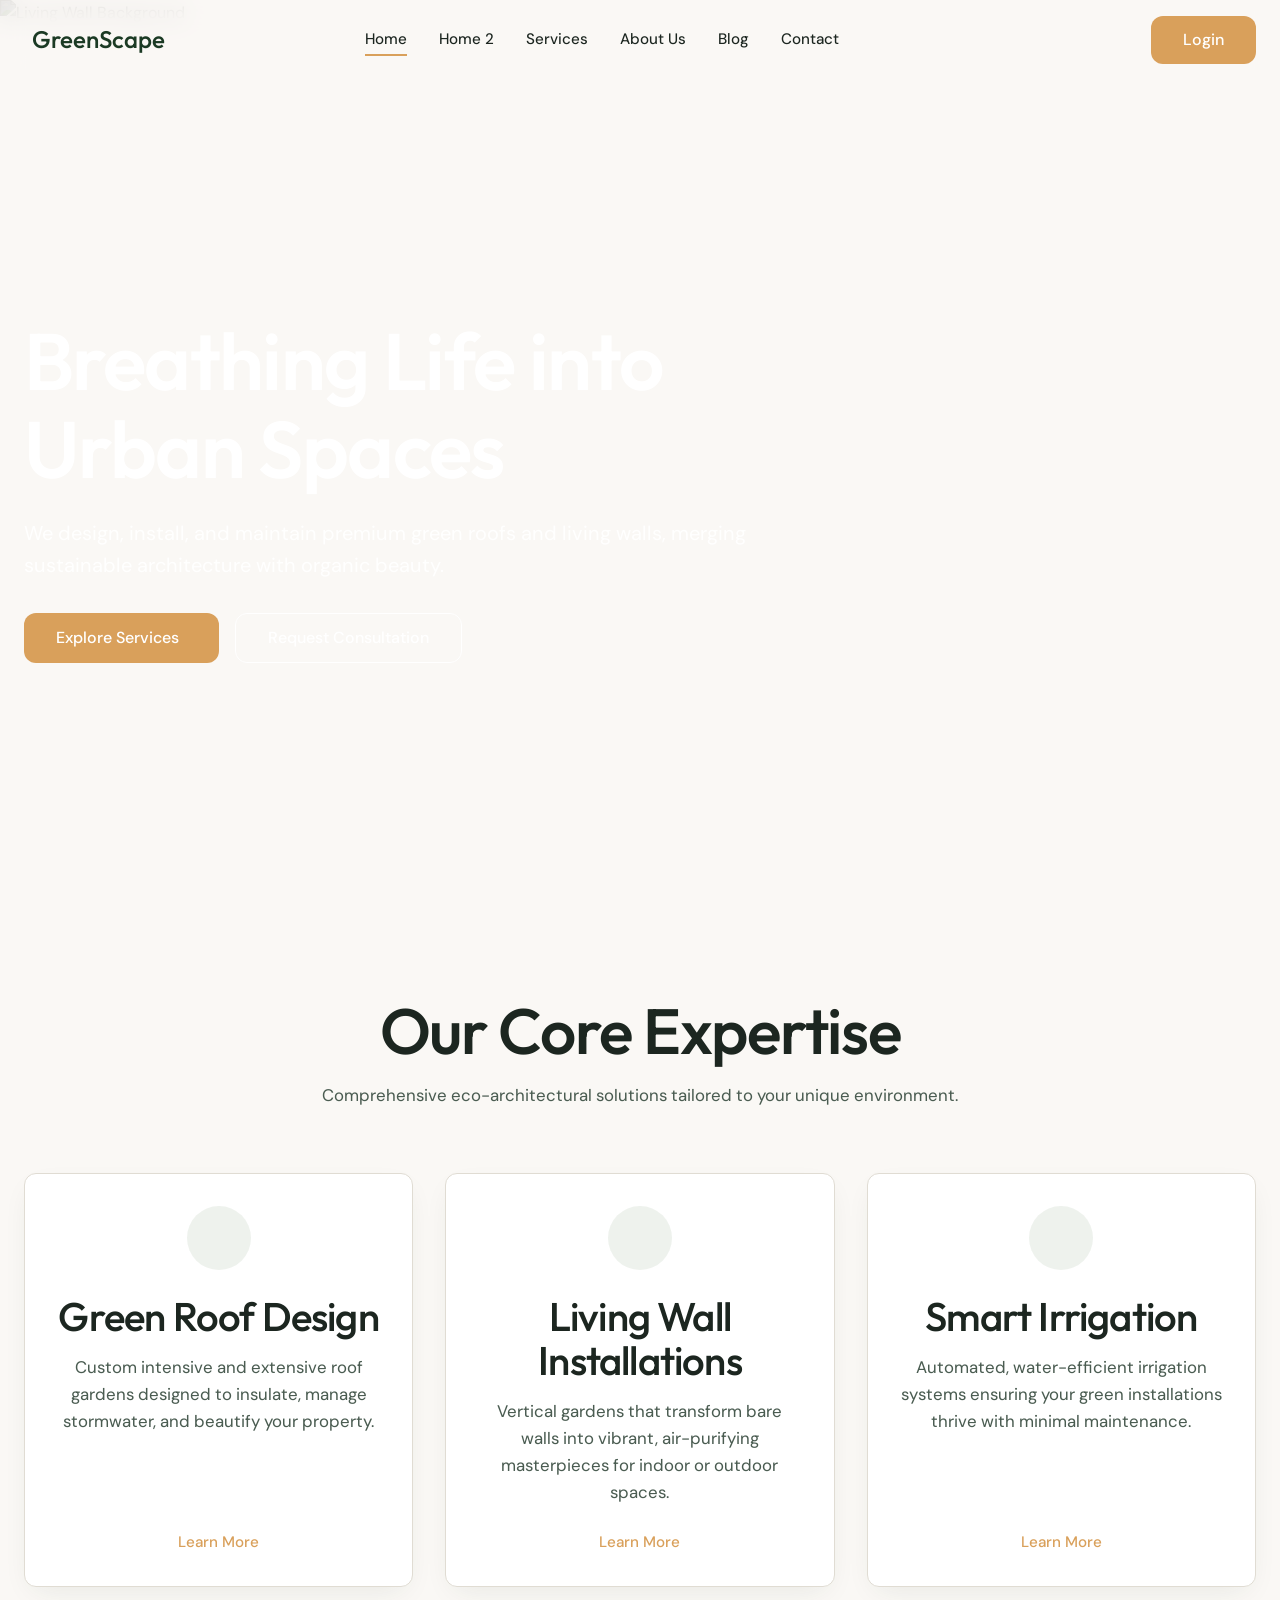
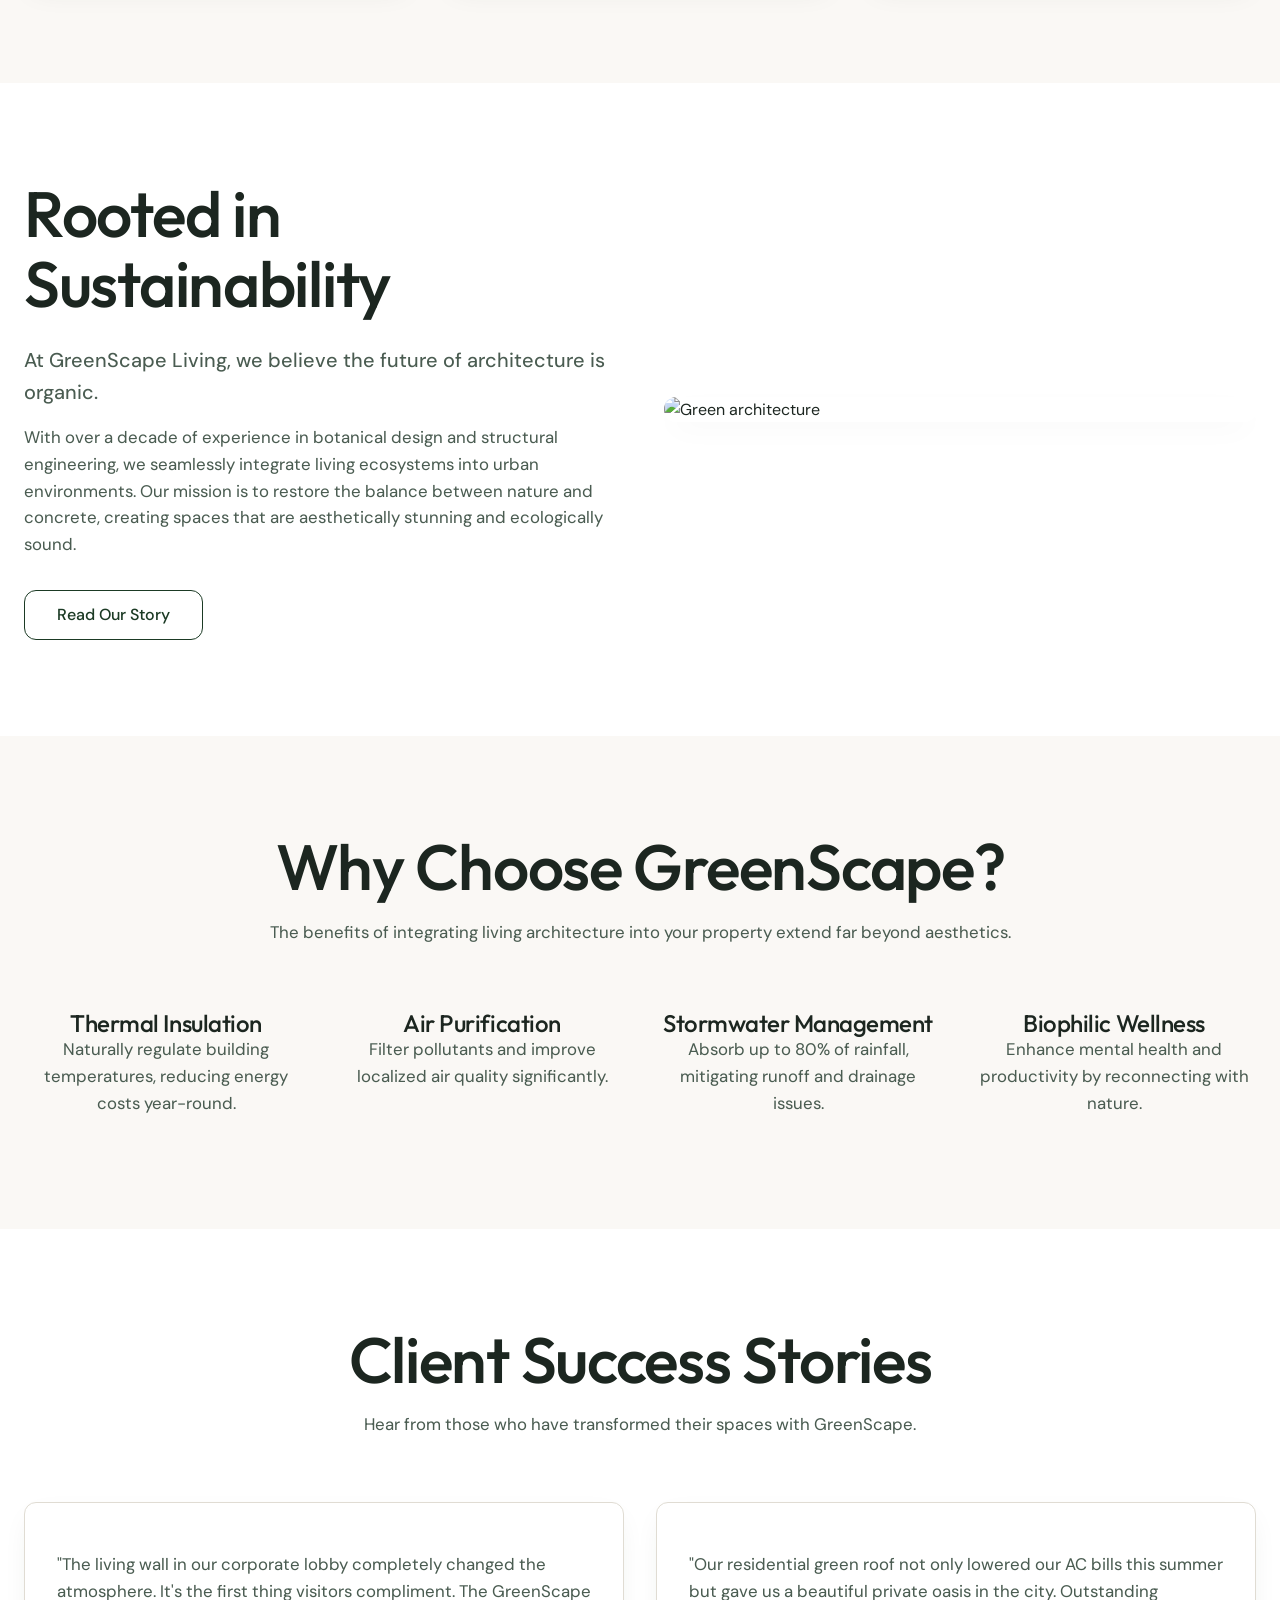
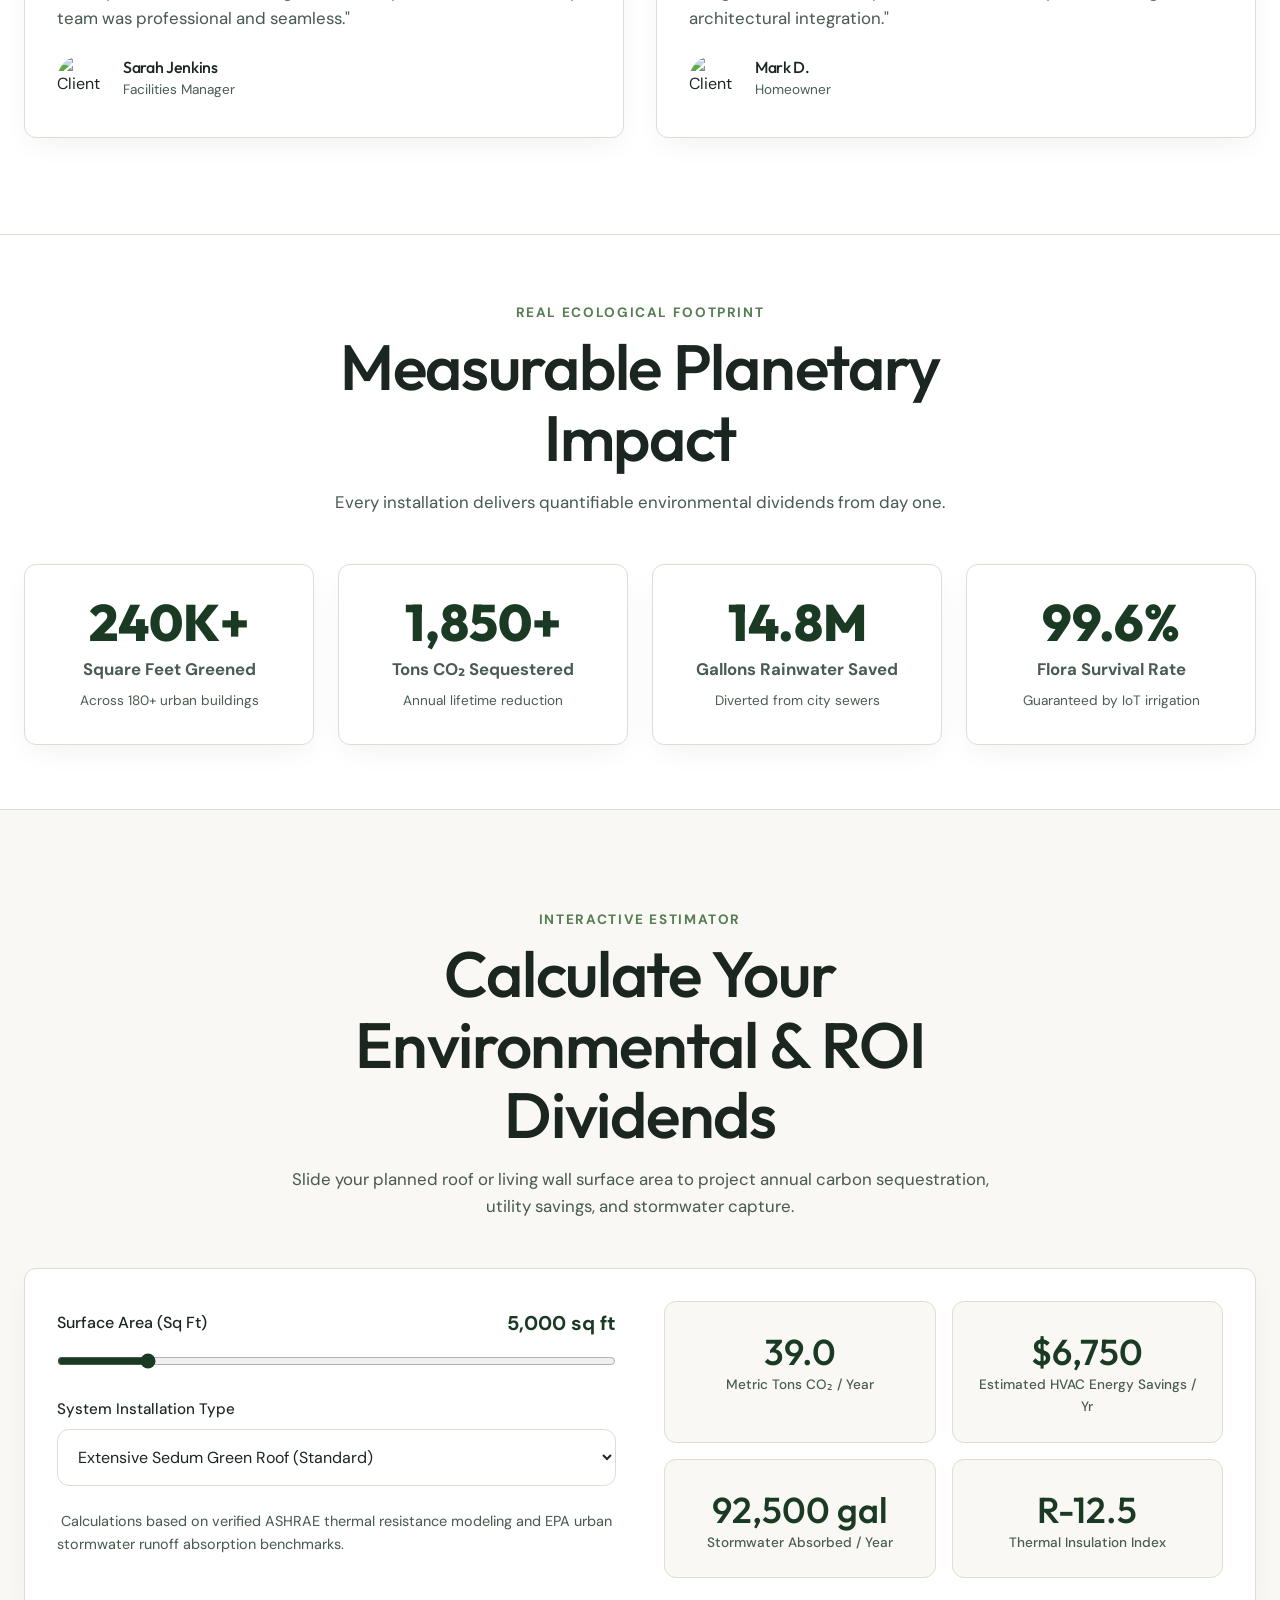
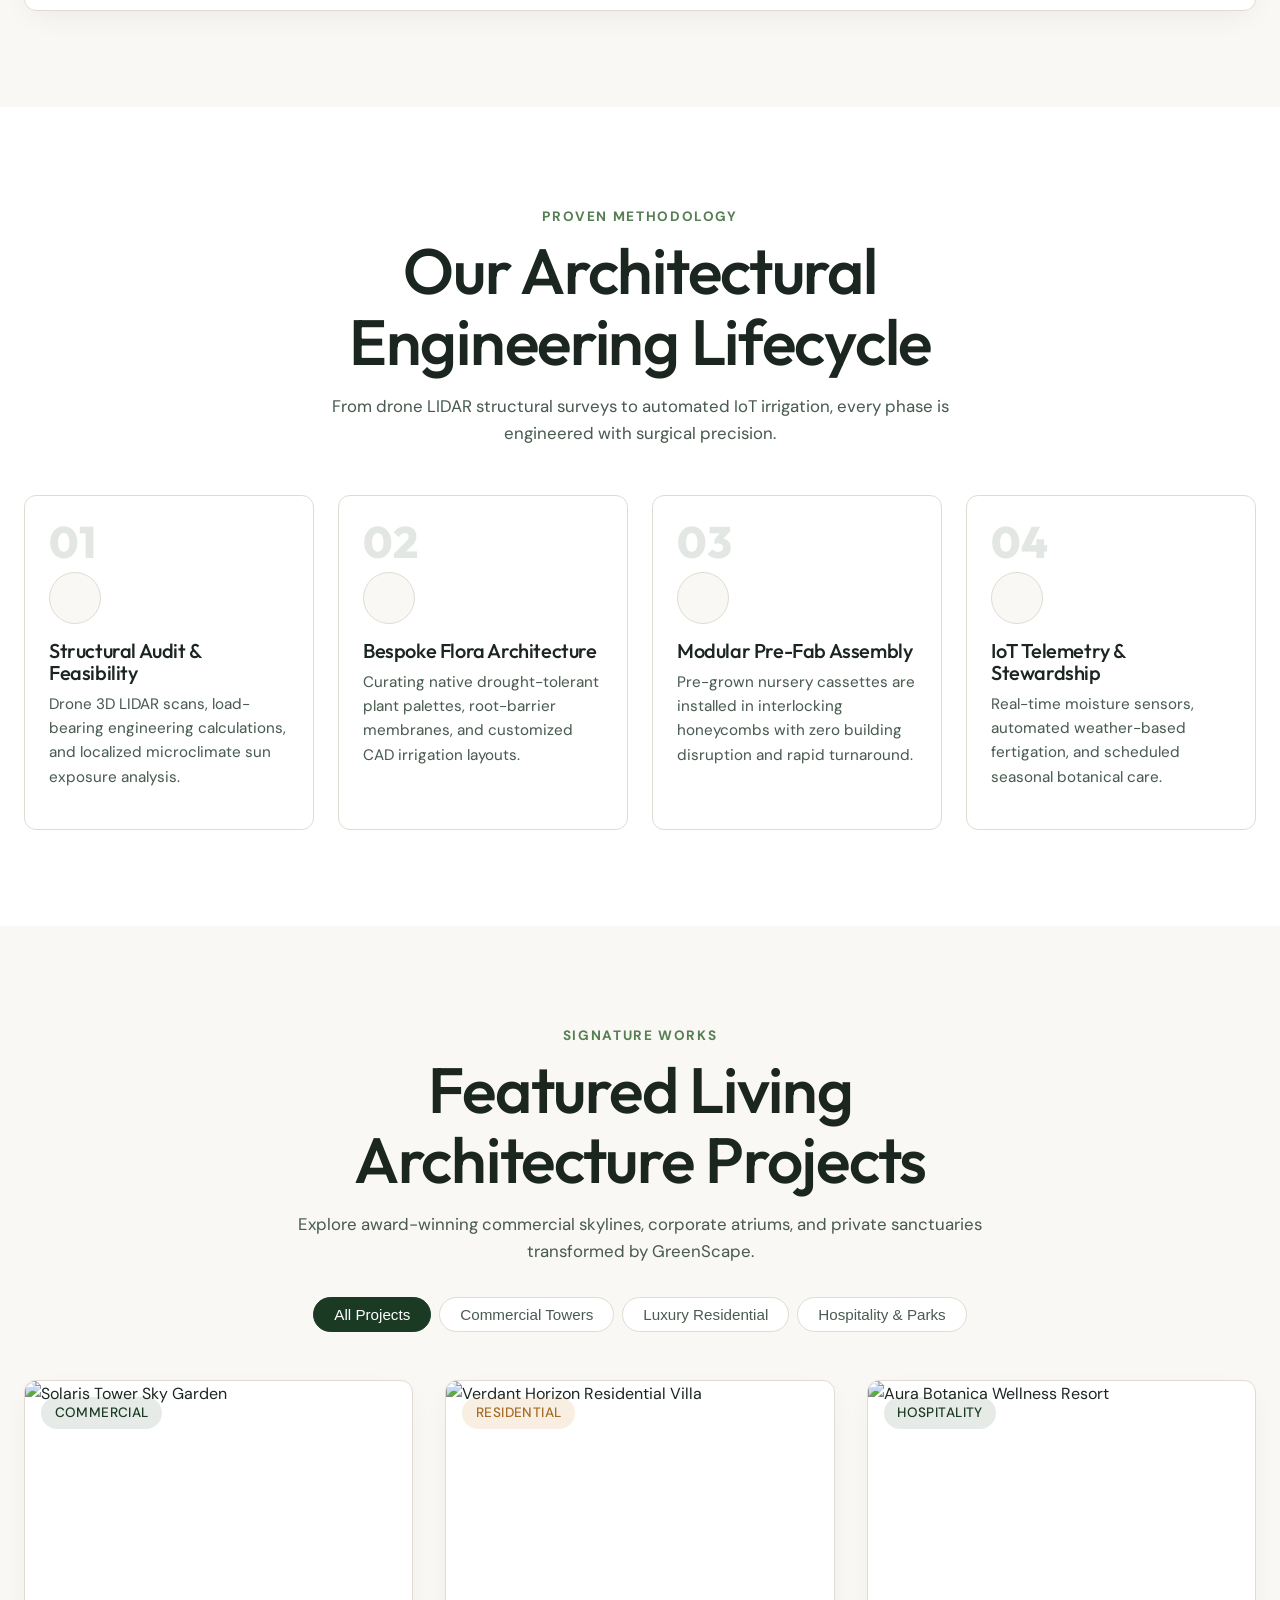
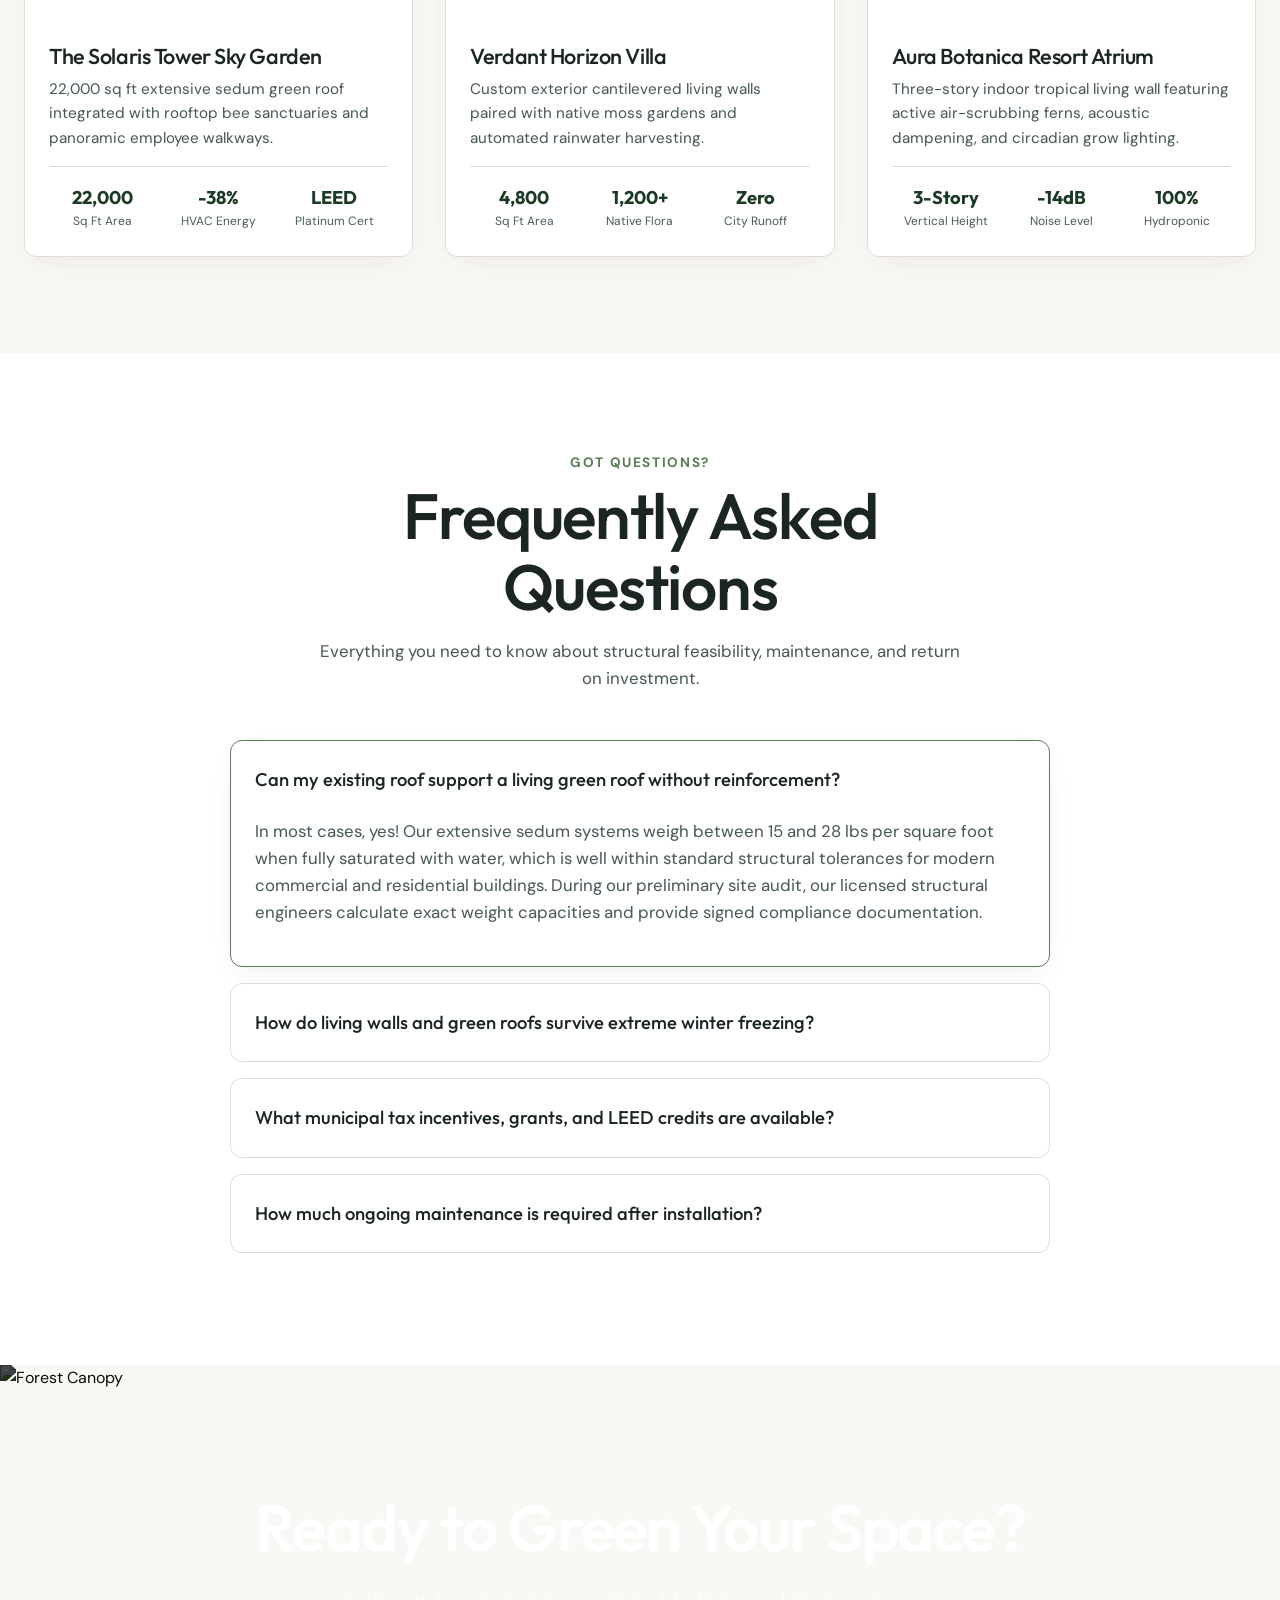
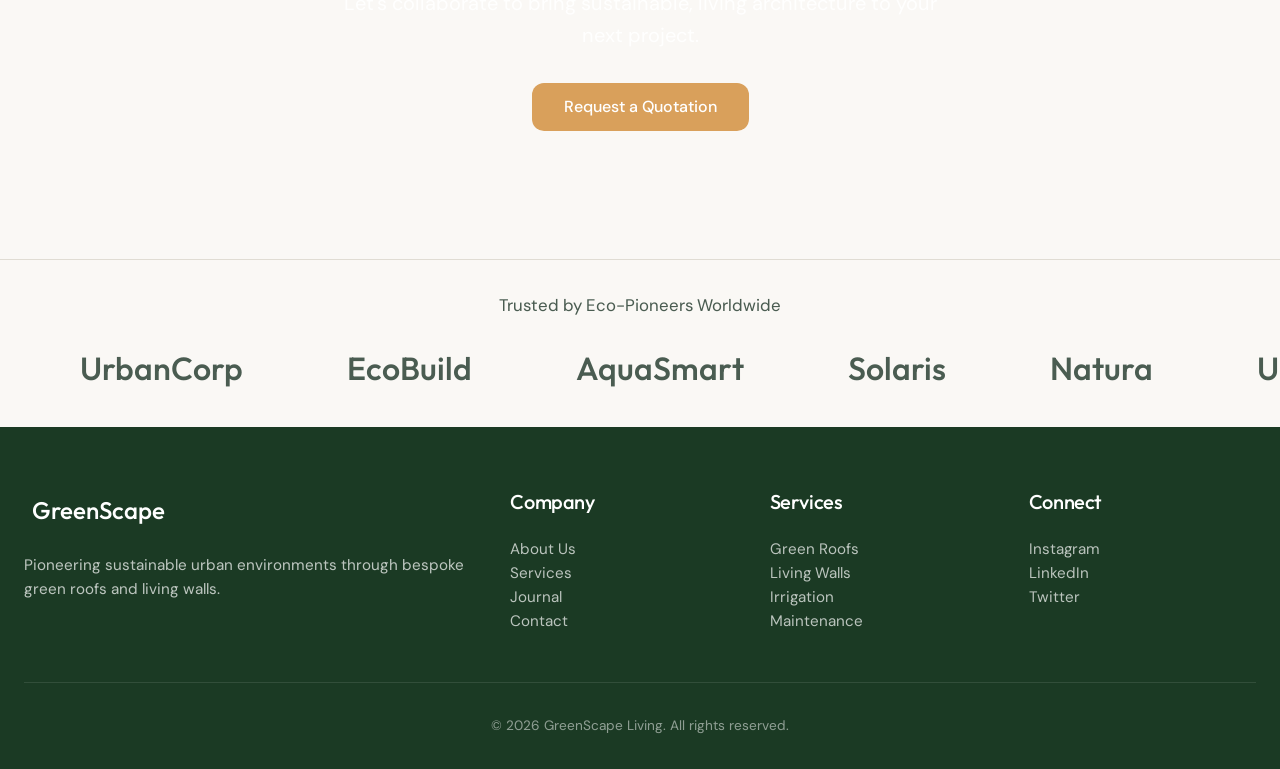
==== index.html @ 3d53b5b3 "feat: complete GreenScape Living website with responsive design, RTL support, dark/light modes, bran" ====
<!DOCTYPE html>
<html lang="en">
<head>
  <meta charset="UTF-8">
  <meta name="viewport" content="width=device-width, initial-scale=1.0">
  <title>GreenScape Living | Green Roof & Living Wall Solutions</title>
  <meta name="description" content="Premium green roof and living wall installations for modern eco-architectural living. Bring nature back to the concrete jungle.">
  
  <link rel="icon" type="image/svg+xml" href="assets/images/favicon.svg">
  <link rel="alternate icon" href="favicon.svg">
  <link rel="stylesheet" href="assets/css/style.css">
  <link rel="stylesheet" href="assets/css/rtl.css">
  
  <!-- Phosphor Icons -->
  <script src="https://unpkg.com/@phosphor-icons/web"></script>
</head>
<body>

  <!-- Drawer Overlay -->
  <div class="drawer-overlay" id="drawerOverlay"></div>

  <!-- Mobile Hamburger Drawer -->
  <nav class="nav-drawer" id="navDrawer">
    <div class="drawer-header">
      <a href="index.html" class="nav-logo">
        <i class="ph-fill ph-leaf"></i> GreenScape
      </a>
      <button class="btn-icon btn-toggle-drawer" aria-label="Close menu">
        <i class="ph ph-x"></i>
      </button>
    </div>
    <div class="drawer-links">
      <a href="index.html" class="drawer-link nav-link active">Home</a>
      <a href="home2.html" class="drawer-link nav-link">Home 2</a>
      <a href="services.html" class="drawer-link nav-link">Services</a>
      <a href="about.html" class="drawer-link nav-link">About Us</a>
      <a href="blog.html" class="drawer-link nav-link">Blog</a>
      <a href="contact.html" class="drawer-link nav-link">Contact</a>
    </div>
    <div class="drawer-actions">
      <button class="btn-icon btn-theme-toggle" aria-label="Toggle Dark Mode">
        <i class="ph ph-moon"></i> Theme Toggle
      </button>
      <button class="btn-icon btn-rtl-toggle" aria-label="Toggle RTL">
        <i class="ph ph-arrows-left-right"></i> RTL Support
      </button>
      <a href="login.html" class="btn btn-primary" style="margin-top: 1rem;">Login</a>
    </div>
  </nav>

  <!-- Desktop Navbar -->
  <header class="navbar">
    <div class="container nav-container">
      <a href="index.html" class="nav-logo">
        <i class="ph-fill ph-leaf"></i> GreenScape
      </a>
      
      <div class="nav-links">
        <a href="index.html" class="nav-link active">Home</a>
        <a href="home2.html" class="nav-link">Home 2</a>
        <a href="services.html" class="nav-link">Services</a>
        <a href="about.html" class="nav-link">About Us</a>
        <a href="blog.html" class="nav-link">Blog</a>
        <a href="contact.html" class="nav-link">Contact</a>
      </div>

      <div class="nav-actions">
        <button class="btn-icon btn-theme-toggle" aria-label="Toggle Dark Mode">
          <i class="ph ph-moon"></i>
        </button>
        <button class="btn-icon btn-rtl-toggle" aria-label="Toggle RTL">
          <i class="ph ph-arrows-left-right"></i>
        </button>
        <a href="login.html" class="btn btn-primary">Login</a>
      </div>

      <!-- Mobile Hamburger Button -->
      <button class="btn-icon hamburger btn-toggle-drawer" aria-label="Open menu">
        <i class="ph ph-list"></i>
      </button>
    </div>
  </header>

  <main>
    <!-- Hero Section -->
    <section class="hero">
      <div class="hero-bg">
        <img src="https://images.unsplash.com/photo-1616423640778-28d1b53229bd?q=80&w=1920&auto=format&fit=crop" alt="Living Wall Background" loading="lazy">
      </div>
      <div class="container">
        <div class="hero-content">
          <h1>Breathing Life into Urban Spaces</h1>
          <p>We design, install, and maintain premium green roofs and living walls, merging sustainable architecture with organic beauty.</p>
          <div class="hero-actions">
            <a href="services.html" class="btn btn-primary">Explore Services <i class="ph ph-arrow-right"></i></a>
            <a href="contact.html" class="btn btn-secondary" style="color:#fff; border-color:#fff;">Request Consultation</a>
          </div>
        </div>
      </div>
    </section>

    <!-- Services Section -->
    <section class="section">
      <div class="container">
        <div class="section-header fade-up">
          <h2>Our Core Expertise</h2>
          <p>Comprehensive eco-architectural solutions tailored to your unique environment.</p>
        </div>
        
        <div class="card-grid">
          <div class="card">
            <div class="card-icon">
              <i class="ph ph-house-line"></i>
            </div>
            <h3>Green Roof Design</h3>
            <p>Custom intensive and extensive roof gardens designed to insulate, manage stormwater, and beautify your property.</p>
            <a href="services.html" class="nav-link" style="margin-top: 1.5rem; display: inline-block;">Learn More</a>
          </div>
          <div class="card">
            <div class="card-icon">
              <i class="ph ph-plant"></i>
            </div>
            <h3>Living Wall Installations</h3>
            <p>Vertical gardens that transform bare walls into vibrant, air-purifying masterpieces for indoor or outdoor spaces.</p>
            <a href="services.html" class="nav-link" style="margin-top: 1.5rem; display: inline-block;">Learn More</a>
          </div>
          <div class="card">
            <div class="card-icon">
              <i class="ph ph-drop"></i>
            </div>
            <h3>Smart Irrigation</h3>
            <p>Automated, water-efficient irrigation systems ensuring your green installations thrive with minimal maintenance.</p>
            <a href="services.html" class="nav-link" style="margin-top: 1.5rem; display: inline-block;">Learn More</a>
          </div>
        </div>
      </div>
    </section>

    <!-- About / Story Section -->
    <section class="section" style="background-color: var(--clr-surface);">
      <div class="container">
        <div style="display: grid; grid-template-columns: repeat(auto-fit, minmax(300px, 1fr)); gap: var(--space-12); align-items: center;">
          <div class="fade-up">
            <h2 style="margin-bottom: var(--space-6);">Rooted in Sustainability</h2>
            <p class="lead-text">At GreenScape Living, we believe the future of architecture is organic.</p>
            <p>With over a decade of experience in botanical design and structural engineering, we seamlessly integrate living ecosystems into urban environments. Our mission is to restore the balance between nature and concrete, creating spaces that are aesthetically stunning and ecologically sound.</p>
            <a href="about.html" class="btn btn-secondary" style="margin-top: var(--space-4);">Read Our Story</a>
          </div>
          <div class="fade-up">
            <img src="https://images.unsplash.com/photo-1518531933037-91b2f5f229cc?q=80&w=800&auto=format&fit=crop" alt="Green architecture" style="border-radius: var(--radius-main); box-shadow: var(--shadow-main);">
          </div>
        </div>
      </div>
    </section>

    <!-- Features / Highlights Section -->
    <section class="section">
      <div class="container">
        <div class="section-header fade-up">
          <h2>Why Choose GreenScape?</h2>
          <p>The benefits of integrating living architecture into your property extend far beyond aesthetics.</p>
        </div>

        <div style="display: grid; grid-template-columns: repeat(auto-fit, minmax(250px, 1fr)); gap: var(--space-8); text-align: center;">
          <div class="fade-up">
            <i class="ph ph-thermometer" style="font-size: 3rem; color: var(--clr-secondary); margin-bottom: 1rem;"></i>
            <h4>Thermal Insulation</h4>
            <p>Naturally regulate building temperatures, reducing energy costs year-round.</p>
          </div>
          <div class="fade-up">
            <i class="ph ph-wind" style="font-size: 3rem; color: var(--clr-secondary); margin-bottom: 1rem;"></i>
            <h4>Air Purification</h4>
            <p>Filter pollutants and improve localized air quality significantly.</p>
          </div>
          <div class="fade-up">
            <i class="ph ph-cloud-rain" style="font-size: 3rem; color: var(--clr-secondary); margin-bottom: 1rem;"></i>
            <h4>Stormwater Management</h4>
            <p>Absorb up to 80% of rainfall, mitigating runoff and drainage issues.</p>
          </div>
          <div class="fade-up">
            <i class="ph ph-heartbeat" style="font-size: 3rem; color: var(--clr-secondary); margin-bottom: 1rem;"></i>
            <h4>Biophilic Wellness</h4>
            <p>Enhance mental health and productivity by reconnecting with nature.</p>
          </div>
        </div>
      </div>
    </section>

    <!-- Testimonials Section -->
    <section class="section" style="background-color: var(--clr-surface);">
      <div class="container">
        <div class="section-header fade-up">
          <h2>Client Success Stories</h2>
          <p>Hear from those who have transformed their spaces with GreenScape.</p>
        </div>

        <div class="card-grid">
          <div class="card" style="align-items: flex-start; text-align: left;">
            <div style="color: var(--clr-accent); font-size: 1.5rem; margin-bottom: 1rem;">
              <i class="ph-fill ph-star"></i><i class="ph-fill ph-star"></i><i class="ph-fill ph-star"></i><i class="ph-fill ph-star"></i><i class="ph-fill ph-star"></i>
            </div>
            <p>"The living wall in our corporate lobby completely changed the atmosphere. It's the first thing visitors compliment. The GreenScape team was professional and seamless."</p>
            <div style="display: flex; align-items: center; gap: 1rem; margin-top: 1.5rem;">
              <img src="https://images.unsplash.com/photo-1494790108377-be9c29b29330?q=80&w=150&auto=format&fit=crop" alt="Client" style="width: 50px; height: 50px; border-radius: 50%;">
              <div>
                <h4 style="font-size: 1rem; margin-bottom: 0;">Sarah Jenkins</h4>
                <span style="font-size: var(--size-caption); color: var(--clr-text-muted);">Facilities Manager</span>
              </div>
            </div>
          </div>

          <div class="card" style="align-items: flex-start; text-align: left;">
            <div style="color: var(--clr-accent); font-size: 1.5rem; margin-bottom: 1rem;">
              <i class="ph-fill ph-star"></i><i class="ph-fill ph-star"></i><i class="ph-fill ph-star"></i><i class="ph-fill ph-star"></i><i class="ph-fill ph-star"></i>
            </div>
            <p>"Our residential green roof not only lowered our AC bills this summer but gave us a beautiful private oasis in the city. Outstanding architectural integration."</p>
            <div style="display: flex; align-items: center; gap: 1rem; margin-top: 1.5rem;">
              <img src="https://images.unsplash.com/photo-1599566150163-29194dcaad36?q=80&w=150&auto=format&fit=crop" alt="Client" style="width: 50px; height: 50px; border-radius: 50%;">
              <div>
                <h4 style="font-size: 1rem; margin-bottom: 0;">Mark D.</h4>
                <span style="font-size: var(--size-caption); color: var(--clr-text-muted);">Homeowner</span>
              </div>
            </div>
          </div>
        </div>
      </div>
    </section>

    <!-- Live Environmental Impact Counter Section -->
    <section class="section" style="padding-block: var(--space-16); background-color: var(--clr-surface); border-top: 1px solid var(--clr-border); border-bottom: 1px solid var(--clr-border);">
      <div class="container">
        <div class="section-header fade-up" style="text-align: center; max-width: 650px; margin: 0 auto var(--space-12);">
          <span class="eyebrow">Real Ecological Footprint</span>
          <h2>Measurable Planetary Impact</h2>
          <p>Every installation delivers quantifiable environmental dividends from day one.</p>
        </div>
        
        <div class="impact-counters-wrap">
          <div class="impact-counter-card fade-up">
            <div class="impact-num">240K+</div>
            <p class="label-text" style="font-weight: 700; margin-bottom: 0.25rem;">Square Feet Greened</p>
            <span style="font-size: var(--size-caption); color: var(--clr-text-muted);">Across 180+ urban buildings</span>
          </div>
          <div class="impact-counter-card fade-up">
            <div class="impact-num">1,850+</div>
            <p class="label-text" style="font-weight: 700; margin-bottom: 0.25rem;">Tons CO₂ Sequestered</p>
            <span style="font-size: var(--size-caption); color: var(--clr-text-muted);">Annual lifetime reduction</span>
          </div>
          <div class="impact-counter-card fade-up">
            <div class="impact-num">14.8M</div>
            <p class="label-text" style="font-weight: 700; margin-bottom: 0.25rem;">Gallons Rainwater Saved</p>
            <span style="font-size: var(--size-caption); color: var(--clr-text-muted);">Diverted from city sewers</span>
          </div>
          <div class="impact-counter-card fade-up">
            <div class="impact-num">99.6%</div>
            <p class="label-text" style="font-weight: 700; margin-bottom: 0.25rem;">Flora Survival Rate</p>
            <span style="font-size: var(--size-caption); color: var(--clr-text-muted);">Guaranteed by IoT irrigation</span>
          </div>
        </div>
      </div>
    </section>

    <!-- Interactive Carbon & Energy Calculator Section -->
    <section class="section" id="calculator">
      <div class="container">
        <div class="section-header fade-up" style="text-align: center; max-width: 700px; margin: 0 auto var(--space-12);">
          <span class="eyebrow">Interactive Estimator</span>
          <h2>Calculate Your Environmental & ROI Dividends</h2>
          <p>Slide your planned roof or living wall surface area to project annual carbon sequestration, utility savings, and stormwater capture.</p>
        </div>

        <div class="calc-wrapper fade-up">
          <div class="calc-controls">
            <div class="calc-slider-box">
              <div class="calc-slider-header">
                <span>Surface Area (Sq Ft)</span>
                <span class="calc-slider-val" id="calcAreaVal">5,000 sq ft</span>
              </div>
              <input type="range" class="calc-range-input" id="calcAreaSlider" min="500" max="30000" step="250" value="5000">
            </div>

            <div class="form-group" style="margin-bottom: var(--space-6);">
              <label class="form-label" for="calcTypeSelect">System Installation Type</label>
              <select class="form-control" id="calcTypeSelect">
                <option value="1.0">Extensive Sedum Green Roof (Standard)</option>
                <option value="1.35">Intensive Rooftop Garden & Amenity Deck</option>
                <option value="1.2">Exterior Biophilic Living Wall Facade</option>
                <option value="0.9">Indoor Air-Filtering Living Wall</option>
              </select>
            </div>

            <p style="font-size: 0.9rem; color: var(--clr-text-muted);">
              <i class="ph-fill ph-info" style="color: var(--clr-secondary); margin-right: 0.25rem;"></i>
              Calculations based on verified ASHRAE thermal resistance modeling and EPA urban stormwater runoff absorption benchmarks.
            </p>
          </div>

          <div class="calc-results-grid">
            <div class="calc-metric-card">
              <div class="calc-metric-icon"><i class="ph ph-tree-evergreen"></i></div>
              <div class="calc-metric-num" id="calcCo2Val">39.0</div>
              <div class="calc-metric-unit">Metric Tons CO₂ / Year</div>
            </div>

            <div class="calc-metric-card">
              <div class="calc-metric-icon"><i class="ph ph-currency-circle-dollar"></i></div>
              <div class="calc-metric-num" id="calcEnergyVal">$6,750</div>
              <div class="calc-metric-unit">Estimated HVAC Energy Savings / Yr</div>
            </div>

            <div class="calc-metric-card">
              <div class="calc-metric-icon"><i class="ph ph-drop"></i></div>
              <div class="calc-metric-num" id="calcWaterVal">92,500 gal</div>
              <div class="calc-metric-unit">Stormwater Absorbed / Year</div>
            </div>

            <div class="calc-metric-card">
              <div class="calc-metric-icon"><i class="ph ph-shield-check"></i></div>
              <div class="calc-metric-num" id="calcRVal">R-12.5</div>
              <div class="calc-metric-unit">Thermal Insulation Index</div>
            </div>
          </div>
        </div>
      </div>
    </section>

    <!-- Turnkey Architectural Process Section -->
    <section class="section" style="background-color: var(--clr-surface);">
      <div class="container">
        <div class="section-header fade-up" style="text-align: center; max-width: 650px; margin: 0 auto var(--space-12);">
          <span class="eyebrow">Proven Methodology</span>
          <h2>Our Architectural Engineering Lifecycle</h2>
          <p>From drone LIDAR structural surveys to automated IoT irrigation, every phase is engineered with surgical precision.</p>
        </div>

        <div class="process-grid">
          <div class="process-card fade-up">
            <div class="process-step-num">01</div>
            <div class="process-card-icon"><i class="ph ph-compass-tool"></i></div>
            <h3 style="font-size: 1.25rem; margin-bottom: var(--space-2);">Structural Audit & Feasibility</h3>
            <p style="font-size: 0.95rem;">Drone 3D LIDAR scans, load-bearing engineering calculations, and localized microclimate sun exposure analysis.</p>
          </div>

          <div class="process-card fade-up">
            <div class="process-step-num">02</div>
            <div class="process-card-icon"><i class="ph ph-pencil-line"></i></div>
            <h3 style="font-size: 1.25rem; margin-bottom: var(--space-2);">Bespoke Flora Architecture</h3>
            <p style="font-size: 0.95rem;">Curating native drought-tolerant plant palettes, root-barrier membranes, and customized CAD irrigation layouts.</p>
          </div>

          <div class="process-card fade-up">
            <div class="process-step-num">03</div>
            <div class="process-card-icon"><i class="ph ph-hammer"></i></div>
            <h3 style="font-size: 1.25rem; margin-bottom: var(--space-2);">Modular Pre-Fab Assembly</h3>
            <p style="font-size: 0.95rem;">Pre-grown nursery cassettes are installed in interlocking honeycombs with zero building disruption and rapid turnaround.</p>
          </div>

          <div class="process-card fade-up">
            <div class="process-step-num">04</div>
            <div class="process-card-icon"><i class="ph ph-wifi-high"></i></div>
            <h3 style="font-size: 1.25rem; margin-bottom: var(--space-2);">IoT Telemetry & Stewardship</h3>
            <p style="font-size: 0.95rem;">Real-time moisture sensors, automated weather-based fertigation, and scheduled seasonal botanical care.</p>
          </div>
        </div>
      </div>
    </section>

    <!-- Case Studies / Featured Projects Grid with Interactive Category Filter -->
    <section class="section" id="portfolio">
      <div class="container">
        <div class="section-header fade-up" style="text-align: center; max-width: 700px; margin: 0 auto var(--space-8);">
          <span class="eyebrow">Signature Works</span>
          <h2>Featured Living Architecture Projects</h2>
          <p>Explore award-winning commercial skylines, corporate atriums, and private sanctuaries transformed by GreenScape.</p>
        </div>

        <div class="filter-btn-group fade-up">
          <button class="filter-btn active" data-filter="all">All Projects</button>
          <button class="filter-btn" data-filter="commercial">Commercial Towers</button>
          <button class="filter-btn" data-filter="residential">Luxury Residential</button>
          <button class="filter-btn" data-filter="hospitality">Hospitality & Parks</button>
        </div>

        <div class="project-grid">
          <div class="project-card fade-up" data-category="commercial">
            <div class="project-card-thumb">
              <img src="https://images.unsplash.com/photo-1541893322194-e81fa2db7ca9?q=80&w=800&auto=format&fit=crop" alt="Solaris Tower Sky Garden" loading="lazy">
              <span class="badge badge-primary" style="position: absolute; top: 1rem; left: 1rem; z-index: 2;">Commercial</span>
            </div>
            <div class="project-card-body">
              <h3 style="font-size: 1.35rem; margin-bottom: 0.5rem;">The Solaris Tower Sky Garden</h3>
              <p style="font-size: 0.95rem; margin-bottom: 1rem;">22,000 sq ft extensive sedum green roof integrated with rooftop bee sanctuaries and panoramic employee walkways.</p>
              <div class="project-stats-strip">
                <div>
                  <div class="project-stat-val">22,000</div>
                  <div class="project-stat-label">Sq Ft Area</div>
                </div>
                <div>
                  <div class="project-stat-val">-38%</div>
                  <div class="project-stat-label">HVAC Energy</div>
                </div>
                <div>
                  <div class="project-stat-val">LEED</div>
                  <div class="project-stat-label">Platinum Cert</div>
                </div>
              </div>
            </div>
          </div>

          <div class="project-card fade-up" data-category="residential">
            <div class="project-card-thumb">
              <img src="https://images.unsplash.com/photo-1518531933037-91b2f5f229cc?q=80&w=800&auto=format&fit=crop" alt="Verdant Horizon Residential Villa" loading="lazy">
              <span class="badge badge-accent" style="position: absolute; top: 1rem; left: 1rem; z-index: 2;">Residential</span>
            </div>
            <div class="project-card-body">
              <h3 style="font-size: 1.35rem; margin-bottom: 0.5rem;">Verdant Horizon Villa</h3>
              <p style="font-size: 0.95rem; margin-bottom: 1rem;">Custom exterior cantilevered living walls paired with native moss gardens and automated rainwater harvesting.</p>
              <div class="project-stats-strip">
                <div>
                  <div class="project-stat-val">4,800</div>
                  <div class="project-stat-label">Sq Ft Area</div>
                </div>
                <div>
                  <div class="project-stat-val">1,200+</div>
                  <div class="project-stat-label">Native Flora</div>
                </div>
                <div>
                  <div class="project-stat-val">Zero</div>
                  <div class="project-stat-label">City Runoff</div>
                </div>
              </div>
            </div>
          </div>

          <div class="project-card fade-up" data-category="hospitality">
            <div class="project-card-thumb">
              <img src="https://images.unsplash.com/photo-1616423640778-28d1b53229bd?q=80&w=800&auto=format&fit=crop" alt="Aura Botanica Wellness Resort" loading="lazy">
              <span class="badge badge-primary" style="position: absolute; top: 1rem; left: 1rem; z-index: 2;">Hospitality</span>
            </div>
            <div class="project-card-body">
              <h3 style="font-size: 1.35rem; margin-bottom: 0.5rem;">Aura Botanica Resort Atrium</h3>
              <p style="font-size: 0.95rem; margin-bottom: 1rem;">Three-story indoor tropical living wall featuring active air-scrubbing ferns, acoustic dampening, and circadian grow lighting.</p>
              <div class="project-stats-strip">
                <div>
                  <div class="project-stat-val">3-Story</div>
                  <div class="project-stat-label">Vertical Height</div>
                </div>
                <div>
                  <div class="project-stat-val">-14dB</div>
                  <div class="project-stat-label">Noise Level</div>
                </div>
                <div>
                  <div class="project-stat-val">100%</div>
                  <div class="project-stat-label">Hydroponic</div>
                </div>
              </div>
            </div>
          </div>
        </div>
      </div>
    </section>

    <!-- Comprehensive Green Architecture FAQ Section -->
    <section class="section" style="background-color: var(--clr-surface);" id="faq">
      <div class="container">
        <div class="section-header fade-up" style="text-align: center; max-width: 650px; margin: 0 auto var(--space-12);">
          <span class="eyebrow">Got Questions?</span>
          <h2>Frequently Asked Questions</h2>
          <p>Everything you need to know about structural feasibility, maintenance, and return on investment.</p>
        </div>

        <div class="faq-container fade-up">
          <div class="faq-item active">
            <div class="faq-question">
              <span>Can my existing roof support a living green roof without reinforcement?</span>
              <i class="ph ph-caret-down faq-icon"></i>
            </div>
            <div class="faq-answer">
              <p>In most cases, yes! Our extensive sedum systems weigh between 15 and 28 lbs per square foot when fully saturated with water, which is well within standard structural tolerances for modern commercial and residential buildings. During our preliminary site audit, our licensed structural engineers calculate exact weight capacities and provide signed compliance documentation.</p>
            </div>
          </div>

          <div class="faq-item">
            <div class="faq-question">
              <span>How do living walls and green roofs survive extreme winter freezing?</span>
              <i class="ph ph-caret-down faq-icon"></i>
            </div>
            <div class="faq-answer">
              <p>We select hardy, regional alpine and sub-arctic species (including Sedum kamtschaticum, Sempervivum, and native evergreen ferns) that go dormant during winter and re-emerge vibrant in spring. Our patented root-cell media also provides thermal buffer protection down to -25°F (-31°C).</p>
            </div>
          </div>

          <div class="faq-item">
            <div class="faq-question">
              <span>What municipal tax incentives, grants, and LEED credits are available?</span>
              <i class="ph ph-caret-down faq-icon"></i>
            </div>
            <div class="faq-answer">
              <p>Most metropolitan regions offer direct stormwater fee abatements, clean air grants, and property tax credits covering up to $15-$25 per square foot. Furthermore, green roofs earn significant points toward LEED v4.1 Platinum certification in categories including Sustainable Sites, Water Efficiency, and Energy & Atmosphere.</p>
            </div>
          </div>

          <div class="faq-item">
            <div class="faq-question">
              <span>How much ongoing maintenance is required after installation?</span>
              <i class="ph ph-caret-down faq-icon"></i>
            </div>
            <div class="faq-answer">
              <p>With our automated IoT sensor-driven irrigation systems, extensive green roofs require only 2 seasonal visits per year for weeding and nutrient top-off. Living walls utilize automated closed-loop fertigation systems. We also offer fully managed ongoing maintenance packages so property owners never have to worry.</p>
            </div>
          </div>
        </div>
      </div>
    </section>

    <!-- Full Width CTA -->
    <section class="section" style="position: relative; overflow: hidden; padding-block: var(--space-32);">
      <div style="position: absolute; inset: 0; z-index: -1;">
        <img src="https://images.unsplash.com/photo-1473448912268-2022ce9509d8?q=80&w=1920&auto=format&fit=crop" alt="Forest Canopy" style="width: 100%; height: 100%; object-fit: cover; filter: brightness(0.3);">
      </div>
      <div class="container fade-up" style="text-align: center; color: #fff;">
        <h2 style="color: #fff; margin-bottom: var(--space-6);">Ready to Green Your Space?</h2>
        <p style="color: rgba(255,255,255,0.9); font-size: var(--size-lead); max-width: 600px; margin-inline: auto; margin-bottom: var(--space-8);">Let's collaborate to bring sustainable, living architecture to your next project.</p>
        <a href="contact.html" class="btn btn-primary">Request a Quotation</a>
      </div>
    </section>
    <!-- Global Section 1: Partner Marquee -->
    <section class="section" style="padding-block: var(--space-8); border-top: 1px solid var(--clr-border);">
      <div class="container fade-up" style="text-align: center; margin-bottom: var(--space-6);">
        <p class="label-text" style="color: var(--clr-text-muted);">Trusted by Eco-Pioneers Worldwide</p>
      </div>
      <div class="marquee-wrapper">
        <div class="marquee">
          <i class="ph ph-buildings"></i><span>UrbanCorp</span>
          <i class="ph ph-tree-evergreen"></i><span>EcoBuild</span>
          <i class="ph ph-drop"></i><span>AquaSmart</span>
          <i class="ph ph-sun"></i><span>Solaris</span>
          <i class="ph ph-leaf"></i><span>Natura</span>
          <!-- Duplicate for infinite scroll -->
          <i class="ph ph-buildings"></i><span>UrbanCorp</span>
          <i class="ph ph-tree-evergreen"></i><span>EcoBuild</span>
          <i class="ph ph-drop"></i><span>AquaSmart</span>
          <i class="ph ph-sun"></i><span>Solaris</span>
          <i class="ph ph-leaf"></i><span>Natura</span>
        </div>
      </div>
    </section>
  </main>

  <footer class="footer">
    <div class="container">
      <div class="footer-grid">
        <div class="footer-col">
          <a href="index.html" class="nav-logo" style="color: #fff; margin-bottom: 1.5rem; display: inline-flex;">
            <i class="ph-fill ph-leaf"></i> GreenScape
          </a>
          <p>Pioneering sustainable urban environments through bespoke green roofs and living walls.</p>
        </div>
        <div class="footer-col">
          <h4>Company</h4>
          <a href="about.html" class="footer-link">About Us</a>
          <a href="services.html" class="footer-link">Services</a>
          <a href="blog.html" class="footer-link">Journal</a>
          <a href="contact.html" class="footer-link">Contact</a>
        </div>
        <div class="footer-col">
          <h4>Services</h4>
          <a href="services.html" class="footer-link">Green Roofs</a>
          <a href="services.html" class="footer-link">Living Walls</a>
          <a href="services.html" class="footer-link">Irrigation</a>
          <a href="services.html" class="footer-link">Maintenance</a>
        </div>
        <div class="footer-col">
          <h4>Connect</h4>
          <a href="#" class="footer-link"><i class="ph ph-instagram-logo"></i> Instagram</a>
          <a href="#" class="footer-link"><i class="ph ph-linkedin-logo"></i> LinkedIn</a>
          <a href="#" class="footer-link"><i class="ph ph-twitter-logo"></i> Twitter</a>
        </div>
      </div>
      <div class="footer-bottom">
        <p>&copy; 2026 GreenScape Living. All rights reserved.</p>
      </div>
    </div>
  </footer>

  <!-- GSAP Libraries -->
  <script src="https://cdnjs.cloudflare.com/ajax/libs/gsap/3.12.2/gsap.min.js"></script>
  <script src="https://cdnjs.cloudflare.com/ajax/libs/gsap/3.12.2/ScrollTrigger.min.js"></script>
  
  <script src="assets/js/main.js"></script>
</body>
</html>
---- assets/css/style.css ----
/* 
  GreenScape Living - style.css 
  Design System & Global Styles
*/

@import url('https://fonts.googleapis.com/css2?family=DM+Sans:ital,opsz,wght@0,9..40,100..1000;1,9..40,100..1000&family=Outfit:wght@100..900&display=swap');

:root {
  /* Colors */
  --clr-primary: #1b3a24;
  --clr-primary-light: #2d5a3a;
  --clr-secondary: #567e53;
  --clr-accent: #d9a05b;
  --clr-accent-hover: #c48c48;
  --clr-bg: #faf8f5;
  --clr-surface: #ffffff;
  --clr-text-main: #1c2620;
  --clr-text-muted: #4a5c51;
  --clr-border: #e0dcd3;
  
  --clr-error: #d9534f;
  --clr-success: #5cb85c;

  /* Typography */
  --font-heading: 'Outfit', sans-serif;
  --font-body: 'DM Sans', sans-serif;

  /* Weights */
  --weight-h1: 580;
  --weight-h2: 540;
  --weight-h3: 520;
  --weight-h4: 500;
  --weight-body: 420;
  --weight-lead: 460;
  --weight-btn: 510;
  --weight-label: 470;
  --weight-caption: 400;
  --weight-bold-inline: 500;

  /* Sizes */
  --size-h1: clamp(3.5rem, 5vw + 1rem, 5.5rem);
  --size-h2: clamp(2.5rem, 4vw + 1rem, 4rem);
  --size-h3: clamp(1.75rem, 3vw + 0.5rem, 2.5rem);
  --size-h4: 1.5rem;
  --size-body: 1.05rem;
  --size-lead: 1.25rem;
  --size-btn: 1rem;
  --size-label: 0.95rem;
  --size-caption: 0.85rem;

  /* Spacing */
  --space-2: 0.5rem;   /* 8px */
  --space-4: 1rem;     /* 16px */
  --space-6: 1.5rem;   /* 24px */
  --space-8: 2rem;     /* 32px */
  --space-12: 3rem;    /* 48px */
  --space-16: 4rem;    /* 64px */
  --space-24: 6rem;    /* 96px */
  --space-32: 8rem;    /* 128px */

  /* Radii & Shadows */
  --radius-main: 12px;
  --radius-full: 9999px;
  --shadow-main: 0 10px 30px -10px rgba(27, 58, 36, 0.1);
  --shadow-hover: 0 20px 40px -15px rgba(27, 58, 36, 0.15);

  /* Transitions */
  --transition-smooth: all 0.3s cubic-bezier(0.4, 0, 0.2, 1);
}

[data-theme="dark"] {
  --clr-bg: #0a120e;
  --clr-surface: #142219;
  --clr-text-main: #f0f4f1;
  --clr-text-muted: #a4b4a9;
  --clr-border: #24382a;
  --shadow-main: 0 10px 30px -10px rgba(0, 0, 0, 0.5);
  --shadow-hover: 0 20px 40px -15px rgba(0, 0, 0, 0.7);
}

/* Base Styles */
*, *::before, *::after {
  box-sizing: border-box;
  margin: 0;
  padding: 0;
}

html {
  font-family: var(--font-body);
  font-size: 16px;
  scroll-behavior: smooth;
  color: var(--clr-text-main);
  background-color: var(--clr-bg);
  transition: background-color 0.3s, color 0.3s;
}

body {
  line-height: 1.6;
  -webkit-font-smoothing: antialiased;
  overflow-x: hidden;
}

/* Typography */
h1, h2, h3, h4, h5, h6 {
  font-family: var(--font-heading);
  line-height: 1.1;
  color: var(--clr-text-main);
  letter-spacing: -0.02em;
}

h1 { font-size: var(--size-h1); font-weight: var(--weight-h1); }
h2 { font-size: var(--size-h2); font-weight: var(--weight-h2); }
h3 { font-size: var(--size-h3); font-weight: var(--weight-h3); }
h4 { font-size: var(--size-h4); font-weight: var(--weight-h4); }

p {
  font-size: var(--size-body);
  font-weight: var(--weight-body);
  color: var(--clr-text-muted);
  margin-bottom: var(--space-4);
}

.lead-text {
  font-size: var(--size-lead);
  font-weight: var(--weight-lead);
}

a {
  color: inherit;
  text-decoration: none;
  transition: var(--transition-smooth);
}

img {
  display: block;
  max-width: 100%;
  height: auto;
  object-fit: cover;
}

ul {
  list-style: none;
}

/* Layout Utilities */
.container {
  width: 100%;
  max-width: 1280px;
  margin: 0 auto;
  padding-inline: var(--space-6);
}

.section {
  padding-block: var(--space-24);
}

.section-header {
  text-align: center;
  margin-bottom: var(--space-16);
  max-width: 800px;
  margin-inline: auto;
}

.section-header h2 {
  margin-bottom: var(--space-4);
}

.section-header p {
  text-align: center;
  margin-bottom: 0;
}

/* Buttons */
.btn {
  display: inline-flex;
  align-items: center;
  justify-content: center;
  gap: var(--space-2);
  padding: 1rem 2rem;
  font-size: var(--size-btn);
  font-weight: var(--weight-btn);
  font-family: var(--font-body);
  border-radius: var(--radius-main);
  border: none;
  cursor: pointer;
  transition: var(--transition-smooth);
  text-align: center;
  line-height: 1;
}

.btn-primary {
  background-color: var(--clr-accent);
  color: #fff;
}

.btn-primary:hover {
  background-color: var(--clr-accent-hover);
  transform: translateY(-2px);
  box-shadow: var(--shadow-main);
}

.btn-secondary {
  background-color: transparent;
  color: var(--clr-primary);
  border: 1px solid var(--clr-primary);
}

[data-theme="dark"] .btn-secondary {
  color: var(--clr-text-main);
  border-color: var(--clr-border);
}

.btn-secondary:hover {
  background-color: var(--clr-primary);
  color: #fff;
}

/* Navbar */
.navbar {
  position: fixed;
  top: 0;
  left: 0;
  width: 100%;
  height: 80px;
  display: flex;
  align-items: center;
  z-index: 1000;
  background-color: rgba(250, 248, 245, 0.8);
  backdrop-filter: blur(12px);
  border-bottom: 1px solid transparent;
  transition: var(--transition-smooth);
}

[data-theme="dark"] .navbar {
  background-color: rgba(10, 18, 14, 0.8);
}

.navbar.scrolled {
  border-bottom: 1px solid var(--clr-border);
  height: 70px;
}

.nav-container {
  display: flex;
  justify-content: space-between;
  align-items: center;
  width: 100%;
}

.nav-logo {
  font-family: var(--font-heading);
  font-size: 1.5rem;
  font-weight: var(--weight-h3);
  color: var(--clr-primary);
  display: flex;
  align-items: center;
  gap: 0.5rem;
}
[data-theme="dark"] .nav-logo { color: var(--clr-text-main); }

.nav-links {
  display: flex;
  align-items: center;
  gap: var(--space-8);
}

.nav-link {
  font-size: var(--size-label);
  font-weight: var(--weight-label);
  color: var(--clr-text-main);
  position: relative;
}

.nav-link::after {
  content: '';
  position: absolute;
  bottom: -4px;
  left: 0;
  width: 0;
  height: 2px;
  background-color: var(--clr-accent);
  transition: var(--transition-smooth);
}

.nav-link:hover::after,
.nav-link.active::after {
  width: 100%;
}

.nav-actions {
  display: flex;
  align-items: center;
  gap: var(--space-4);
}

.btn-icon {
  background: transparent;
  border: none;
  color: var(--clr-text-main);
  font-size: 1.25rem;
  cursor: pointer;
  display: flex;
  align-items: center;
  justify-content: center;
  width: 40px;
  height: 40px;
  border-radius: var(--radius-full);
  transition: var(--transition-smooth);
}

.btn-icon:hover {
  background-color: var(--clr-border);
}

.hamburger {
  display: none;
}

/* Hamburger Drawer */
.nav-drawer {
  position: fixed;
  top: 0;
  right: -100%;
  width: 300px;
  height: 100vh;
  background-color: var(--clr-surface);
  box-shadow: -10px 0 30px rgba(0,0,0,0.1);
  z-index: 1001;
  padding: var(--space-6);
  display: flex;
  flex-direction: column;
  transition: right 0.4s cubic-bezier(0.4, 0, 0.2, 1);
}

.nav-drawer.open {
  right: 0;
}

.drawer-header {
  display: flex;
  justify-content: space-between;
  align-items: center;
  margin-bottom: var(--space-8);
}

.drawer-links {
  display: flex;
  flex-direction: column;
  gap: var(--space-4);
  margin-bottom: auto;
}

.drawer-link {
  font-size: 1.125rem;
  font-weight: var(--weight-label);
  padding-block: var(--space-2);
  display: block;
}

.drawer-actions {
  display: flex;
  flex-direction: column;
  gap: var(--space-4);
  margin-top: var(--space-8);
  border-top: 1px solid var(--clr-border);
  padding-top: var(--space-4);
}

.drawer-actions .btn-icon {
  width: 100%;
  justify-content: flex-start;
  gap: var(--space-4);
  border-radius: var(--radius-main);
  padding-inline: var(--space-4);
}

.drawer-overlay {
  position: fixed;
  inset: 0;
  background: rgba(0,0,0,0.5);
  backdrop-filter: blur(4px);
  z-index: 1000;
  opacity: 0;
  visibility: hidden;
  transition: var(--transition-smooth);
}

.drawer-overlay.open {
  opacity: 1;
  visibility: visible;
}

/* Hero Section */
.hero {
  min-height: 100vh;
  display: flex;
  align-items: center;
  padding-top: 80px; /* Offset for navbar */
  position: relative;
  overflow: hidden;
}

.hero-bg {
  position: absolute;
  inset: 0;
  z-index: -1;
}

.hero-bg img {
  width: 100%;
  height: 100%;
  object-fit: cover;
  opacity: 0.8;
  filter: brightness(0.6);
}
[data-theme="dark"] .hero-bg img {
  filter: brightness(0.4);
}

.hero-content {
  max-width: 800px;
  color: #fff;
  z-index: 1;
}

.hero h1 {
  color: #fff;
  margin-bottom: var(--space-6);
}

.hero p {
  color: rgba(255, 255, 255, 0.9);
  font-size: var(--size-lead);
  margin-bottom: var(--space-8);
}

.hero-actions {
  display: flex;
  gap: var(--space-4);
}

/* Cards (Services / Blog) */
.card-grid {
  display: grid;
  grid-template-columns: repeat(auto-fit, minmax(320px, 1fr));
  gap: var(--space-8);
}

.card {
  background-color: var(--clr-surface);
  border-radius: var(--radius-main);
  padding: var(--space-8);
  display: flex;
  flex-direction: column;
  align-items: center;
  text-align: center;
  box-shadow: var(--shadow-main);
  transition: var(--transition-smooth);
  height: 100%;
  border: 1px solid var(--clr-border);
}

.card:hover {
  transform: translateY(-5px);
  box-shadow: var(--shadow-hover);
}

[data-theme="dark"] .card:hover {
  border-color: rgba(217, 160, 91, 0.4);
}

.card-icon {
  width: 64px;
  height: 64px;
  background-color: rgba(86, 126, 83, 0.1);
  color: var(--clr-primary);
  border-radius: var(--radius-full);
  display: flex;
  align-items: center;
  justify-content: center;
  font-size: 2rem;
  margin-bottom: var(--space-6);
}

[data-theme="dark"] .card-icon {
  background-color: rgba(217, 160, 91, 0.15);
  color: var(--clr-accent);
}

.card h3 {
  margin-bottom: var(--space-4);
  color: var(--clr-text-main);
}

.card p {
  margin-bottom: 0;
  flex-grow: 1;
  color: var(--clr-text-muted);
}

.card .nav-link {
  color: var(--clr-accent);
  font-weight: var(--weight-bold-inline);
  display: inline-flex;
  align-items: center;
  gap: 0.25rem;
  margin-top: 1.5rem;
}

.card .nav-link:hover {
  color: var(--clr-accent-hover);
}

/* Forms */
.form-group {
  margin-bottom: var(--space-6);
  text-align: left;
}

.form-label {
  display: block;
  font-size: var(--size-label);
  font-weight: var(--weight-label);
  margin-bottom: var(--space-2);
  color: var(--clr-text-main);
}

.form-control {
  width: 100%;
  padding: 1rem;
  font-family: var(--font-body);
  font-size: 1rem;
  color: var(--clr-text-main);
  background-color: var(--clr-surface);
  border: 1px solid var(--clr-border);
  border-radius: var(--radius-main);
  transition: var(--transition-smooth);
}

.form-control:focus {
  outline: none;
  border-color: var(--clr-primary);
  box-shadow: 0 0 0 4px rgba(27, 58, 36, 0.1);
}

[data-theme="dark"] .form-control:focus {
  border-color: var(--clr-accent);
  box-shadow: 0 0 0 4px rgba(217, 160, 91, 0.1);
}

.form-error {
  color: var(--clr-error);
  font-size: var(--size-caption);
  margin-top: 0.5rem;
  display: none;
}

.form-control.is-invalid {
  border-color: var(--clr-error);
}
.form-control.is-invalid + .form-error {
  display: block;
}

/* Footer */
.footer {
  background-color: var(--clr-primary);
  color: #fff;
  padding-top: var(--space-16);
  padding-bottom: var(--space-8);
}

[data-theme="dark"] .footer {
  background-color: #050a07;
  border-top: 1px solid var(--clr-border);
}

.footer-grid {
  display: grid;
  grid-template-columns: 2fr 1fr 1fr 1fr;
  gap: var(--space-8);
  margin-bottom: var(--space-12);
}

.footer-col h4 {
  color: #fff;
  margin-bottom: var(--space-6);
  font-size: 1.25rem;
}

.footer-col p, .footer-link {
  color: rgba(255, 255, 255, 0.7);
  font-size: var(--size-label);
  transition: var(--transition-smooth);
}

.footer-link {
  display: block;
  margin-bottom: var(--space-3);
}

.footer-link:hover {
  color: var(--clr-accent);
  transform: translateX(4px);
}

.footer-bottom {
  text-align: center;
  padding-top: var(--space-8);
  border-top: 1px solid rgba(255, 255, 255, 0.1);
}

.footer-bottom p {
  margin-bottom: 0;
  font-size: var(--size-caption);
  color: rgba(255, 255, 255, 0.5);
}

/* Auth Pages Specific */
.auth-page {
  min-height: 100vh;
  display: flex;
  align-items: center;
  justify-content: center;
  background-color: var(--clr-bg);
  padding: var(--space-4);
}

.auth-card {
  width: 100%;
  max-width: 480px;
  background-color: var(--clr-surface);
  padding: var(--space-12) var(--space-8);
  border-radius: var(--radius-main);
  box-shadow: var(--shadow-main);
  border: 1px solid var(--clr-border);
  text-align: center;
}

.auth-card h2 {
  margin-bottom: var(--space-2);
}

.auth-card p {
  margin-bottom: var(--space-8);
}

.auth-btn-social {
  width: 100%;
  display: flex;
  align-items: center;
  justify-content: center;
  gap: var(--space-4);
  padding: 1rem;
  background-color: transparent;
  border: 1px solid var(--clr-border);
  border-radius: var(--radius-main);
  color: var(--clr-text-main);
  font-family: var(--font-body);
  font-weight: var(--weight-btn);
  cursor: pointer;
  margin-bottom: var(--space-4);
  transition: var(--transition-smooth);
}

.auth-btn-social:hover {
  background-color: var(--clr-bg);
}

.auth-divider {
  display: flex;
  align-items: center;
  text-align: center;
  margin-block: var(--space-6);
  color: var(--clr-text-muted);
}
.auth-divider::before, .auth-divider::after {
  content: '';
  flex: 1;
  border-bottom: 1px solid var(--clr-border);
}
.auth-divider::before { margin-right: .5em; }
.auth-divider::after { margin-left: .5em; }


/* Responsive Breakpoints */
@media (max-width: 1439px) {
  /* Adjustments for desktop <= 1439 */
}

@media (max-width: 1024px) {
  /* Tablet / Small Desktop */
  .nav-links {
    display: none;
  }
  .nav-actions {
    display: none; /* Hide toggle from header as per spec */
  }
  .hamburger {
    display: block;
  }
  
  .footer-grid {
    grid-template-columns: repeat(2, 1fr);
  }
}

@media (max-width: 768px) {
  /* Mobile */
  .section { padding-block: var(--space-16); }
  
  .footer-grid {
    grid-template-columns: 1fr;
    text-align: center;
  }
  
  .footer-col h4, .footer-col p { text-align: center; }
  
  .footer-link:hover { transform: translateY(-2px); }
}

@media (max-width: 360px) {
  /* Small Mobile */
  .container {
    padding-inline: var(--space-4);
  }
  .nav-drawer {
    width: 100%;
  }
  .hero h1 { font-size: 2.5rem; }
  .section-header h2 { font-size: 2rem; }
}

/* Animations Base (Progressive enhancement with GSAP) */
.fade-up {
  opacity: 1;
  transform: none;
}

/* --- Global Marquee --- */
.marquee-wrapper {
  overflow: hidden;
  white-space: nowrap;
  width: 100%;
  position: relative;
  display: flex;
}
.marquee {
  display: flex;
  align-items: center;
  gap: var(--space-12);
  padding-inline: var(--space-6);
  animation: marquee 20s linear infinite;
  color: var(--clr-text-muted);
  font-size: 2rem;
  font-family: var(--font-heading);
  font-weight: var(--weight-h2);
}
.marquee span {
  margin-left: 0.5rem;
}
@keyframes marquee {
  0% { transform: translateX(0); }
  100% { transform: translateX(-50%); }
}
[dir="rtl"] .marquee {
  animation: marquee-rtl 20s linear infinite;
}
@keyframes marquee-rtl {
  0% { transform: translateX(0); }
  100% { transform: translateX(50%); }
}

/* --- Gallery --- */
.gallery-img {
  height: 300px;
  background-size: cover;
  background-position: center;
  border-radius: var(--radius-main);
  transition: transform 0.4s ease;
  cursor: pointer;
}
.gallery-img:hover {
  transform: scale(1.03);
  z-index: 1;
}

/* --- CTA Split --- */
.cta-split {
  display: flex;
  min-height: 500px;
  background-color: var(--clr-primary);
}
.cta-image {
  flex: 1;
  background-size: cover;
  background-position: 50% 0%;
}
.cta-content {
  flex: 1;
  display: flex;
  flex-direction: column;
  justify-content: center;
  padding: var(--space-12);
}

.cta-content h2 {
  color: #fff !important;
}

.cta-content p {
  color: rgba(255, 255, 255, 0.9) !important;
}

.cta-content .btn-secondary {
  color: #fff !important;
  border-color: #fff !important;
}

.cta-content .btn-secondary:hover {
  background-color: #fff !important;
  color: var(--clr-primary) !important;
}

@media (max-width: 768px) {
  .cta-split { flex-direction: column; }
  .cta-image { min-height: 300px; }
  .cta-content { padding: var(--space-8); }
}

/* Auth link contrast */
.auth-link {
  color: var(--clr-primary);
  font-weight: var(--weight-bold-inline);
  transition: var(--transition-smooth);
}

[data-theme="dark"] .auth-link {
  color: var(--clr-accent);
}

.auth-link:hover {
  color: var(--clr-accent-hover);
  text-decoration: underline;
}

/* 404 code contrast */
.error-code {
  color: var(--clr-primary);
}

[data-theme="dark"] .error-code {
  color: var(--clr-accent);
}

/* Form selects & options contrast in dark mode */
.form-control option {
  background-color: var(--clr-surface);
  color: var(--clr-text-main);
}

/* ==========================================================================
   Extended Sections & Interactive Components
   ========================================================================== */

/* Badges & Tags */
.badge {
  display: inline-flex;
  align-items: center;
  gap: 0.35rem;
  padding: 0.3rem 0.85rem;
  border-radius: var(--radius-full);
  font-size: var(--size-caption);
  font-weight: var(--weight-bold-inline);
  letter-spacing: 0.03em;
  text-transform: uppercase;
}
.badge-primary {
  background-color: rgba(27, 58, 36, 0.1);
  color: var(--clr-primary);
}
[data-theme="dark"] .badge-primary {
  background-color: rgba(86, 126, 83, 0.25);
  color: #9cd1a8;
}
.badge-accent {
  background-color: rgba(217, 160, 91, 0.18);
  color: #a46d27;
}
[data-theme="dark"] .badge-accent {
  background-color: rgba(217, 160, 91, 0.25);
  color: var(--clr-accent);
}

/* Section Subtitle / Eyebrow */
.eyebrow {
  display: inline-block;
  font-size: var(--size-caption);
  font-weight: 700;
  text-transform: uppercase;
  letter-spacing: 0.12em;
  color: var(--clr-secondary);
  margin-bottom: var(--space-2);
}
[data-theme="dark"] .eyebrow {
  color: var(--clr-accent);
}

/* --- Interactive Carbon & Energy Calculator --- */
.calc-wrapper {
  background-color: var(--clr-surface);
  border: 1px solid var(--clr-border);
  border-radius: var(--radius-main);
  box-shadow: var(--shadow-main);
  padding: var(--space-8);
  display: grid;
  grid-template-columns: 1fr 1fr;
  gap: var(--space-12);
  align-items: center;
}
.calc-slider-box {
  margin-bottom: var(--space-6);
}
.calc-slider-header {
  display: flex;
  justify-content: space-between;
  align-items: center;
  margin-bottom: var(--space-2);
  font-weight: var(--weight-bold-inline);
}
.calc-slider-val {
  color: var(--clr-primary);
  font-size: 1.25rem;
  font-weight: 700;
}
[data-theme="dark"] .calc-slider-val {
  color: var(--clr-accent);
}
.calc-range-input {
  width: 100%;
  accent-color: var(--clr-primary);
  cursor: pointer;
  height: 8px;
  border-radius: var(--radius-full);
}
[data-theme="dark"] .calc-range-input {
  accent-color: var(--clr-accent);
}
.calc-results-grid {
  display: grid;
  grid-template-columns: repeat(2, 1fr);
  gap: var(--space-4);
}
.calc-metric-card {
  background-color: var(--clr-bg);
  border: 1px solid var(--clr-border);
  border-radius: var(--radius-main);
  padding: var(--space-6);
  text-align: center;
  transition: var(--transition-smooth);
}
.calc-metric-card:hover {
  transform: translateY(-3px);
  box-shadow: var(--shadow-main);
}
.calc-metric-icon {
  font-size: 2rem;
  color: var(--clr-secondary);
  margin-bottom: var(--space-2);
}
[data-theme="dark"] .calc-metric-icon {
  color: var(--clr-accent);
}
.calc-metric-num {
  font-family: var(--font-heading);
  font-size: 2.25rem;
  font-weight: var(--weight-h2);
  color: var(--clr-primary);
  line-height: 1;
  margin-bottom: 0.25rem;
}
[data-theme="dark"] .calc-metric-num {
  color: #f0f4f1;
}
.calc-metric-unit {
  font-size: 0.85rem;
  color: var(--clr-text-muted);
  font-weight: var(--weight-bold-inline);
}

@media (max-width: 900px) {
  .calc-wrapper {
    grid-template-columns: 1fr;
    gap: var(--space-8);
  }
}
@media (max-width: 540px) {
  .calc-results-grid {
    grid-template-columns: 1fr;
  }
}

/* --- Architectural Process / Steps Grid --- */
.process-grid {
  display: grid;
  grid-template-columns: repeat(auto-fit, minmax(240px, 1fr));
  gap: var(--space-6);
  position: relative;
}
.process-card {
  background-color: var(--clr-surface);
  border: 1px solid var(--clr-border);
  border-radius: var(--radius-main);
  padding: var(--space-6);
  position: relative;
  transition: var(--transition-smooth);
  display: flex;
  flex-direction: column;
}
.process-card:hover {
  transform: translateY(-5px);
  border-color: var(--clr-secondary);
  box-shadow: var(--shadow-hover);
}
.process-step-num {
  font-family: var(--font-heading);
  font-size: 2.75rem;
  font-weight: 800;
  color: rgba(27, 58, 36, 0.12);
  line-height: 1;
  margin-bottom: var(--space-2);
}
[data-theme="dark"] .process-step-num {
  color: rgba(255, 255, 255, 0.15);
}
.process-card-icon {
  width: 52px;
  height: 52px;
  border-radius: 50%;
  background-color: var(--clr-bg);
  border: 1px solid var(--clr-border);
  display: flex;
  align-items: center;
  justify-content: center;
  font-size: 1.5rem;
  color: var(--clr-primary);
  margin-bottom: var(--space-4);
}
[data-theme="dark"] .process-card-icon {
  color: var(--clr-accent);
}

/* --- Interactive Filter Bar & Case Studies --- */
.filter-btn-group {
  display: flex;
  flex-wrap: wrap;
  gap: var(--space-2);
  justify-content: center;
  margin-bottom: var(--space-12);
}
.filter-btn {
  background-color: var(--clr-surface);
  color: var(--clr-text-muted);
  border: 1px solid var(--clr-border);
  padding: 0.5rem 1.25rem;
  border-radius: var(--radius-full);
  font-size: var(--size-label);
  font-weight: var(--weight-btn);
  cursor: pointer;
  transition: var(--transition-smooth);
}
.filter-btn:hover, .filter-btn.active {
  background-color: var(--clr-primary);
  color: #fff;
  border-color: var(--clr-primary);
}
[data-theme="dark"] .filter-btn.active {
  background-color: var(--clr-accent);
  color: #0a120e;
  border-color: var(--clr-accent);
}

.project-grid {
  display: grid;
  grid-template-columns: repeat(auto-fit, minmax(320px, 1fr));
  gap: var(--space-8);
}
.project-card {
  background-color: var(--clr-surface);
  border: 1px solid var(--clr-border);
  border-radius: var(--radius-main);
  overflow: hidden;
  box-shadow: var(--shadow-main);
  transition: var(--transition-smooth);
  display: flex;
  flex-direction: column;
}
.project-card:hover {
  transform: translateY(-6px);
  box-shadow: var(--shadow-hover);
}
.project-card-thumb {
  height: 240px;
  overflow: hidden;
  position: relative;
}
.project-card-thumb img {
  width: 100%;
  height: 100%;
  object-fit: cover;
  transition: transform 0.6s ease;
}
.project-card:hover .project-card-thumb img {
  transform: scale(1.06);
}
.project-card-body {
  padding: var(--space-6);
  display: flex;
  flex-direction: column;
  flex-grow: 1;
}
.project-stats-strip {
  display: grid;
  grid-template-columns: repeat(3, 1fr);
  gap: 0.5rem;
  margin-top: auto;
  padding-top: var(--space-4);
  border-top: 1px solid var(--clr-border);
  text-align: center;
}
.project-stat-val {
  font-family: var(--font-heading);
  font-size: 1.15rem;
  font-weight: 700;
  color: var(--clr-primary);
}
[data-theme="dark"] .project-stat-val {
  color: var(--clr-accent);
}
.project-stat-label {
  font-size: 0.75rem;
  color: var(--clr-text-muted);
}

/* --- FAQ Accordion --- */
.faq-container {
  max-width: 820px;
  margin: 0 auto;
}
.faq-item {
  background-color: var(--clr-surface);
  border: 1px solid var(--clr-border);
  border-radius: var(--radius-main);
  margin-bottom: var(--space-4);
  overflow: hidden;
  transition: var(--transition-smooth);
}
.faq-item.active {
  border-color: var(--clr-secondary);
  box-shadow: var(--shadow-main);
}
.faq-question {
  padding: var(--space-6);
  display: flex;
  justify-content: space-between;
  align-items: center;
  cursor: pointer;
  font-family: var(--font-heading);
  font-size: 1.15rem;
  font-weight: var(--weight-h4);
  user-select: none;
  gap: 1rem;
}
.faq-icon {
  font-size: 1.25rem;
  transition: transform 0.3s ease;
  color: var(--clr-secondary);
}
.faq-item.active .faq-icon {
  transform: rotate(180deg);
  color: var(--clr-accent);
}
.faq-answer {
  max-height: 0;
  overflow: hidden;
  transition: max-height 0.35s ease, padding 0.35s ease;
  padding-inline: var(--space-6);
  padding-bottom: 0;
  color: var(--clr-text-muted);
}
.faq-item.active .faq-answer {
  max-height: 500px;
  padding-bottom: var(--space-6);
}

/* --- Live Impact Metric Counters --- */
.impact-counters-wrap {
  display: grid;
  grid-template-columns: repeat(auto-fit, minmax(220px, 1fr));
  gap: var(--space-6);
  text-align: center;
}
.impact-counter-card {
  background-color: var(--clr-surface);
  border: 1px solid var(--clr-border);
  border-radius: var(--radius-main);
  padding: var(--space-8) var(--space-4);
  box-shadow: var(--shadow-main);
  transition: var(--transition-smooth);
}
.impact-counter-card:hover {
  transform: translateY(-4px);
  border-color: var(--clr-accent);
}
.impact-counter-card .impact-num {
  font-family: var(--font-heading);
  font-size: clamp(2.5rem, 4vw, 3.5rem);
  font-weight: 800;
  color: var(--clr-primary);
  line-height: 1;
  margin-bottom: var(--space-2);
}
[data-theme="dark"] .impact-counter-card .impact-num {
  color: var(--clr-accent);
}

/* --- Plant Species & Botanical Ecosystem Explorer --- */
.species-tab-nav {
  display: flex;
  justify-content: center;
  gap: var(--space-3);
  flex-wrap: wrap;
  margin-bottom: var(--space-8);
}
.species-tab-btn {
  background-color: var(--clr-surface);
  border: 1px solid var(--clr-border);
  color: var(--clr-text-main);
  padding: 0.6rem 1.5rem;
  border-radius: var(--radius-full);
  font-weight: var(--weight-bold-inline);
  cursor: pointer;
  transition: var(--transition-smooth);
}
.species-tab-btn.active, .species-tab-btn:hover {
  background-color: var(--clr-primary);
  color: #fff;
  border-color: var(--clr-primary);
}
[data-theme="dark"] .species-tab-btn.active {
  background-color: var(--clr-accent);
  color: #0a120e;
  border-color: var(--clr-accent);
}
.species-grid {
  display: grid;
  grid-template-columns: repeat(auto-fit, minmax(270px, 1fr));
  gap: var(--space-6);
}
.species-card {
  background-color: var(--clr-surface);
  border: 1px solid var(--clr-border);
  border-radius: var(--radius-main);
  overflow: hidden;
  box-shadow: var(--shadow-main);
  transition: var(--transition-smooth);
}
.species-card:hover {
  transform: translateY(-4px);
}
.species-img {
  height: 200px;
  width: 100%;
  object-fit: cover;
}
.species-body {
  padding: var(--space-6);
}
.species-meta-row {
  display: flex;
  justify-content: space-between;
  margin-top: var(--space-4);
  padding-top: var(--space-4);
  border-top: 1px solid var(--clr-border);
  font-size: 0.85rem;
  color: var(--clr-text-muted);
}

/* --- Multi-Layer Architectural Anatomy --- */
.anatomy-stack {
  display: flex;
  flex-direction: column;
  gap: var(--space-3);
  max-width: 900px;
  margin: 0 auto;
}
.anatomy-layer {
  background-color: var(--clr-surface);
  border: 1px solid var(--clr-border);
  border-radius: var(--radius-main);
  padding: var(--space-4) var(--space-6);
  display: flex;
  align-items: center;
  gap: var(--space-6);
  transition: var(--transition-smooth);
}
.anatomy-layer:hover {
  transform: translateX(6px);
  border-color: var(--clr-secondary);
}
[dir="rtl"] .anatomy-layer:hover {
  transform: translateX(-6px);
}
.layer-num-badge {
  width: 44px;
  height: 44px;
  border-radius: 50%;
  background-color: var(--clr-primary);
  color: #fff;
  display: flex;
  align-items: center;
  justify-content: center;
  font-weight: 700;
  flex-shrink: 0;
}
[data-theme="dark"] .layer-num-badge {
  background-color: var(--clr-accent);
  color: #0a120e;
}

/* --- Leadership Team Cards --- */
.team-grid {
  display: grid;
  grid-template-columns: repeat(auto-fit, minmax(260px, 1fr));
  gap: var(--space-8);
}
.team-card {
  background-color: var(--clr-surface);
  border: 1px solid var(--clr-border);
  border-radius: var(--radius-main);
  overflow: hidden;
  box-shadow: var(--shadow-main);
  text-align: center;
  transition: var(--transition-smooth);
}
.team-card:hover {
  transform: translateY(-5px);
  box-shadow: var(--shadow-hover);
}
.team-img-wrap {
  height: 280px;
  overflow: hidden;
}
.team-img-wrap img {
  width: 100%;
  height: 100%;
  object-fit: cover;
  transition: transform 0.5s ease;
}
.team-card:hover .team-img-wrap img {
  transform: scale(1.05);
}
.team-content {
  padding: var(--space-6);
}
.team-role {
  color: var(--clr-secondary);
  font-weight: var(--weight-bold-inline);
  font-size: 0.95rem;
  margin-bottom: var(--space-2);
}
[data-theme="dark"] .team-role {
  color: var(--clr-accent);
}
.team-socials {
  display: flex;
  justify-content: center;
  gap: 1rem;
  margin-top: var(--space-4);
  font-size: 1.25rem;
  color: var(--clr-text-muted);
}
.team-socials a:hover {
  color: var(--clr-primary);
}
[data-theme="dark"] .team-socials a:hover {
  color: var(--clr-accent);
}

/* --- Core Values Cards --- */
.values-grid {
  display: grid;
  grid-template-columns: repeat(auto-fit, minmax(230px, 1fr));
  gap: var(--space-6);
}
.value-card {
  background-color: var(--clr-surface);
  border: 1px solid var(--clr-border);
  border-radius: var(--radius-main);
  padding: var(--space-6);
  transition: var(--transition-smooth);
}
.value-card:hover {
  transform: translateY(-4px);
  border-color: var(--clr-accent);
  box-shadow: var(--shadow-main);
}
.value-icon {
  font-size: 2.25rem;
  color: var(--clr-secondary);
  margin-bottom: var(--space-4);
}
[data-theme="dark"] .value-icon {
  color: var(--clr-accent);
}

/* --- Pricing / Maintenance Tier Plans --- */
.pricing-grid {
  display: grid;
  grid-template-columns: repeat(auto-fit, minmax(300px, 1fr));
  gap: var(--space-8);
  align-items: stretch;
}
.pricing-card {
  background-color: var(--clr-surface);
  border: 1px solid var(--clr-border);
  border-radius: var(--radius-main);
  padding: var(--space-8);
  display: flex;
  flex-direction: column;
  box-shadow: var(--shadow-main);
  transition: var(--transition-smooth);
  position: relative;
}
.pricing-card.featured {
  border-color: var(--clr-secondary);
  border-width: 2px;
  transform: scale(1.02);
}
.pricing-card:hover {
  transform: translateY(-5px);
  box-shadow: var(--shadow-hover);
}
.pricing-badge-popular {
  position: absolute;
  top: -14px;
  left: 50%;
  transform: translateX(-50%);
  background-color: var(--clr-primary);
  color: #fff;
  padding: 0.35rem 1rem;
  border-radius: var(--radius-full);
  font-size: 0.75rem;
  font-weight: 700;
  text-transform: uppercase;
  letter-spacing: 0.05em;
}
[data-theme="dark"] .pricing-badge-popular {
  background-color: var(--clr-accent);
  color: #0a120e;
}
.pricing-price {
  font-family: var(--font-heading);
  font-size: 2.75rem;
  font-weight: 800;
  color: var(--clr-primary);
  margin: var(--space-4) 0;
  line-height: 1;
}
[data-theme="dark"] .pricing-price {
  color: #f0f4f1;
}
.pricing-period {
  font-size: 1rem;
  color: var(--clr-text-muted);
  font-weight: normal;
}
.pricing-features {
  margin: var(--space-6) 0;
  display: flex;
  flex-direction: column;
  gap: var(--space-3);
  flex-grow: 1;
}
.pricing-features li {
  display: flex;
  align-items: center;
  gap: 0.75rem;
  font-size: 0.95rem;
  color: var(--clr-text-main);
}
.pricing-features i {
  color: var(--clr-secondary);
  font-size: 1.2rem;
  flex-shrink: 0;
}
[data-theme="dark"] .pricing-features i {
  color: var(--clr-accent);
}

/* --- Turnkey Roadmap / Timeline Phases --- */
.phases-grid {
  display: grid;
  grid-template-columns: repeat(auto-fit, minmax(220px, 1fr));
  gap: var(--space-6);
}
.phase-card {
  background-color: var(--clr-surface);
  border: 1px solid var(--clr-border);
  border-radius: var(--radius-main);
  padding: var(--space-6);
  border-top: 4px solid var(--clr-secondary);
  box-shadow: var(--shadow-main);
}
.phase-card-tag {
  font-size: 0.8rem;
  font-weight: 700;
  color: var(--clr-secondary);
  text-transform: uppercase;
  margin-bottom: var(--space-2);
}
[data-theme="dark"] .phase-card-tag {
  color: var(--clr-accent);
}

/* --- Regional Studios / Consultation Hubs --- */
.studios-grid {
  display: grid;
  grid-template-columns: repeat(auto-fit, minmax(260px, 1fr));
  gap: var(--space-6);
}
.studio-card {
  background-color: var(--clr-surface);
  border: 1px solid var(--clr-border);
  border-radius: var(--radius-main);
  padding: var(--space-6);
  box-shadow: var(--shadow-main);
  transition: var(--transition-smooth);
}
.studio-card:hover {
  transform: translateY(-4px);
  border-color: var(--clr-primary);
}
.studio-city {
  display: flex;
  align-items: center;
  gap: 0.5rem;
  margin-bottom: var(--space-3);
  font-size: 1.35rem;
}
.studio-city i {
  color: var(--clr-secondary);
}
[data-theme="dark"] .studio-city i {
  color: var(--clr-accent);
}

/* --- Customer Guarantees Grid --- */
.guarantees-grid {
  display: grid;
  grid-template-columns: repeat(auto-fit, minmax(240px, 1fr));
  gap: var(--space-6);
}
.guarantee-card {
  background-color: var(--clr-surface);
  border: 1px solid var(--clr-border);
  border-radius: var(--radius-main);
  padding: var(--space-6);
  text-align: center;
  transition: var(--transition-smooth);
}
.guarantee-card:hover {
  transform: translateY(-4px);
  border-color: var(--clr-accent);
}
.guarantee-icon {
  font-size: 2.5rem;
  color: var(--clr-primary);
  margin-bottom: var(--space-3);
}
[data-theme="dark"] .guarantee-icon {
  color: var(--clr-accent);
}

/* --- Blog Single Rich Extras --- */
.author-bio-card {
  background-color: var(--clr-surface);
  border: 1px solid var(--clr-border);
  border-radius: var(--radius-main);
  padding: var(--space-8);
  display: flex;
  gap: var(--space-6);
  align-items: center;
  margin-top: var(--space-12);
  box-shadow: var(--shadow-main);
}
.author-bio-avatar {
  width: 90px;
  height: 90px;
  border-radius: 50%;
  object-fit: cover;
  flex-shrink: 0;
}
@media (max-width: 600px) {
  .author-bio-card {
    flex-direction: column;
    text-align: center;
  }
}
.comments-container {
  max-width: 800px;
  margin: var(--space-12) auto 0;
}
.comment-item {
  background-color: var(--clr-surface);
  border: 1px solid var(--clr-border);
  border-radius: var(--radius-main);
  padding: var(--space-6);
  margin-bottom: var(--space-4);
}
.comment-header {
  display: flex;
  justify-content: space-between;
  align-items: center;
  margin-bottom: var(--space-3);
}
.comment-author-info {
  display: flex;
  align-items: center;
  gap: 0.75rem;
}
.comment-author-avatar {
  width: 44px;
  height: 44px;
  border-radius: 50%;
  object-fit: cover;
}
.download-resource-box {
  background: linear-gradient(135deg, var(--clr-primary) 0%, var(--clr-primary-light) 100%);
  color: #fff;
  border-radius: var(--radius-main);
  padding: var(--space-8);
  display: flex;
  justify-content: space-between;
  align-items: center;
  margin: var(--space-8) 0;
  gap: var(--space-6);
}
.download-resource-box h3, .download-resource-box p {
  color: #fff !important;
}
@media (max-width: 768px) {
  .download-resource-box {
    flex-direction: column;
    text-align: center;
  }
}

/* --- Podcast & Media Audio Cards --- */
.podcast-grid {
  display: grid;
  grid-template-columns: repeat(auto-fit, minmax(300px, 1fr));
  gap: var(--space-6);
}
.podcast-card {
  background-color: var(--clr-surface);
  border: 1px solid var(--clr-border);
  border-radius: var(--radius-main);
  padding: var(--space-6);
  display: flex;
  flex-direction: column;
  box-shadow: var(--shadow-main);
}
.podcast-player {
  background-color: var(--clr-bg);
  border: 1px solid var(--clr-border);
  border-radius: var(--radius-main);
  padding: var(--space-4);
  display: flex;
  align-items: center;
  gap: var(--space-4);
  margin-top: auto;
}
.podcast-play-btn {
  width: 44px;
  height: 44px;
  border-radius: 50%;
  background-color: var(--clr-primary);
  color: #fff;
  border: none;
  display: flex;
  align-items: center;
  justify-content: center;
  cursor: pointer;
  font-size: 1.25rem;
  transition: var(--transition-smooth);
}
.podcast-play-btn:hover {
  background-color: var(--clr-accent);
  color: #0a120e;
}
.podcast-progress-bar {
  flex-grow: 1;
  height: 6px;
  background-color: var(--clr-border);
  border-radius: var(--radius-full);
  position: relative;
  overflow: hidden;
}
.podcast-progress-fill {
  width: 35%;
  height: 100%;
  background-color: var(--clr-secondary);
}

/* --- Modern Split Auth Layout --- */
.auth-split-wrapper {
  display: grid;
  grid-template-columns: 1fr 1fr;
  min-height: 100vh;
}
.auth-side-panel {
  position: relative;
  background-size: cover;
  background-position: center;
  display: flex;
  flex-direction: column;
  justify-content: space-between;
  padding: var(--space-12);
  color: #fff;
}
.auth-side-panel::before {
  content: '';
  position: absolute;
  inset: 0;
  background: linear-gradient(180deg, rgba(27, 58, 36, 0.75) 0%, rgba(10, 18, 14, 0.92) 100%);
}
.auth-side-content {
  position: relative;
  z-index: 1;
}
.auth-side-quote {
  font-size: 1.25rem;
  font-style: italic;
  margin-bottom: var(--space-4);
  line-height: 1.5;
}
.auth-form-panel {
  display: flex;
  flex-direction: column;
  justify-content: center;
  align-items: center;
  padding: var(--space-8);
  background-color: var(--clr-bg);
}
@media (max-width: 900px) {
  .auth-split-wrapper {
    grid-template-columns: 1fr;
  }
  .auth-side-panel {
    display: none;
  }
}
---- assets/css/rtl.css ----
/* 
  GreenScape Living - rtl.css 
  RTL Support Overrides
*/

html[dir="rtl"], .rtl {
  direction: rtl;
  text-align: right;
}

html[dir="rtl"] .nav-logo {
  flex-direction: row-reverse;
}

html[dir="rtl"] .nav-drawer {
  right: auto;
  left: -100%;
  transition: left 0.4s cubic-bezier(0.4, 0, 0.2, 1);
  box-shadow: 10px 0 30px rgba(0,0,0,0.1);
}

html[dir="rtl"] .nav-drawer.open {
  right: auto;
  left: 0;
}

html[dir="rtl"] .drawer-actions .btn-icon {
  flex-direction: row-reverse;
  justify-content: flex-end;
}

html[dir="rtl"] .form-group {
  text-align: right;
}

html[dir="rtl"] .auth-divider::before {
  margin-right: 0;
  margin-left: 0.5em;
}

html[dir="rtl"] .auth-divider::after {
  margin-left: 0;
  margin-right: 0.5em;
}

html[dir="rtl"] .footer-link:hover {
  transform: translateX(-4px);
}
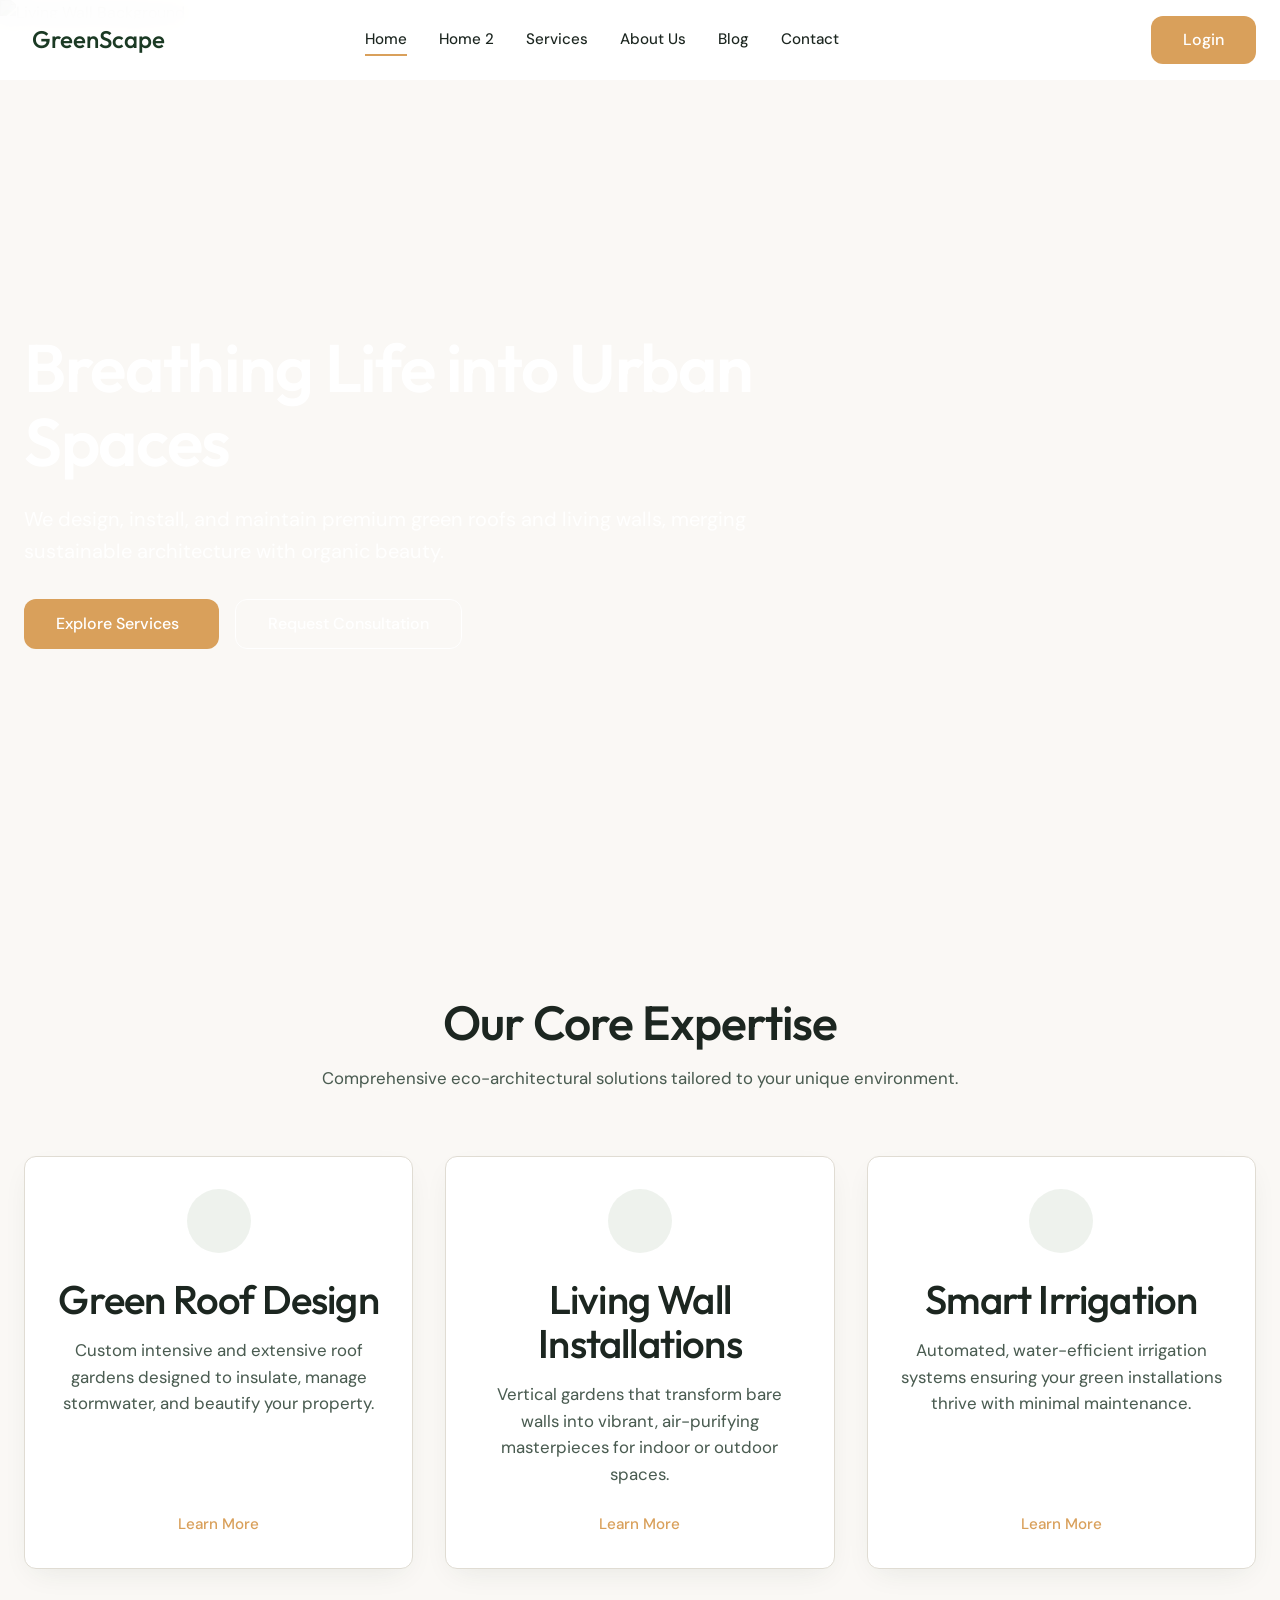
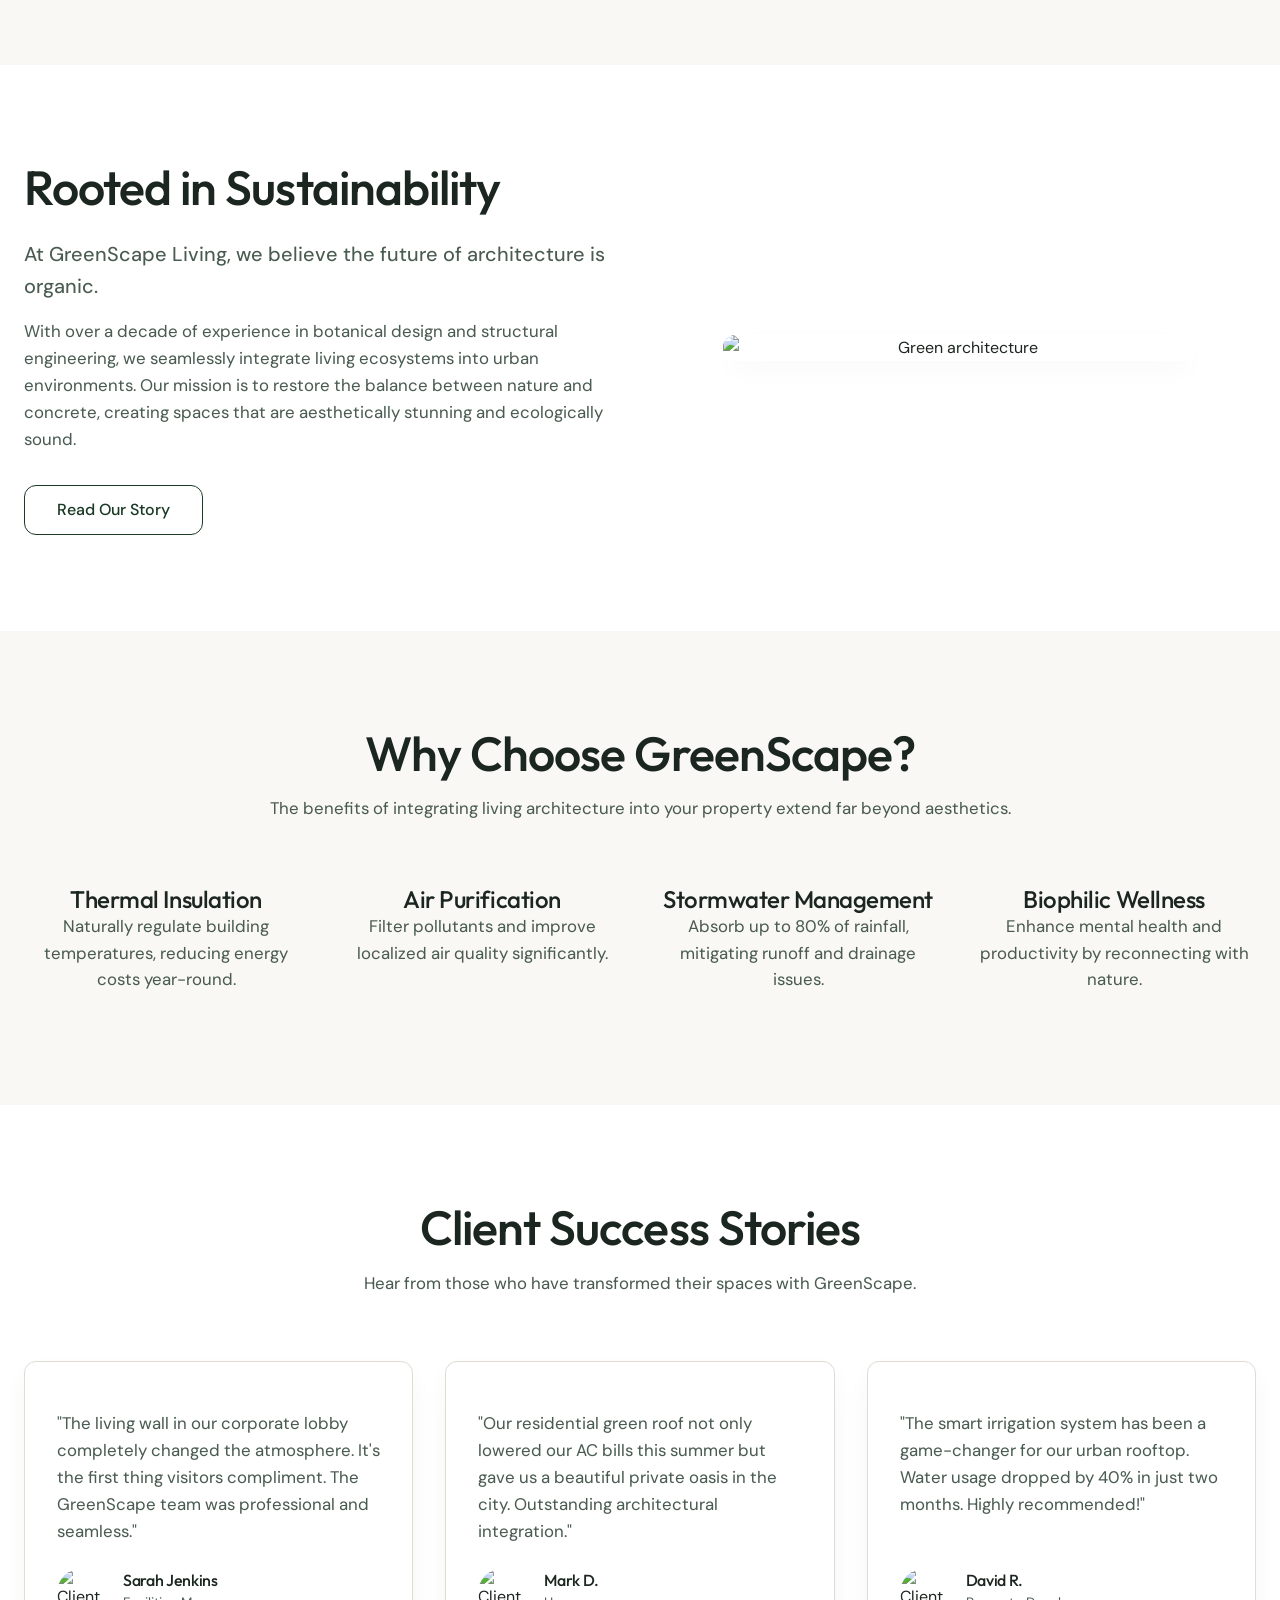
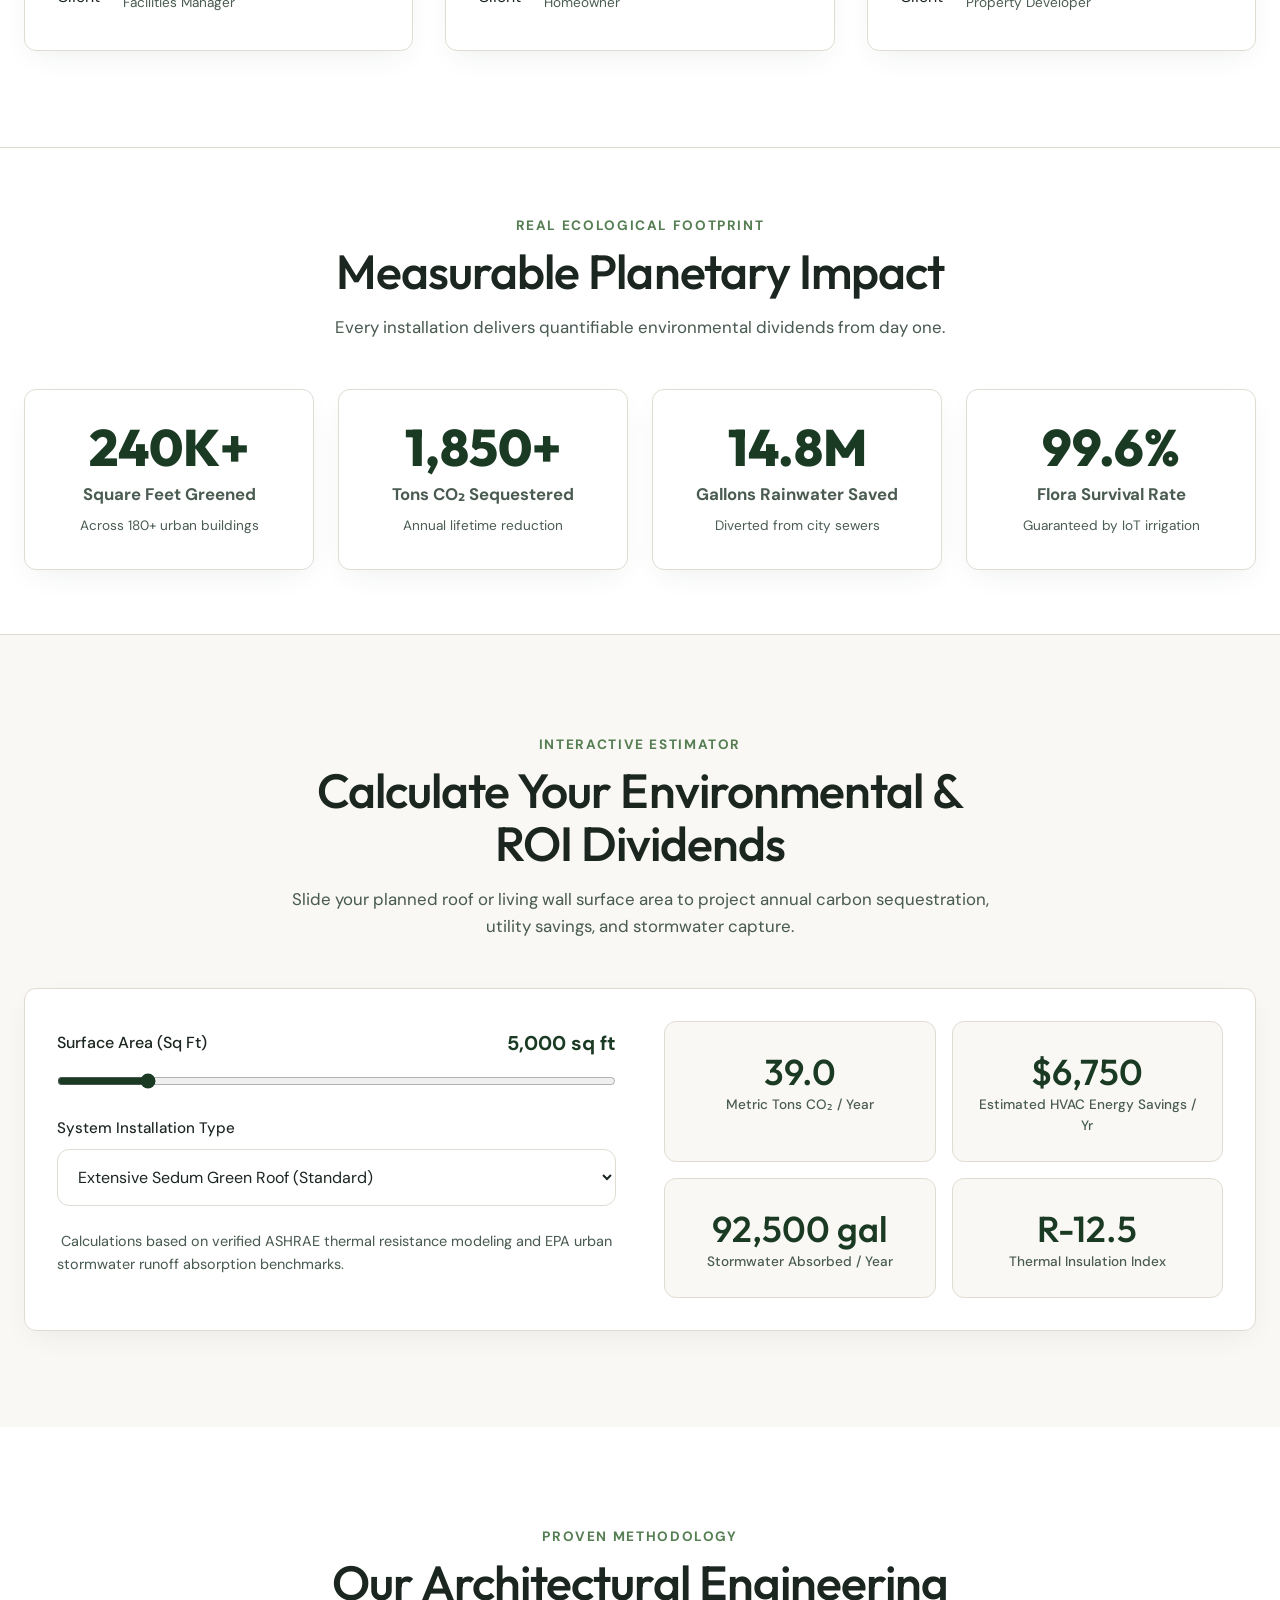
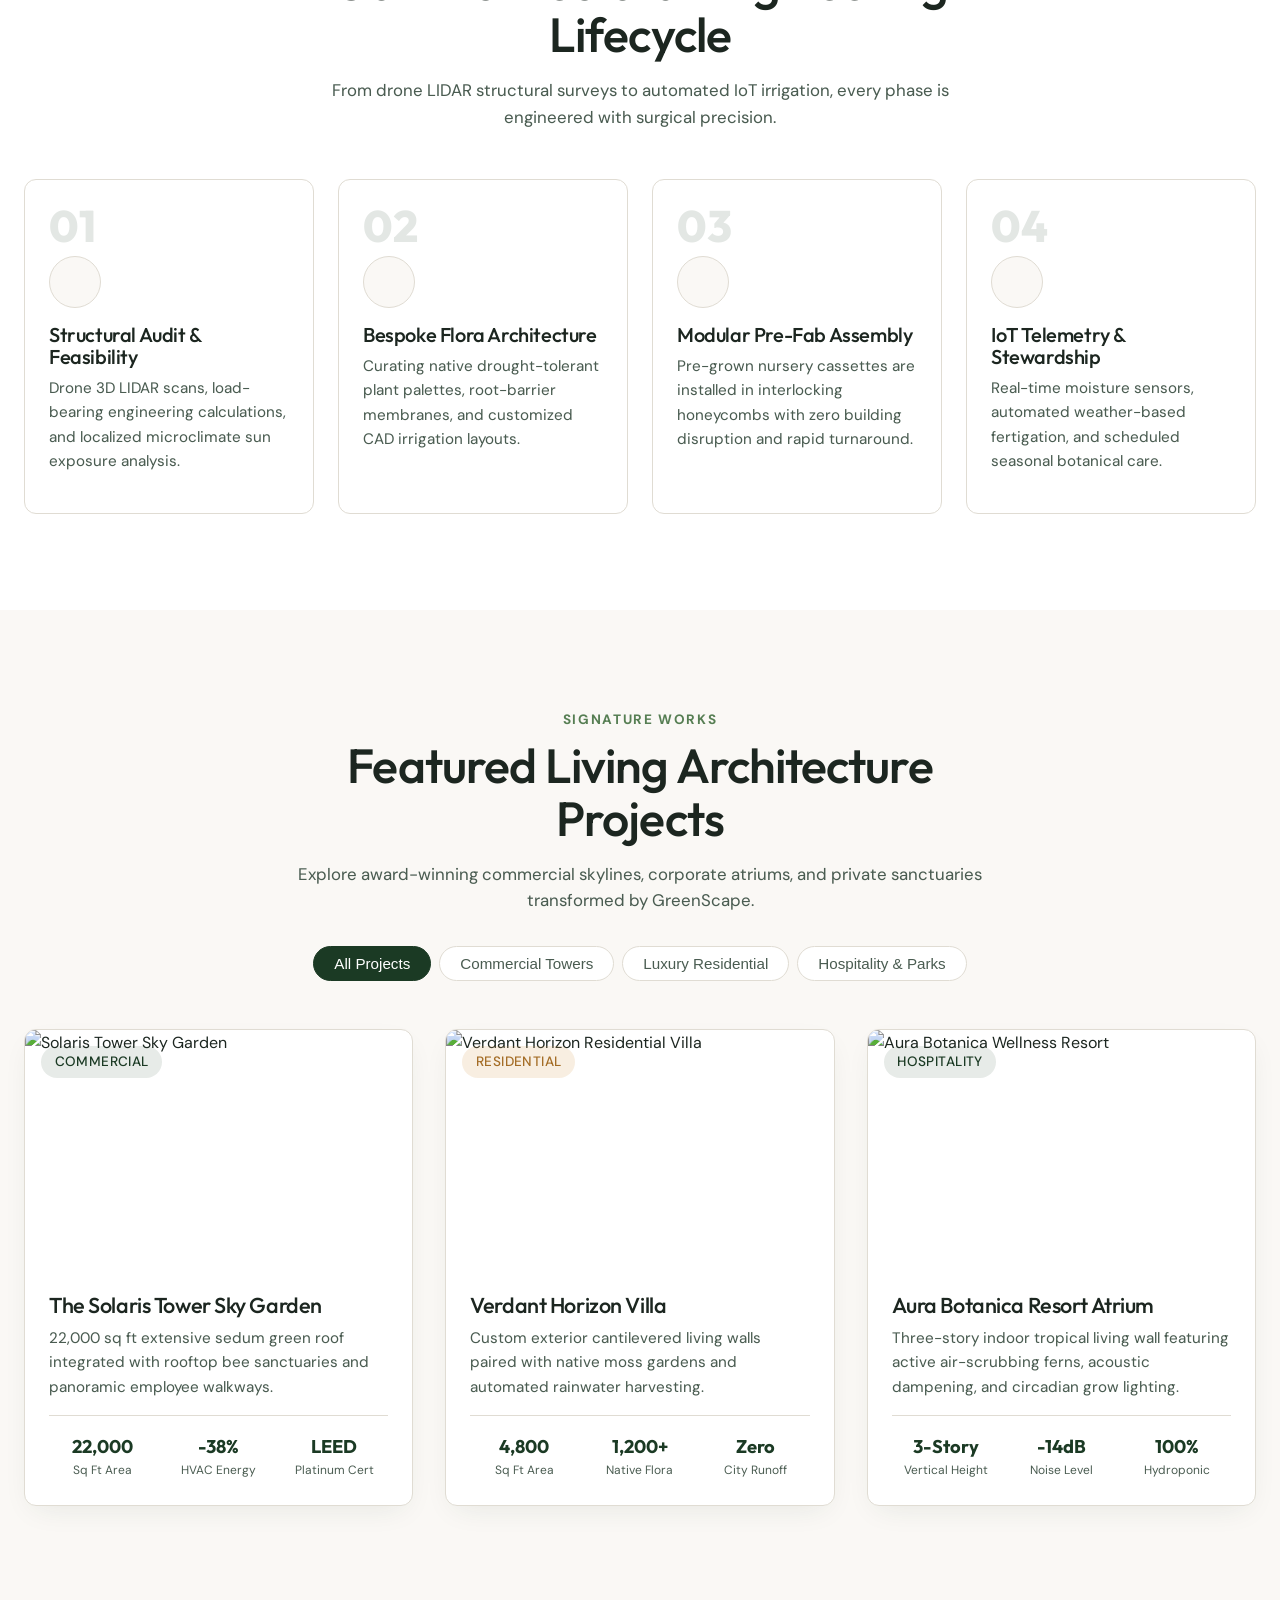
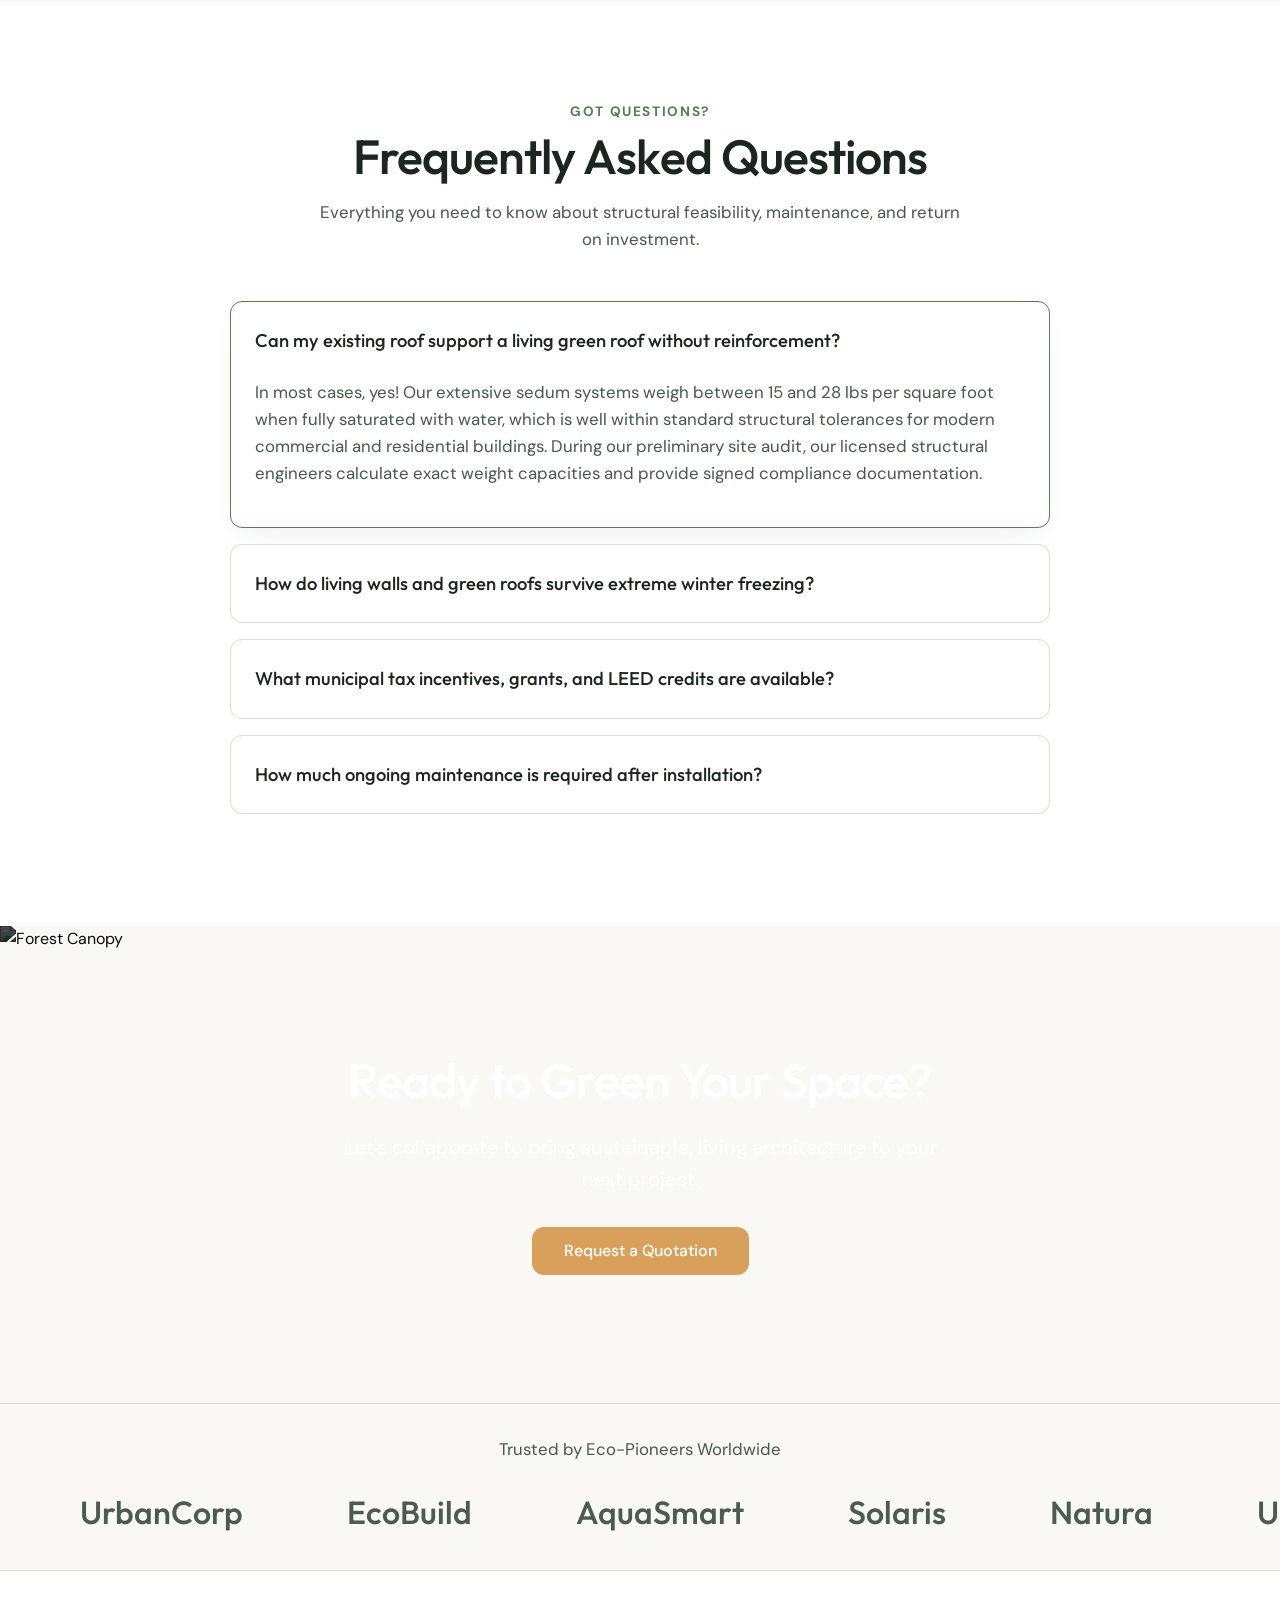
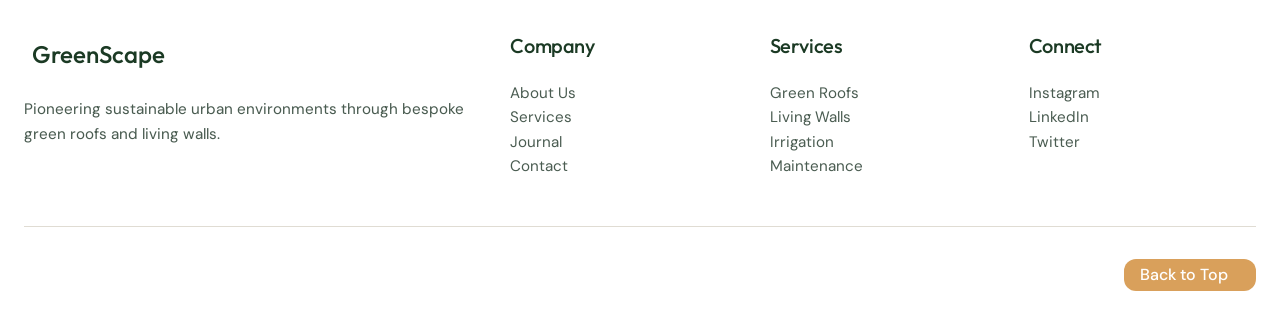
==== commit 120f172c: "1.IN HOME 1 PAGE REDUC THE IMAGE FOR THIS SECTION" ====
--- a/index.html
+++ b/index.html
@@ -42,7 +42,7 @@
         <i class="ph ph-moon"></i> Theme Toggle
       </button>
       <button class="btn-icon btn-rtl-toggle" aria-label="Toggle RTL">
-        <i class="ph ph-arrows-left-right"></i> RTL Support
+        <i class="ph ph-arrows-left-right"></i>
       </button>
       <a href="login.html" class="btn btn-primary" style="margin-top: 1rem;">Login</a>
     </div>
@@ -146,8 +146,8 @@
             <p>With over a decade of experience in botanical design and structural engineering, we seamlessly integrate living ecosystems into urban environments. Our mission is to restore the balance between nature and concrete, creating spaces that are aesthetically stunning and ecologically sound.</p>
             <a href="about.html" class="btn btn-secondary" style="margin-top: var(--space-4);">Read Our Story</a>
           </div>
-          <div class="fade-up">
-            <img src="https://images.unsplash.com/photo-1518531933037-91b2f5f229cc?q=80&w=800&auto=format&fit=crop" alt="Green architecture" style="border-radius: var(--radius-main); box-shadow: var(--shadow-main);">
+          <div class="fade-up" style="text-align: center;">
+            <img src="https://images.unsplash.com/photo-1518531933037-91b2f5f229cc?q=80&w=800&auto=format&fit=crop" alt="Green architecture" style="border-radius: var(--radius-main); box-shadow: var(--shadow-main); max-width: 80%; height: auto; margin: 0 auto;">
           </div>
         </div>
       </div>
@@ -219,6 +219,20 @@
               <div>
                 <h4 style="font-size: 1rem; margin-bottom: 0;">Mark D.</h4>
                 <span style="font-size: var(--size-caption); color: var(--clr-text-muted);">Homeowner</span>
+              </div>
+            </div>
+          </div>
+
+          <div class="card" style="align-items: flex-start; text-align: left;">
+            <div style="color: var(--clr-accent); font-size: 1.5rem; margin-bottom: 1rem;">
+              <i class="ph-fill ph-star"></i><i class="ph-fill ph-star"></i><i class="ph-fill ph-star"></i><i class="ph-fill ph-star"></i><i class="ph-fill ph-star"></i>
+            </div>
+            <p>"The smart irrigation system has been a game-changer for our urban rooftop. Water usage dropped by 40% in just two months. Highly recommended!"</p>
+            <div style="display: flex; align-items: center; gap: 1rem; margin-top: auto;">
+              <img src="https://images.unsplash.com/photo-1507003211169-0a1dd7228f2d?q=80&w=150&auto=format&fit=crop" alt="Client" style="width: 50px; height: 50px; border-radius: 50%;">
+              <div>
+                <h4 style="font-size: 1rem; margin-bottom: 0;">David R.</h4>
+                <span style="font-size: var(--size-caption); color: var(--clr-text-muted);">Property Developer</span>
               </div>
             </div>
           </div>
@@ -551,7 +565,7 @@
     <div class="container">
       <div class="footer-grid">
         <div class="footer-col">
-          <a href="index.html" class="nav-logo" style="color: #fff; margin-bottom: 1.5rem; display: inline-flex;">
+          <a href="index.html" class="nav-logo" style="margin-bottom: 1.5rem; display: inline-flex;">
             <i class="ph-fill ph-leaf"></i> GreenScape
           </a>
           <p>Pioneering sustainable urban environments through bespoke green roofs and living walls.</p>
@@ -574,11 +588,12 @@
           <h4>Connect</h4>
           <a href="#" class="footer-link"><i class="ph ph-instagram-logo"></i> Instagram</a>
           <a href="#" class="footer-link"><i class="ph ph-linkedin-logo"></i> LinkedIn</a>
-          <a href="#" class="footer-link"><i class="ph ph-twitter-logo"></i> Twitter</a>
+          <a href="#" class="footer-link"><i class="ph ph-x-logo"></i> Twitter</a>
         </div>
       </div>
       <div class="footer-bottom">
         <p>&copy; 2026 GreenScape Living. All rights reserved.</p>
+        <button onclick="window.scrollTo({top:0, behavior:'smooth'})" class="btn btn-primary" style="padding: 0.5rem 1rem;">Back to Top <i class="ph ph-arrow-up" style="margin-left: 0.25rem;"></i></button>
       </div>
     </div>
   </footer>
@@ -591,3 +606,4 @@
 </body>
 </html>
 
+
--- a/assets/css/style.css
+++ b/assets/css/style.css
@@ -38,8 +38,8 @@
   --weight-bold-inline: 500;
 
   /* Sizes */
-  --size-h1: clamp(3.5rem, 5vw + 1rem, 5.5rem);
-  --size-h2: clamp(2.5rem, 4vw + 1rem, 4rem);
+  --size-h1: clamp(2.5rem, 4vw + 1rem, 4.5rem);
+  --size-h2: clamp(2rem, 3vw + 1rem, 3rem);
   --size-h3: clamp(1.75rem, 3vw + 0.5rem, 2.5rem);
   --size-h4: 1.5rem;
   --size-body: 1.05rem;
@@ -225,7 +225,7 @@
   display: flex;
   align-items: center;
   z-index: 1000;
-  background-color: rgba(250, 248, 245, 0.8);
+  background-color: rgba(255, 255, 255, 0.95);
   backdrop-filter: blur(12px);
   border-bottom: 1px solid transparent;
   transition: var(--transition-smooth);
@@ -437,6 +437,17 @@
 .hero-actions {
   display: flex;
   gap: var(--space-4);
+  flex-wrap: wrap;
+}
+
+@media (max-width: 768px) {
+  .hero-actions {
+    flex-direction: column;
+  }
+  .hero-actions .btn {
+    width: 100%;
+    text-align: center;
+  }
 }
 
 /* Cards (Services / Blog) */
@@ -444,6 +455,12 @@
   display: grid;
   grid-template-columns: repeat(auto-fit, minmax(320px, 1fr));
   gap: var(--space-8);
+}
+
+.card-grid-triad {
+  display: grid;
+  grid-template-columns: repeat(auto-fit, minmax(280px, 1fr));
+  gap: var(--space-6);
 }
 
 .card {
@@ -564,15 +581,17 @@
 
 /* Footer */
 .footer {
-  background-color: var(--clr-primary);
-  color: #fff;
+  background-color: #ffffff;
+  color: var(--clr-text-main);
   padding-top: var(--space-16);
   padding-bottom: var(--space-8);
+  border-top: 1px solid var(--clr-border);
 }
 
 [data-theme="dark"] .footer {
   background-color: #050a07;
   border-top: 1px solid var(--clr-border);
+  color: #fff;
 }
 
 .footer-grid {
@@ -583,15 +602,23 @@
 }
 
 .footer-col h4 {
-  color: #fff;
+  color: var(--clr-primary);
   margin-bottom: var(--space-6);
   font-size: 1.25rem;
 }
 
+[data-theme="dark"] .footer-col h4 {
+  color: #fff;
+}
+
 .footer-col p, .footer-link {
+  color: var(--clr-text-muted);
+  font-size: var(--size-label);
+  transition: var(--transition-smooth);
+}
+
+[data-theme="dark"] .footer-col p, [data-theme="dark"] .footer-link {
   color: rgba(255, 255, 255, 0.7);
-  font-size: var(--size-label);
-  transition: var(--transition-smooth);
 }
 
 .footer-link {
@@ -605,8 +632,16 @@
 }
 
 .footer-bottom {
-  text-align: center;
+  display: flex;
+  justify-content: space-between;
+  align-items: center;
+  flex-wrap: wrap;
+  gap: 1rem;
   padding-top: var(--space-8);
+  border-top: 1px solid var(--clr-border);
+}
+
+[data-theme="dark"] .footer-bottom {
   border-top: 1px solid rgba(255, 255, 255, 0.1);
 }
 
@@ -702,6 +737,85 @@
   
   .footer-grid {
     grid-template-columns: repeat(2, 1fr);
+  }
+}
+
+/* ==========================================================================
+   Responsive 3-Card Layout & Tablet Centering (641px - 1024px)
+   Ensures 3-column on desktop (>1024px), clean 2-column on tablet with the
+   3rd card centered across both columns, and 1-column full-width on mobile (<=640px).
+   ========================================================================== */
+@media (min-width: 1025px) {
+  .card-grid {
+    grid-template-columns: repeat(3, 1fr);
+  }
+  .card-grid-triad {
+    grid-template-columns: repeat(3, 1fr);
+  }
+  .project-grid {
+    grid-template-columns: repeat(3, 1fr);
+  }
+  .team-grid {
+    grid-template-columns: repeat(3, 1fr);
+  }
+  .pricing-grid {
+    grid-template-columns: repeat(3, 1fr);
+  }
+  .guarantees-grid {
+    grid-template-columns: repeat(3, 1fr);
+  }
+}
+
+@media (min-width: 641px) and (max-width: 1024px) {
+  .card-grid,
+  .card-grid-triad,
+  .project-grid,
+  .team-grid,
+  .pricing-grid,
+  .guarantees-grid {
+    grid-template-columns: repeat(2, 1fr) !important;
+  }
+
+  .card-grid > :nth-child(3):last-child,
+  .project-grid > :nth-child(3):last-child,
+  .team-grid > :nth-child(3):last-child,
+  .pricing-grid > :nth-child(3):last-child {
+    grid-column: 1 / -1 !important;
+    justify-self: center !important;
+    width: 100% !important;
+    max-width: calc(50% - (var(--space-8) / 2)) !important;
+    margin-inline: auto !important;
+  }
+
+  .guarantees-grid > :nth-child(3):last-child,
+  .card-grid-triad > :nth-child(3):last-child {
+    grid-column: 1 / -1 !important;
+    justify-self: center !important;
+    width: 100% !important;
+    max-width: calc(50% - (var(--space-6) / 2)) !important;
+    margin-inline: auto !important;
+  }
+}
+
+@media (max-width: 640px) {
+  .card-grid,
+  .card-grid-triad,
+  .project-grid,
+  .team-grid,
+  .pricing-grid,
+  .guarantees-grid {
+    grid-template-columns: 1fr !important;
+  }
+
+  .card-grid > :nth-child(3):last-child,
+  .card-grid-triad > :nth-child(3):last-child,
+  .project-grid > :nth-child(3):last-child,
+  .team-grid > :nth-child(3):last-child,
+  .pricing-grid > :nth-child(3):last-child,
+  .guarantees-grid > :nth-child(3):last-child {
+    grid-column: auto !important;
+    max-width: 100% !important;
+    margin-inline: 0 !important;
   }
 }
 
@@ -727,7 +841,7 @@
   .nav-drawer {
     width: 100%;
   }
-  .hero h1 { font-size: 2.5rem; }
+  .hero h1 { font-size: 2rem; }
   .section-header h2 { font-size: 2rem; }
 }
 
@@ -1264,6 +1378,8 @@
   overflow: hidden;
   box-shadow: var(--shadow-main);
   transition: var(--transition-smooth);
+  display: flex;
+  flex-direction: column;
 }
 .species-card:hover {
   transform: translateY(-4px);
@@ -1275,11 +1391,17 @@
 }
 .species-body {
   padding: var(--space-6);
+  display: flex;
+  flex-direction: column;
+  flex-grow: 1;
+}
+.species-body .badge {
+  align-self: flex-start;
 }
 .species-meta-row {
   display: flex;
   justify-content: space-between;
-  margin-top: var(--space-4);
+  margin-top: auto;
   padding-top: var(--space-4);
   border-top: 1px solid var(--clr-border);
   font-size: 0.85rem;
@@ -1342,6 +1464,8 @@
   box-shadow: var(--shadow-main);
   text-align: center;
   transition: var(--transition-smooth);
+  display: flex;
+  flex-direction: column;
 }
 .team-card:hover {
   transform: translateY(-5px);
@@ -1362,6 +1486,9 @@
 }
 .team-content {
   padding: var(--space-6);
+  display: flex;
+  flex-direction: column;
+  flex-grow: 1;
 }
 .team-role {
   color: var(--clr-secondary);
@@ -1376,7 +1503,8 @@
   display: flex;
   justify-content: center;
   gap: 1rem;
-  margin-top: var(--space-4);
+  margin-top: auto;
+  padding-top: var(--space-4);
   font-size: 1.25rem;
   color: var(--clr-text-muted);
 }
@@ -1715,8 +1843,9 @@
 
 /* --- Modern Split Auth Layout --- */
 .auth-split-wrapper {
-  display: grid;
-  grid-template-columns: 1fr 1fr;
+  display: flex;
+  justify-content: center;
+  align-items: center;
   min-height: 100vh;
 }
 .auth-side-panel {
@@ -1762,4 +1891,22 @@
   }
 }
 
-
+/* --- Global Fix: Center last card in 4-item grids on 1024px/tablet screens --- */
+@media (min-width: 768px) and (max-width: 1100px) {
+  .studios-grid:has(> *:last-child:nth-child(4)), 
+  .guarantees-grid:has(> *:last-child:nth-child(4)), 
+  .card-grid:has(> *:last-child:nth-child(4)),
+  .telemetry-grid:has(> *:last-child:nth-child(4)),
+  div[style*="repeat(auto-fit"]:has(> *:last-child:nth-child(4)) {
+    grid-template-columns: repeat(3, 1fr) !important;
+  }
+
+  .studios-grid > *:last-child:nth-child(4),
+  .guarantees-grid > *:last-child:nth-child(4),
+  .card-grid > *:last-child:nth-child(4),
+  .telemetry-grid > *:last-child:nth-child(4),
+  div[style*="repeat(auto-fit"] > *:last-child:nth-child(4) {
+    grid-column: 2;
+  }
+}
+
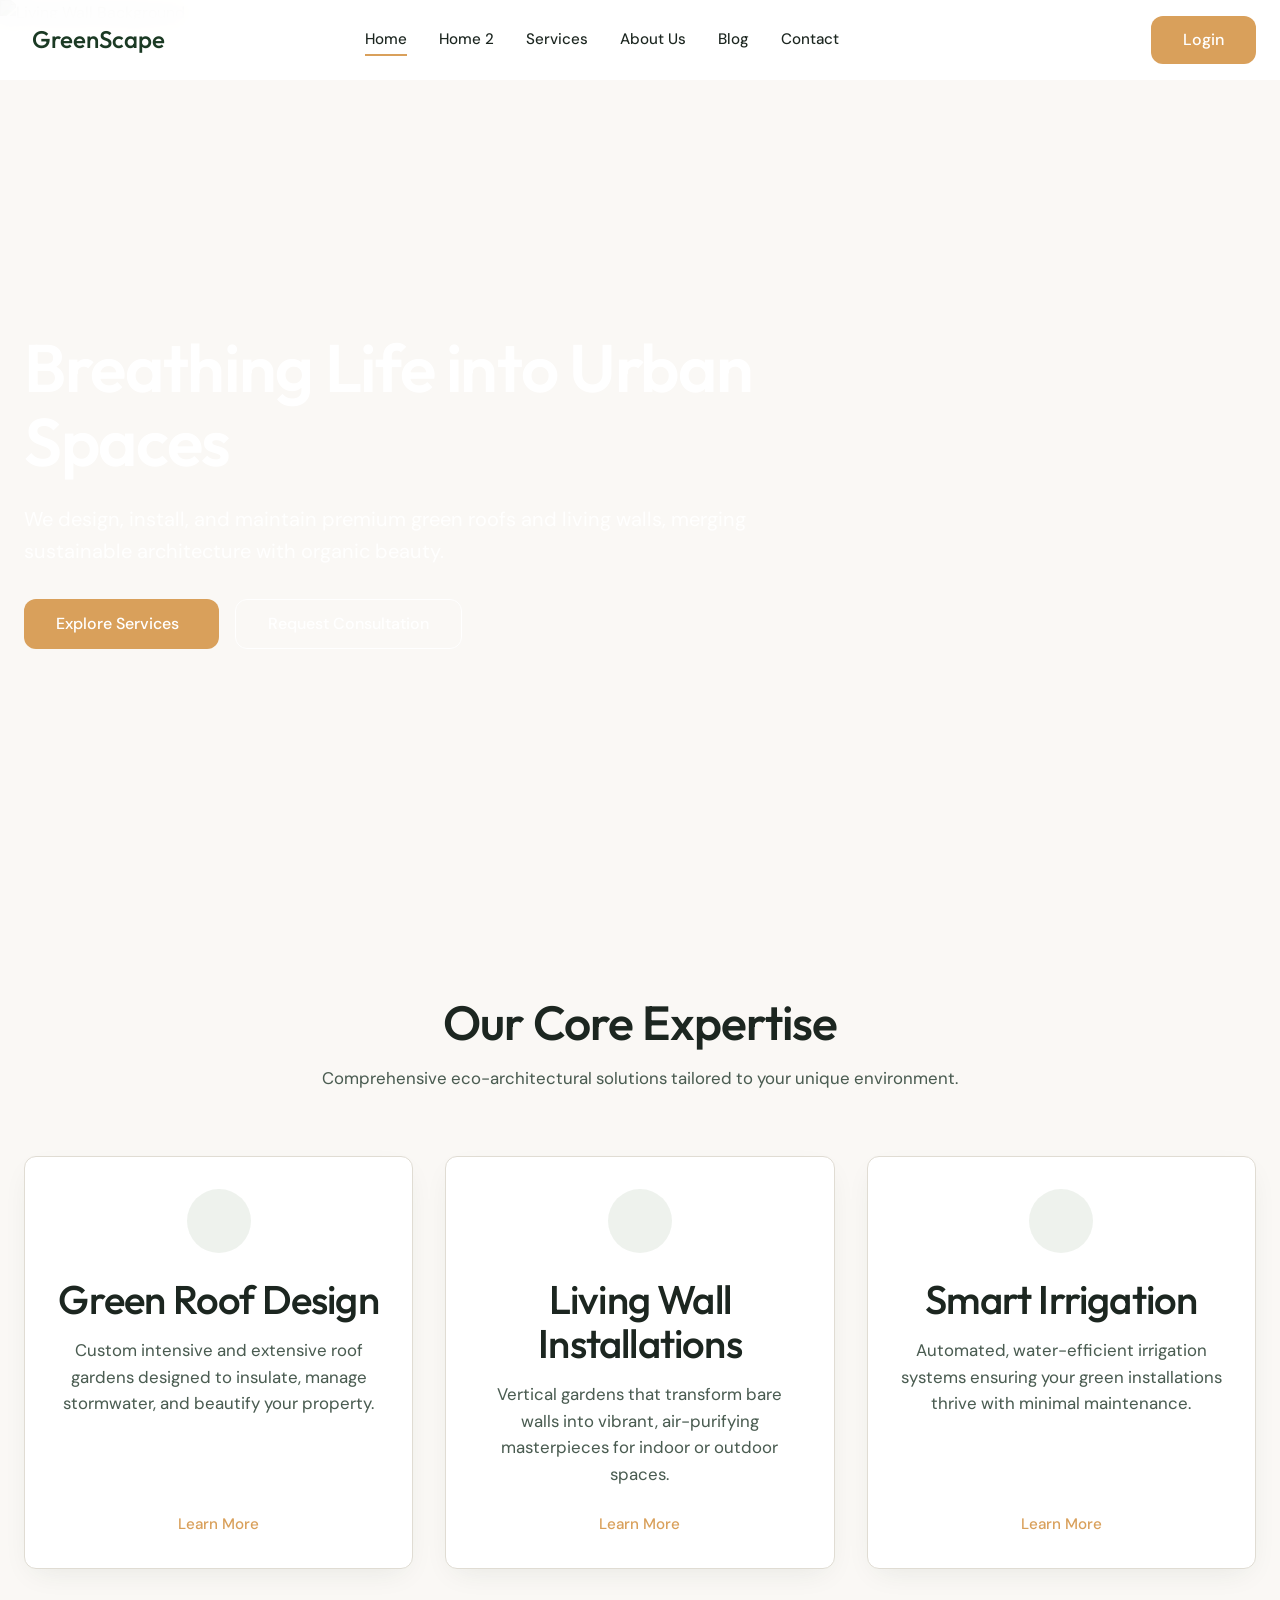
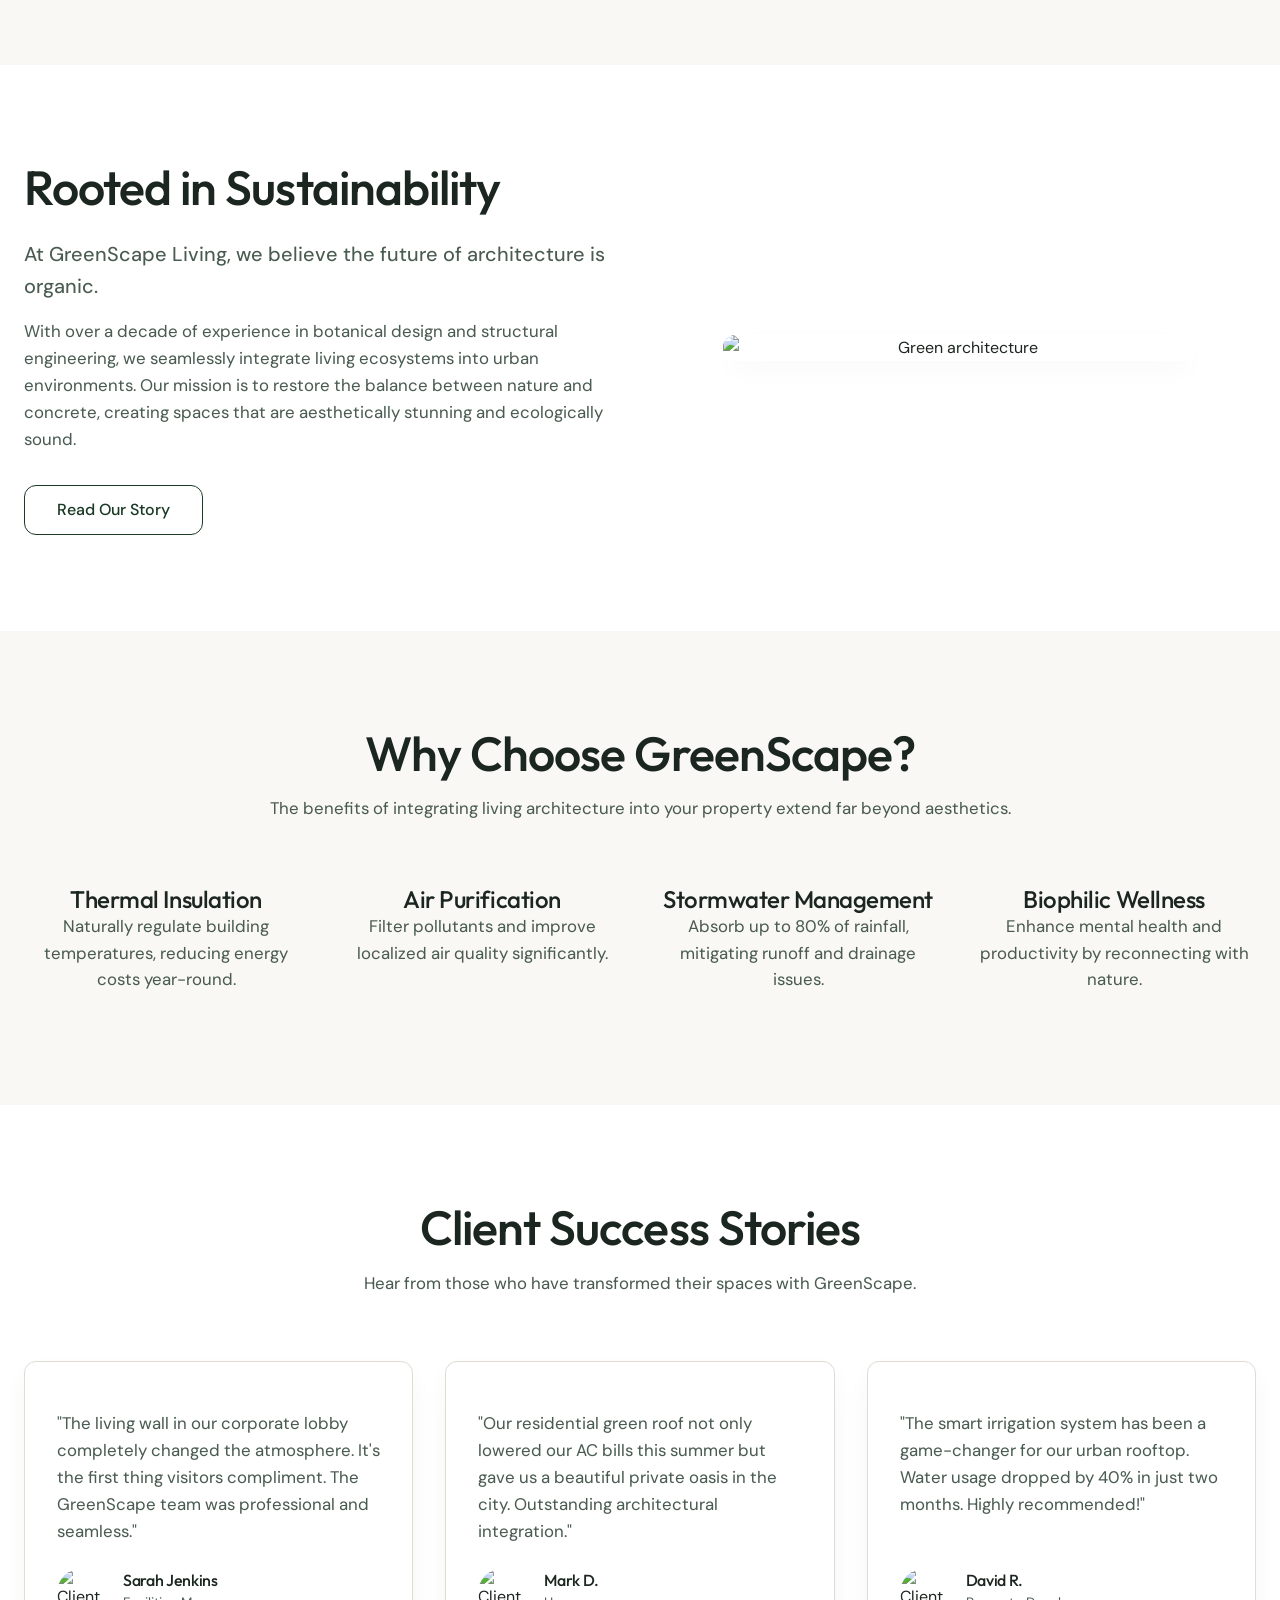
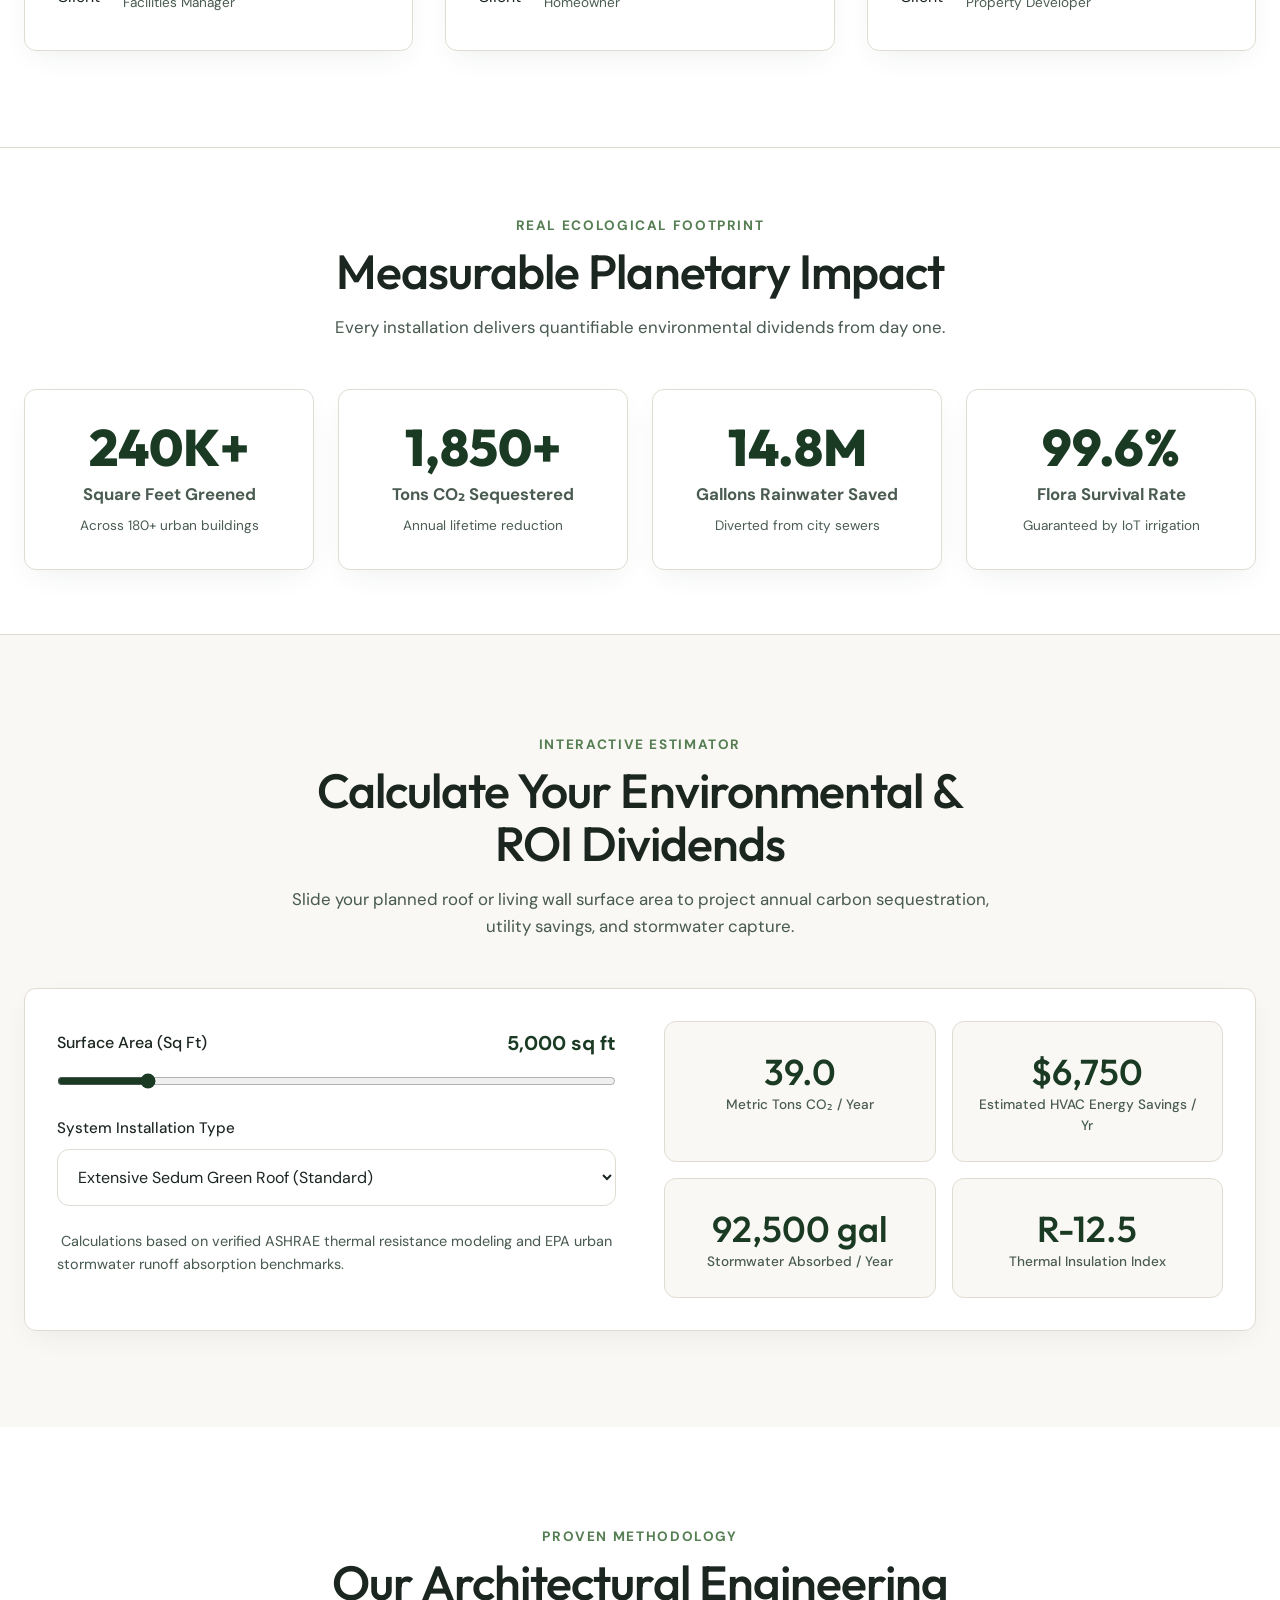
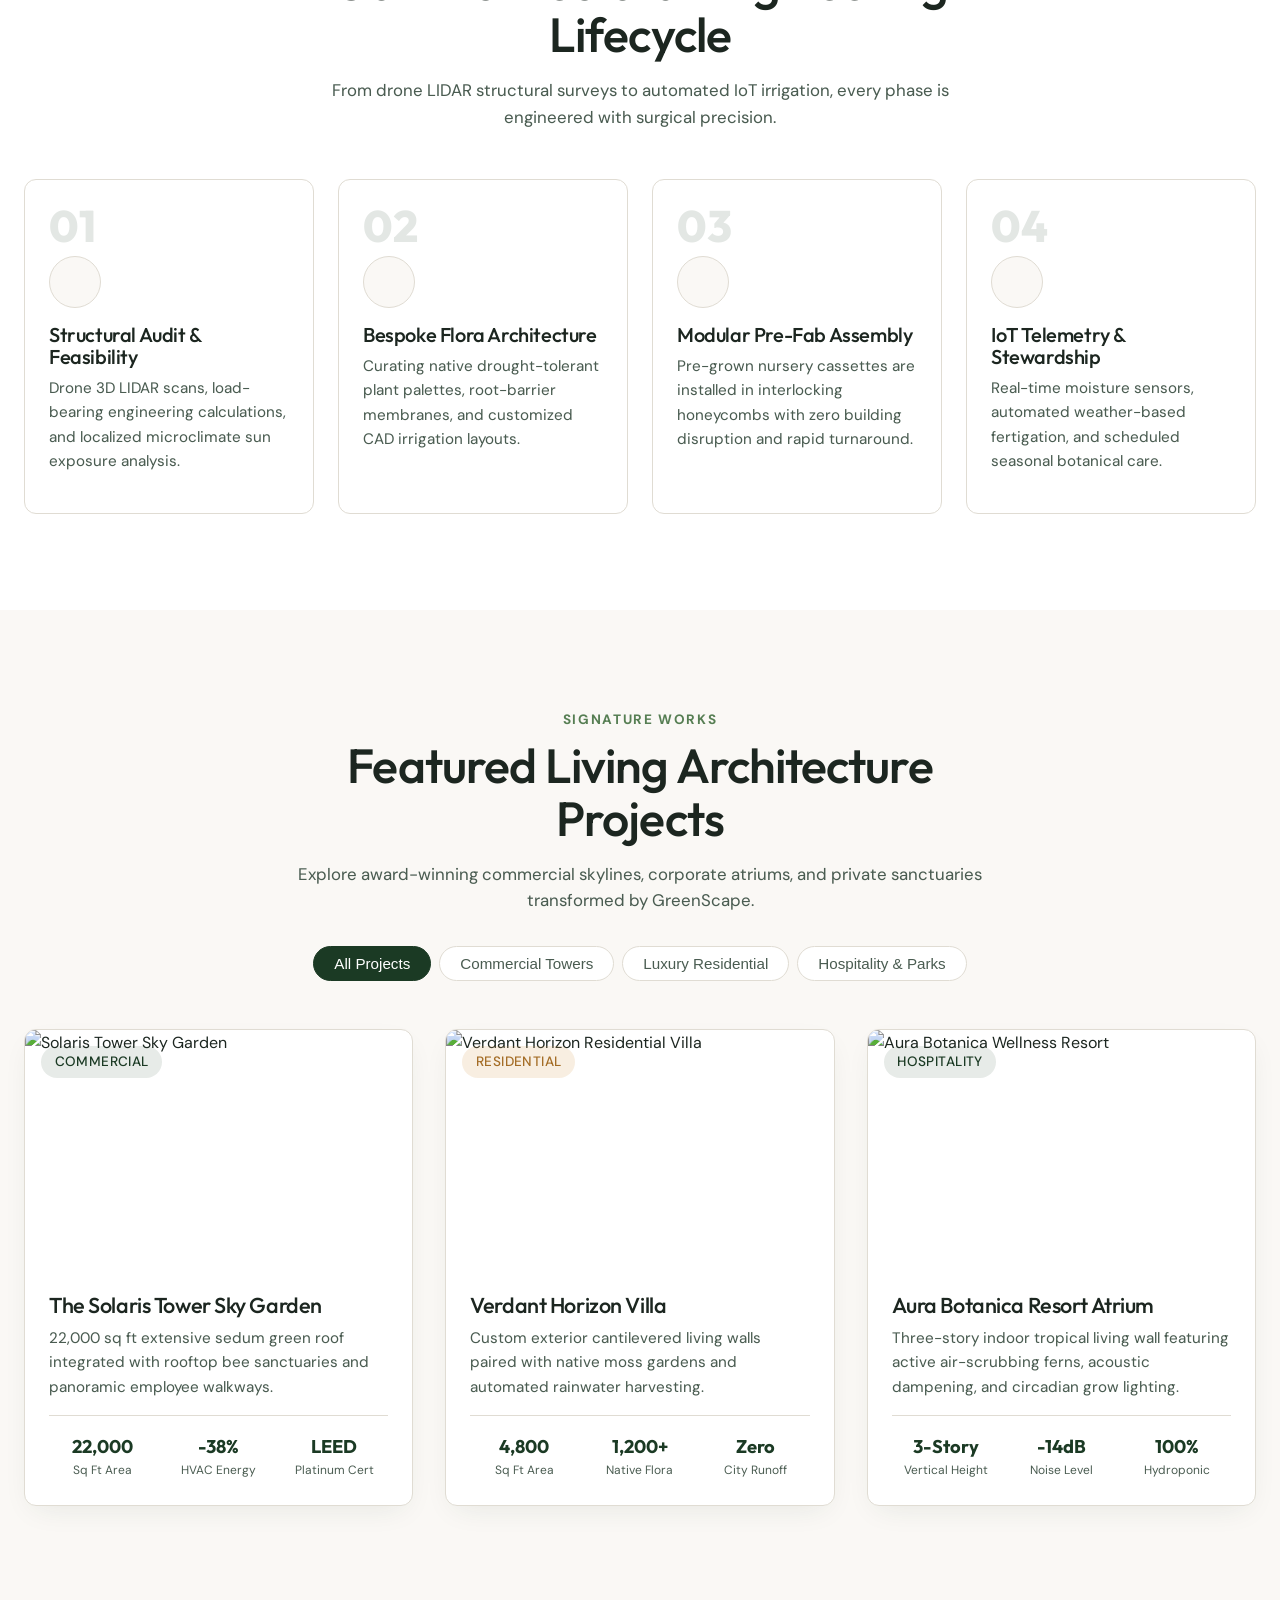
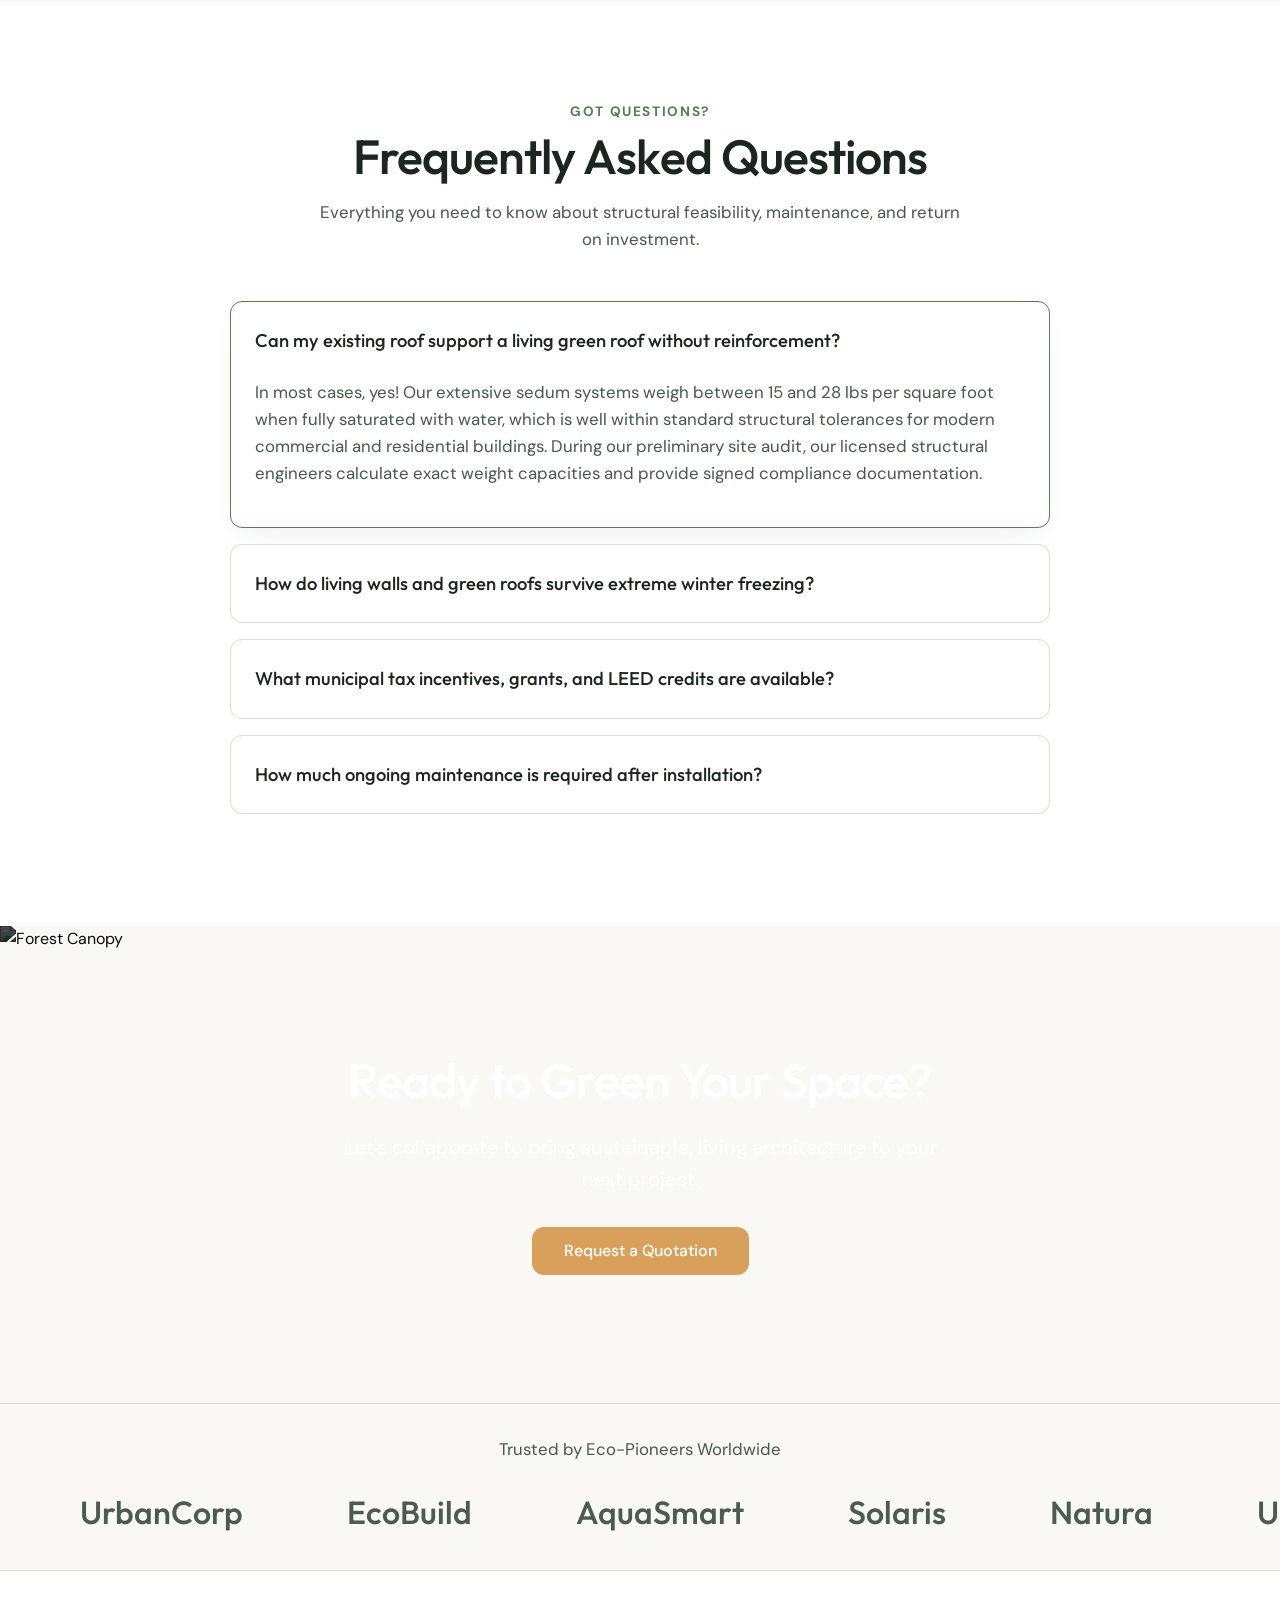
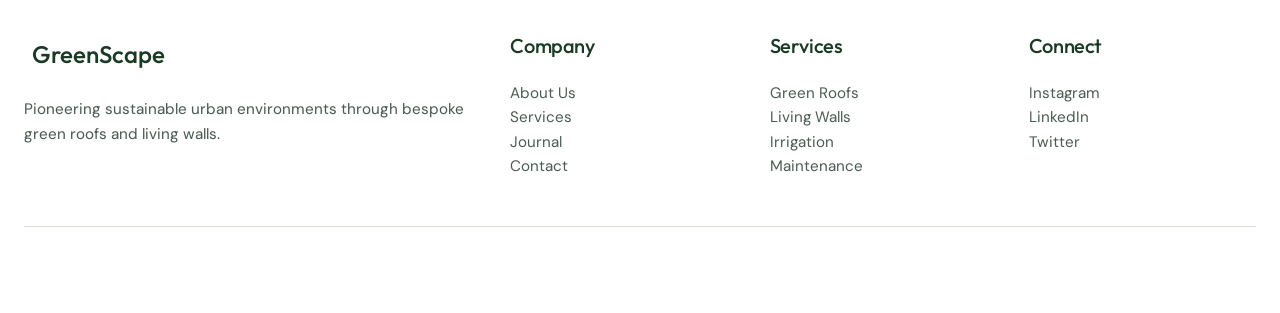
==== commit b35968c1: "4.MOVE THE SECTION BELOW HERO SECTION IN HOME 1 PAGE." ====
--- a/index.html
+++ b/index.html
@@ -139,7 +139,7 @@
     <!-- About / Story Section -->
     <section class="section" style="background-color: var(--clr-surface);">
       <div class="container">
-        <div style="display: grid; grid-template-columns: repeat(auto-fit, minmax(300px, 1fr)); gap: var(--space-12); align-items: center;">
+        <div class="mobile-reverse" style="display: grid; grid-template-columns: repeat(auto-fit, minmax(300px, 1fr)); gap: var(--space-12); align-items: center;">
           <div class="fade-up">
             <h2 style="margin-bottom: var(--space-6);">Rooted in Sustainability</h2>
             <p class="lead-text">At GreenScape Living, we believe the future of architecture is organic.</p>
@@ -593,7 +593,6 @@
       </div>
       <div class="footer-bottom">
         <p>&copy; 2026 GreenScape Living. All rights reserved.</p>
-        <button onclick="window.scrollTo({top:0, behavior:'smooth'})" class="btn btn-primary" style="padding: 0.5rem 1rem;">Back to Top <i class="ph ph-arrow-up" style="margin-left: 0.25rem;"></i></button>
       </div>
     </div>
   </footer>
--- a/assets/css/style.css
+++ b/assets/css/style.css
@@ -358,8 +358,8 @@
 }
 
 .drawer-actions {
-  display: flex;
-  flex-direction: column;
+  display: grid;
+  grid-template-columns: 1fr 1fr;
   gap: var(--space-4);
   margin-top: var(--space-8);
   border-top: 1px solid var(--clr-border);
@@ -368,10 +368,18 @@
 
 .drawer-actions .btn-icon {
   width: 100%;
-  justify-content: flex-start;
-  gap: var(--space-4);
-  border-radius: var(--radius-main);
-  padding-inline: var(--space-4);
+  justify-content: center;
+  border-radius: var(--radius-main);
+  padding-inline: 0;
+  font-size: 0;
+}
+.drawer-actions .btn-icon i {
+  font-size: 1.25rem;
+}
+
+.drawer-actions > .btn {
+  grid-column: 1 / -1;
+  margin-top: var(--space-2) !important;
 }
 
 .drawer-overlay {
@@ -1910,3 +1918,69 @@
   }
 }
 
+/* --- Global Fix: Tablet (1024px) Alignment Overrides --- */
+@media (max-width: 1024px) and (min-width: 768px) {
+  .phases-grid {
+    grid-template-columns: repeat(3, 1fr) !important;
+  }
+}
+
+/* --- Global Fix: Mobile Image Order Overrides --- */
+@media (max-width: 768px) {
+  .mobile-reverse {
+    display: flex !important;
+    flex-direction: column-reverse;
+  }
+}
+
+/* --- Global Fix: Mobile Contact Social Alignment --- */
+@media (max-width: 768px) {
+  .social-section {
+    text-align: center;
+  }
+  .social-links {
+    justify-content: center !important;
+  }
+}
+
+/* Back to Top Button */
+#back-to-top {
+  position: fixed;
+  bottom: 2rem;
+  right: 2rem;
+  width: 3rem;
+  height: 3rem;
+  background-color: var(--clr-primary);
+  color: var(--clr-light);
+  border: none;
+  border-radius: 50%;
+  display: flex;
+  align-items: center;
+  justify-content: center;
+  font-size: 1.5rem;
+  cursor: pointer;
+  opacity: 0;
+  visibility: hidden;
+  transform: translateY(20px);
+  transition: all var(--transition-normal);
+  z-index: 999;
+  box-shadow: 0 4px 12px rgba(0,0,0,0.15);
+}
+
+#back-to-top.visible {
+  opacity: 1;
+  visibility: visible;
+  transform: translateY(0);
+}
+
+#back-to-top:hover {
+  background-color: var(--clr-secondary);
+  transform: translateY(-5px);
+}
+
+[data-theme="dark"] #back-to-top {
+  background-color: var(--clr-secondary);
+}
+[data-theme="dark"] #back-to-top:hover {
+  background-color: var(--clr-primary);
+}
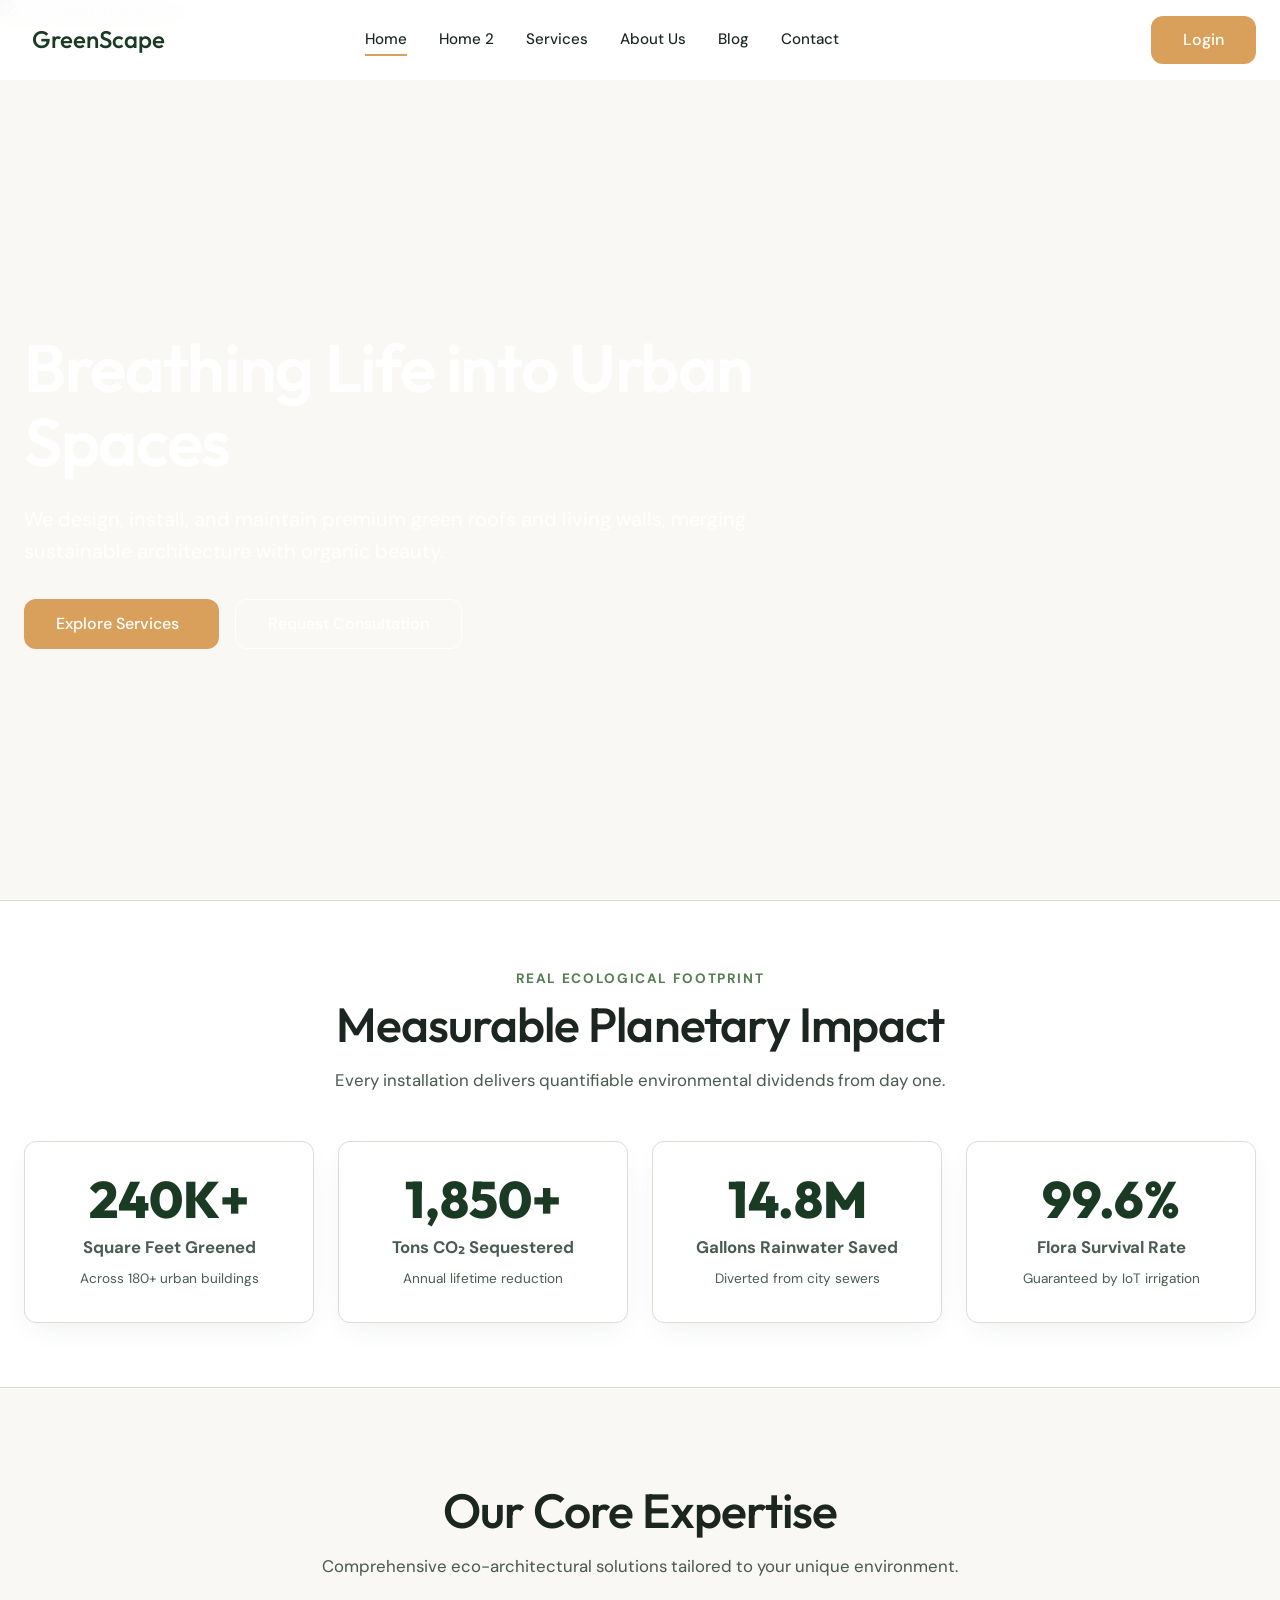
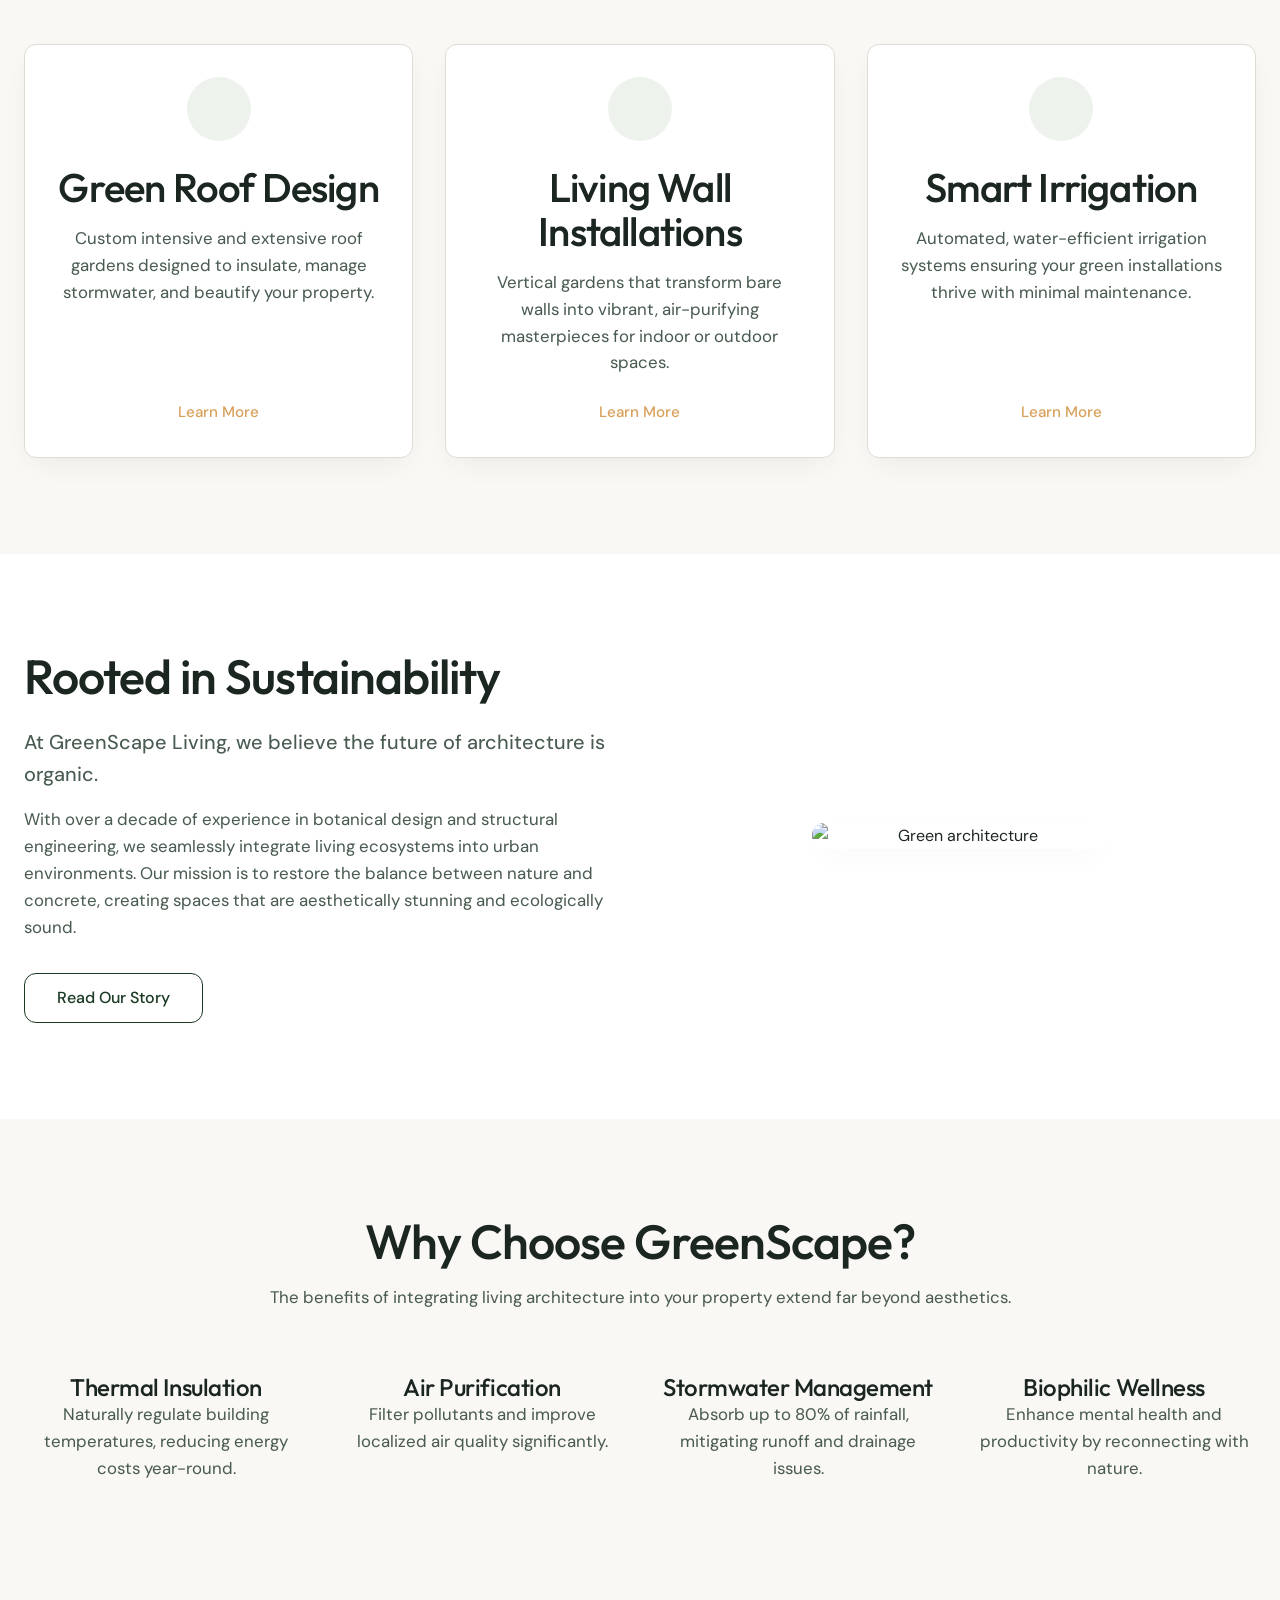
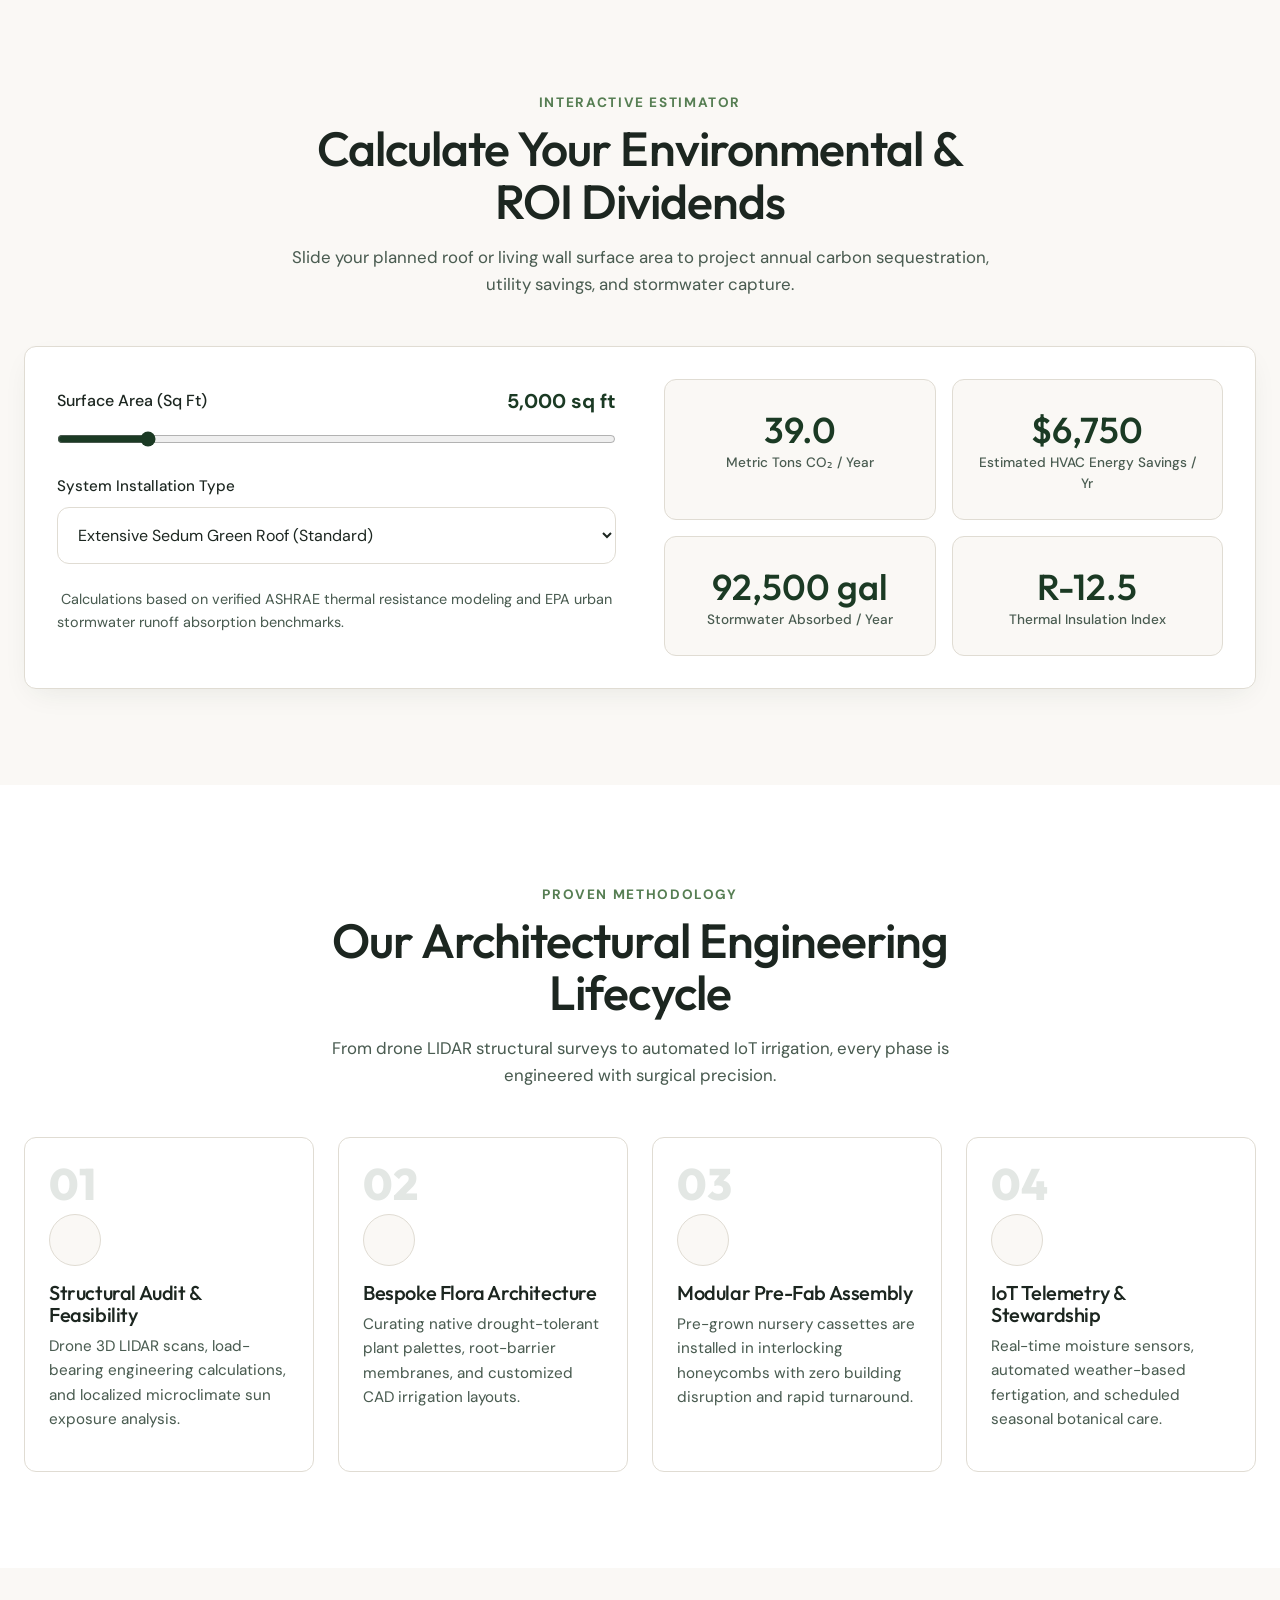
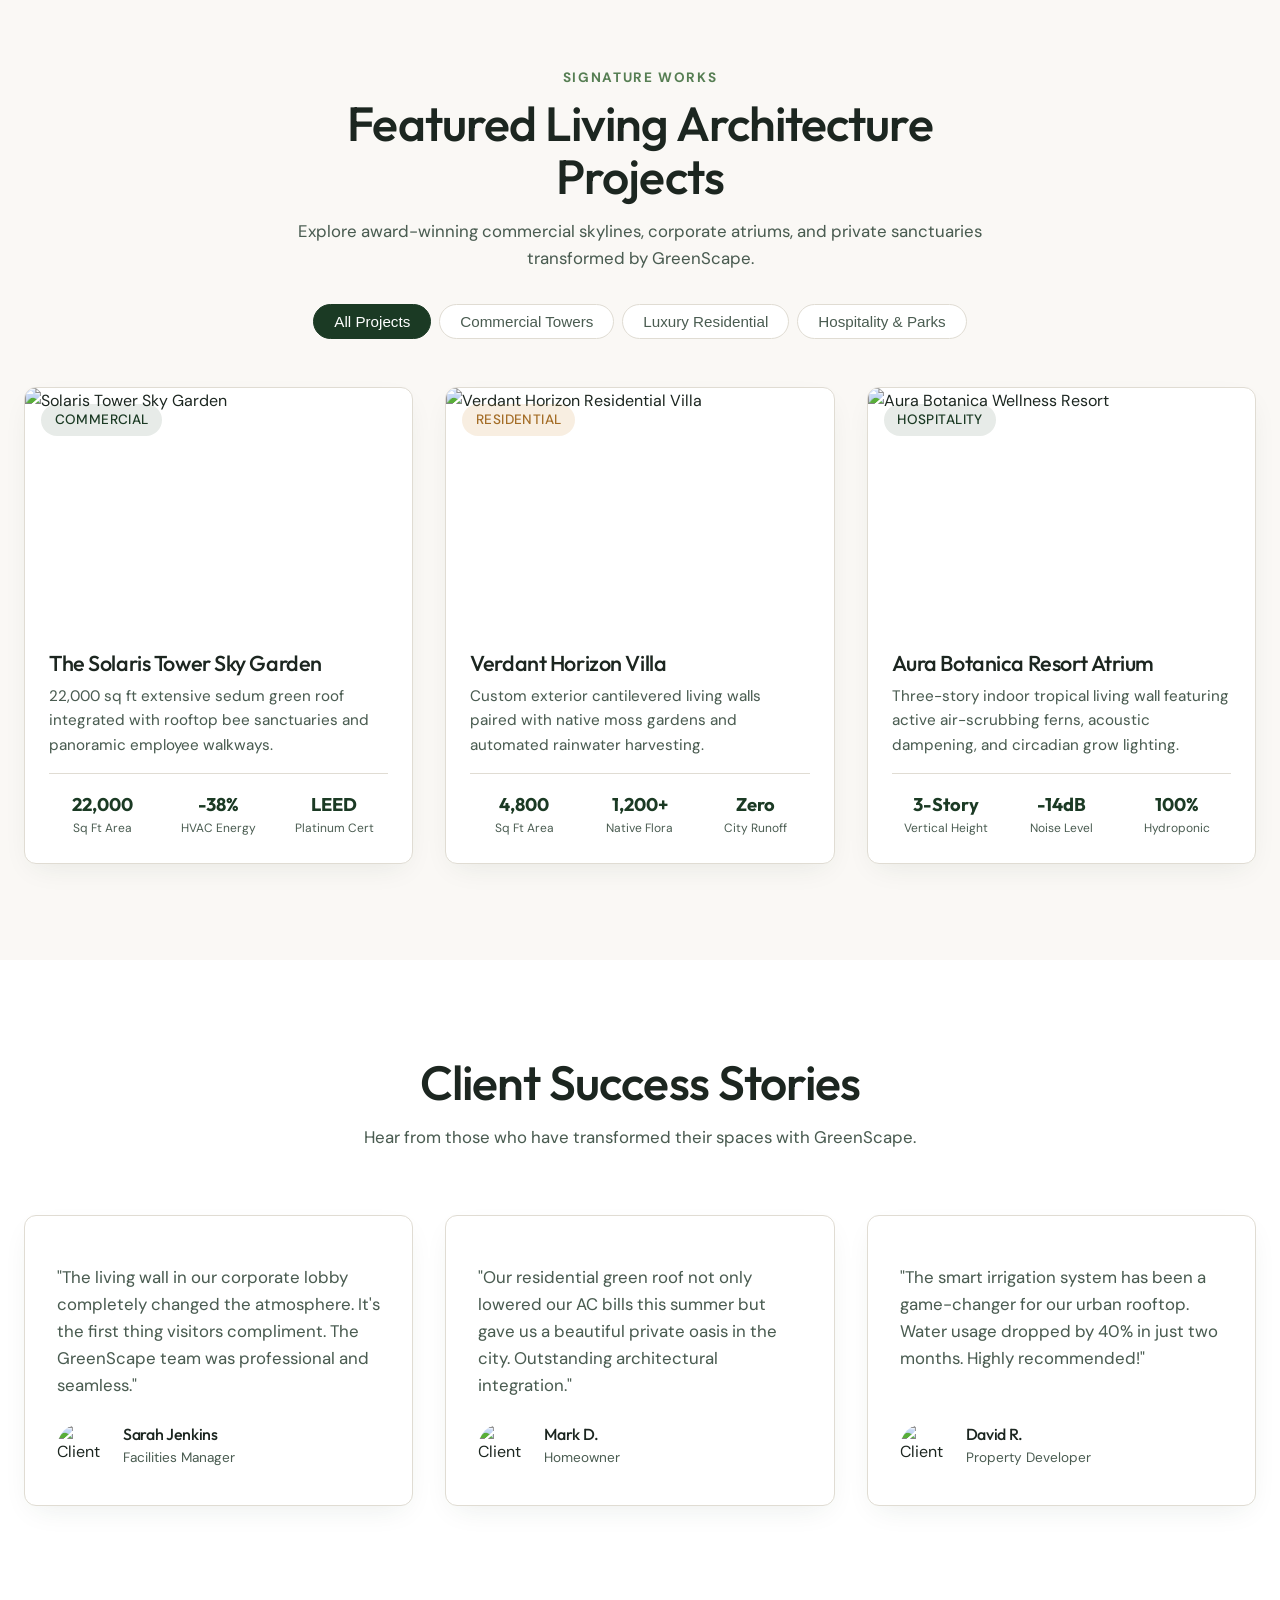
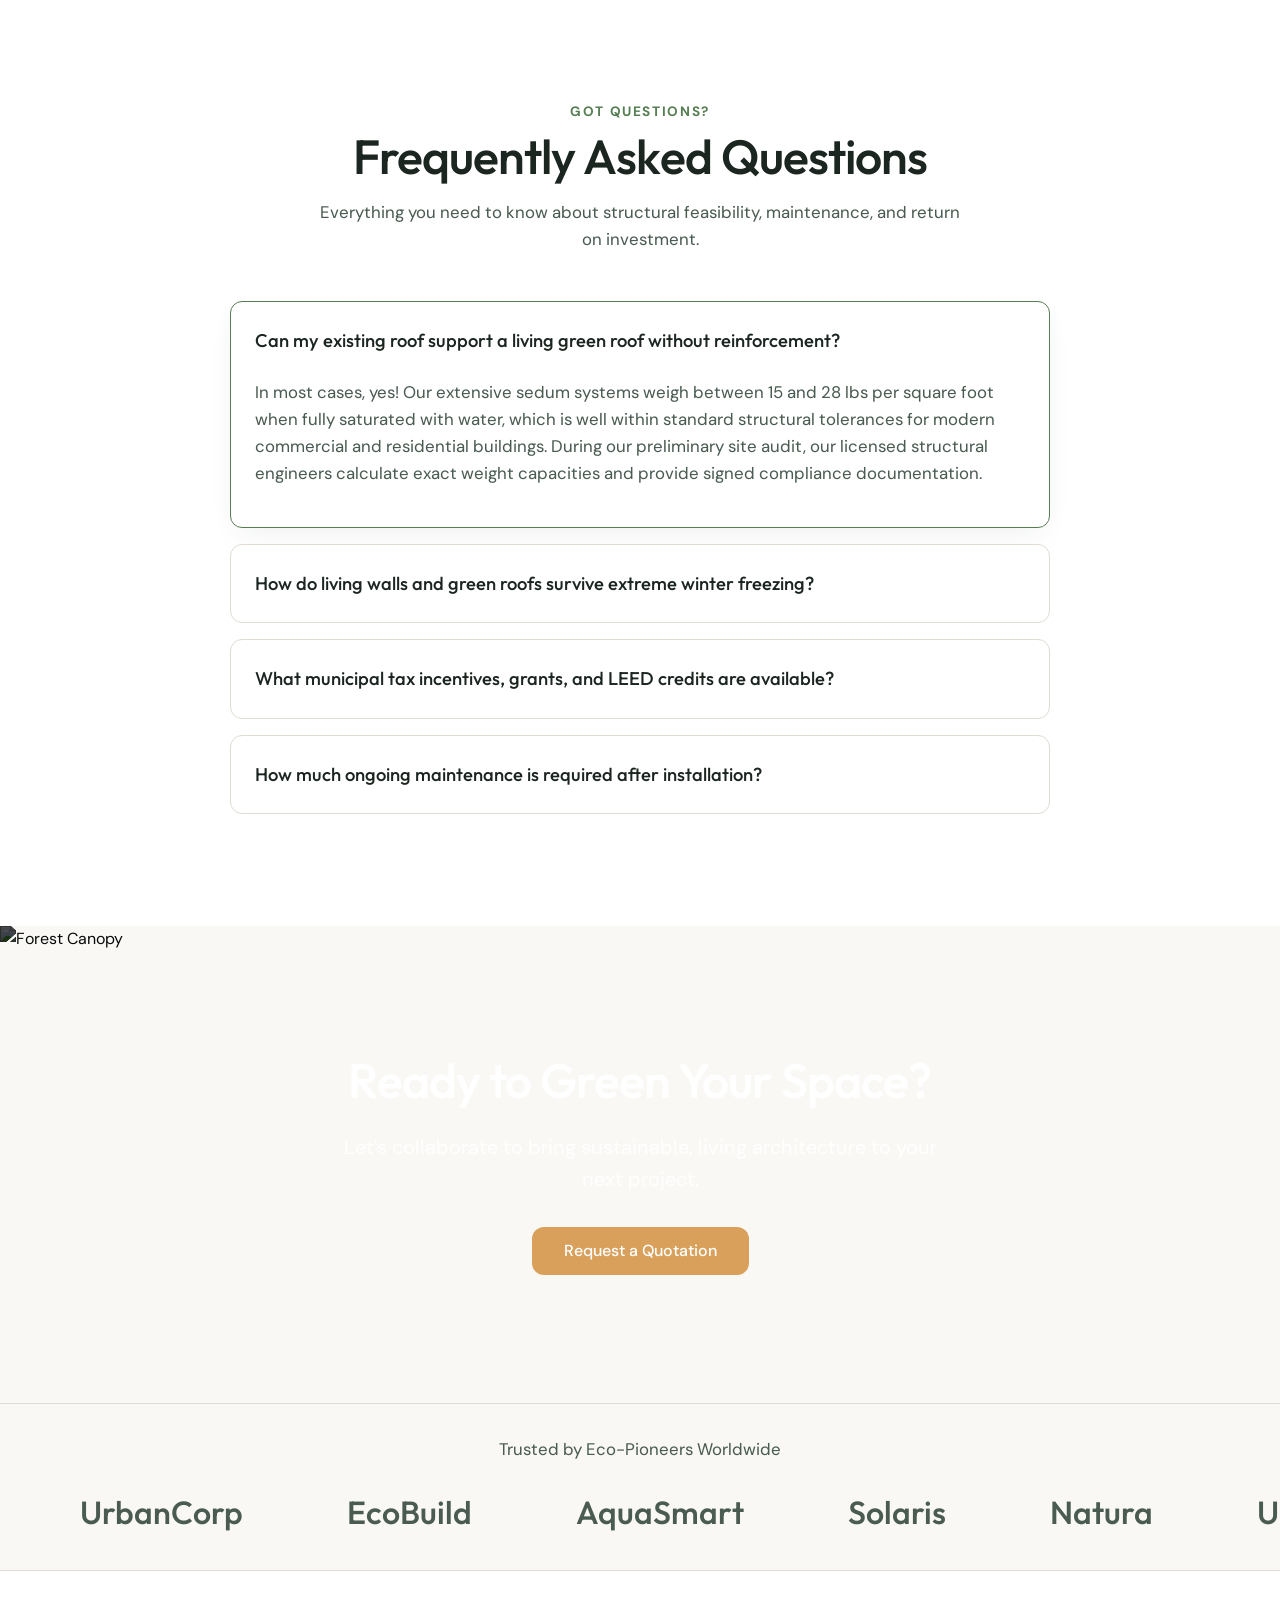
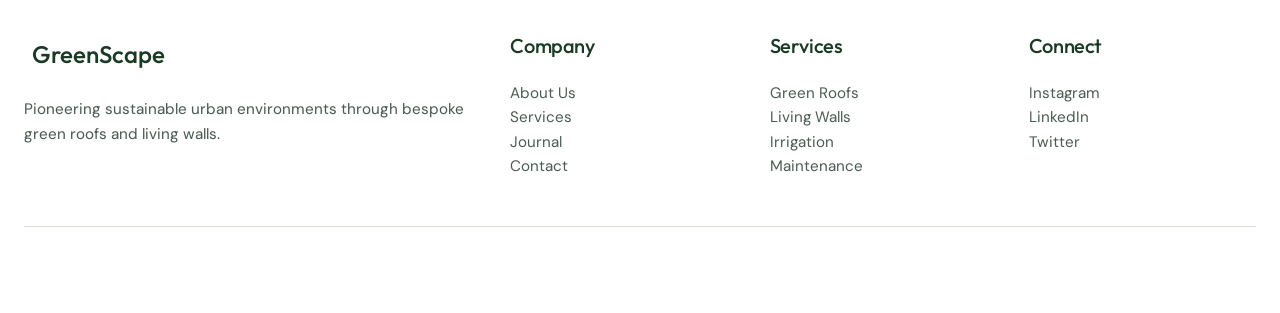
==== commit d60d18ad: "ADD THE CSS" ====
--- a/index.html
+++ b/index.html
@@ -13,6 +13,16 @@
   
   <!-- Phosphor Icons -->
   <script src="https://unpkg.com/@phosphor-icons/web"></script>
+  <style>
+    .about-story-img {
+      max-width: 50%;
+    }
+    @media (max-width: 768px) {
+      .about-story-img {
+        max-width: 80%;
+      }
+    }
+  </style>
 </head>
 <body>
 
@@ -99,6 +109,40 @@
       </div>
     </section>
 
+    <!-- Live Environmental Impact Counter Section -->
+    <section class="section" style="padding-block: var(--space-16); background-color: var(--clr-surface); border-top: 1px solid var(--clr-border); border-bottom: 1px solid var(--clr-border);">
+      <div class="container">
+        <div class="section-header fade-up" style="text-align: center; max-width: 650px; margin: 0 auto var(--space-12);">
+          <span class="eyebrow">Real Ecological Footprint</span>
+          <h2>Measurable Planetary Impact</h2>
+          <p>Every installation delivers quantifiable environmental dividends from day one.</p>
+        </div>
+        
+        <div class="impact-counters-wrap">
+          <div class="impact-counter-card fade-up">
+            <div class="impact-num">240K+</div>
+            <p class="label-text" style="font-weight: 700; margin-bottom: 0.25rem;">Square Feet Greened</p>
+            <span style="font-size: var(--size-caption); color: var(--clr-text-muted);">Across 180+ urban buildings</span>
+          </div>
+          <div class="impact-counter-card fade-up">
+            <div class="impact-num">1,850+</div>
+            <p class="label-text" style="font-weight: 700; margin-bottom: 0.25rem;">Tons CO₂ Sequestered</p>
+            <span style="font-size: var(--size-caption); color: var(--clr-text-muted);">Annual lifetime reduction</span>
+          </div>
+          <div class="impact-counter-card fade-up">
+            <div class="impact-num">14.8M</div>
+            <p class="label-text" style="font-weight: 700; margin-bottom: 0.25rem;">Gallons Rainwater Saved</p>
+            <span style="font-size: var(--size-caption); color: var(--clr-text-muted);">Diverted from city sewers</span>
+          </div>
+          <div class="impact-counter-card fade-up">
+            <div class="impact-num">99.6%</div>
+            <p class="label-text" style="font-weight: 700; margin-bottom: 0.25rem;">Flora Survival Rate</p>
+            <span style="font-size: var(--size-caption); color: var(--clr-text-muted);">Guaranteed by IoT irrigation</span>
+          </div>
+        </div>
+      </div>
+    </section>
+
     <!-- Services Section -->
     <section class="section">
       <div class="container">
@@ -147,7 +191,7 @@
             <a href="about.html" class="btn btn-secondary" style="margin-top: var(--space-4);">Read Our Story</a>
           </div>
           <div class="fade-up" style="text-align: center;">
-            <img src="https://images.unsplash.com/photo-1518531933037-91b2f5f229cc?q=80&w=800&auto=format&fit=crop" alt="Green architecture" style="border-radius: var(--radius-main); box-shadow: var(--shadow-main); max-width: 80%; height: auto; margin: 0 auto;">
+            <img src="https://images.unsplash.com/photo-1518531933037-91b2f5f229cc?q=80&w=800&auto=format&fit=crop" alt="Green architecture" class="about-story-img" style="border-radius: var(--radius-main); box-shadow: var(--shadow-main); height: auto; margin: 0 auto;">
           </div>
         </div>
       </div>
@@ -181,94 +225,6 @@
             <i class="ph ph-heartbeat" style="font-size: 3rem; color: var(--clr-secondary); margin-bottom: 1rem;"></i>
             <h4>Biophilic Wellness</h4>
             <p>Enhance mental health and productivity by reconnecting with nature.</p>
-          </div>
-        </div>
-      </div>
-    </section>
-
-    <!-- Testimonials Section -->
-    <section class="section" style="background-color: var(--clr-surface);">
-      <div class="container">
-        <div class="section-header fade-up">
-          <h2>Client Success Stories</h2>
-          <p>Hear from those who have transformed their spaces with GreenScape.</p>
-        </div>
-
-        <div class="card-grid">
-          <div class="card" style="align-items: flex-start; text-align: left;">
-            <div style="color: var(--clr-accent); font-size: 1.5rem; margin-bottom: 1rem;">
-              <i class="ph-fill ph-star"></i><i class="ph-fill ph-star"></i><i class="ph-fill ph-star"></i><i class="ph-fill ph-star"></i><i class="ph-fill ph-star"></i>
-            </div>
-            <p>"The living wall in our corporate lobby completely changed the atmosphere. It's the first thing visitors compliment. The GreenScape team was professional and seamless."</p>
-            <div style="display: flex; align-items: center; gap: 1rem; margin-top: 1.5rem;">
-              <img src="https://images.unsplash.com/photo-1494790108377-be9c29b29330?q=80&w=150&auto=format&fit=crop" alt="Client" style="width: 50px; height: 50px; border-radius: 50%;">
-              <div>
-                <h4 style="font-size: 1rem; margin-bottom: 0;">Sarah Jenkins</h4>
-                <span style="font-size: var(--size-caption); color: var(--clr-text-muted);">Facilities Manager</span>
-              </div>
-            </div>
-          </div>
-
-          <div class="card" style="align-items: flex-start; text-align: left;">
-            <div style="color: var(--clr-accent); font-size: 1.5rem; margin-bottom: 1rem;">
-              <i class="ph-fill ph-star"></i><i class="ph-fill ph-star"></i><i class="ph-fill ph-star"></i><i class="ph-fill ph-star"></i><i class="ph-fill ph-star"></i>
-            </div>
-            <p>"Our residential green roof not only lowered our AC bills this summer but gave us a beautiful private oasis in the city. Outstanding architectural integration."</p>
-            <div style="display: flex; align-items: center; gap: 1rem; margin-top: 1.5rem;">
-              <img src="https://images.unsplash.com/photo-1599566150163-29194dcaad36?q=80&w=150&auto=format&fit=crop" alt="Client" style="width: 50px; height: 50px; border-radius: 50%;">
-              <div>
-                <h4 style="font-size: 1rem; margin-bottom: 0;">Mark D.</h4>
-                <span style="font-size: var(--size-caption); color: var(--clr-text-muted);">Homeowner</span>
-              </div>
-            </div>
-          </div>
-
-          <div class="card" style="align-items: flex-start; text-align: left;">
-            <div style="color: var(--clr-accent); font-size: 1.5rem; margin-bottom: 1rem;">
-              <i class="ph-fill ph-star"></i><i class="ph-fill ph-star"></i><i class="ph-fill ph-star"></i><i class="ph-fill ph-star"></i><i class="ph-fill ph-star"></i>
-            </div>
-            <p>"The smart irrigation system has been a game-changer for our urban rooftop. Water usage dropped by 40% in just two months. Highly recommended!"</p>
-            <div style="display: flex; align-items: center; gap: 1rem; margin-top: auto;">
-              <img src="https://images.unsplash.com/photo-1507003211169-0a1dd7228f2d?q=80&w=150&auto=format&fit=crop" alt="Client" style="width: 50px; height: 50px; border-radius: 50%;">
-              <div>
-                <h4 style="font-size: 1rem; margin-bottom: 0;">David R.</h4>
-                <span style="font-size: var(--size-caption); color: var(--clr-text-muted);">Property Developer</span>
-              </div>
-            </div>
-          </div>
-        </div>
-      </div>
-    </section>
-
-    <!-- Live Environmental Impact Counter Section -->
-    <section class="section" style="padding-block: var(--space-16); background-color: var(--clr-surface); border-top: 1px solid var(--clr-border); border-bottom: 1px solid var(--clr-border);">
-      <div class="container">
-        <div class="section-header fade-up" style="text-align: center; max-width: 650px; margin: 0 auto var(--space-12);">
-          <span class="eyebrow">Real Ecological Footprint</span>
-          <h2>Measurable Planetary Impact</h2>
-          <p>Every installation delivers quantifiable environmental dividends from day one.</p>
-        </div>
-        
-        <div class="impact-counters-wrap">
-          <div class="impact-counter-card fade-up">
-            <div class="impact-num">240K+</div>
-            <p class="label-text" style="font-weight: 700; margin-bottom: 0.25rem;">Square Feet Greened</p>
-            <span style="font-size: var(--size-caption); color: var(--clr-text-muted);">Across 180+ urban buildings</span>
-          </div>
-          <div class="impact-counter-card fade-up">
-            <div class="impact-num">1,850+</div>
-            <p class="label-text" style="font-weight: 700; margin-bottom: 0.25rem;">Tons CO₂ Sequestered</p>
-            <span style="font-size: var(--size-caption); color: var(--clr-text-muted);">Annual lifetime reduction</span>
-          </div>
-          <div class="impact-counter-card fade-up">
-            <div class="impact-num">14.8M</div>
-            <p class="label-text" style="font-weight: 700; margin-bottom: 0.25rem;">Gallons Rainwater Saved</p>
-            <span style="font-size: var(--size-caption); color: var(--clr-text-muted);">Diverted from city sewers</span>
-          </div>
-          <div class="impact-counter-card fade-up">
-            <div class="impact-num">99.6%</div>
-            <p class="label-text" style="font-weight: 700; margin-bottom: 0.25rem;">Flora Survival Rate</p>
-            <span style="font-size: var(--size-caption); color: var(--clr-text-muted);">Guaranteed by IoT irrigation</span>
           </div>
         </div>
       </div>
@@ -398,7 +354,7 @@
         <div class="project-grid">
           <div class="project-card fade-up" data-category="commercial">
             <div class="project-card-thumb">
-              <img src="https://images.unsplash.com/photo-1541893322194-e81fa2db7ca9?q=80&w=800&auto=format&fit=crop" alt="Solaris Tower Sky Garden" loading="lazy">
+              <img src="https://i.pinimg.com/1200x/a2/9b/b7/a29bb72df797089f3ab3d84bbd8e2fae.jpg" alt="Solaris Tower Sky Garden" loading="lazy">
               <span class="badge badge-primary" style="position: absolute; top: 1rem; left: 1rem; z-index: 2;">Commercial</span>
             </div>
             <div class="project-card-body">
@@ -467,6 +423,60 @@
                   <div class="project-stat-val">100%</div>
                   <div class="project-stat-label">Hydroponic</div>
                 </div>
+              </div>
+            </div>
+          </div>
+        </div>
+      </div>
+    </section>
+
+    <!-- Testimonials Section -->
+    <section class="section" style="background-color: var(--clr-surface);">
+      <div class="container">
+        <div class="section-header fade-up">
+          <h2>Client Success Stories</h2>
+          <p>Hear from those who have transformed their spaces with GreenScape.</p>
+        </div>
+
+        <div class="card-grid">
+          <div class="card" style="align-items: flex-start; text-align: left;">
+            <div style="color: var(--clr-accent); font-size: 1.5rem; margin-bottom: 1rem;">
+              <i class="ph-fill ph-star"></i><i class="ph-fill ph-star"></i><i class="ph-fill ph-star"></i><i class="ph-fill ph-star"></i><i class="ph-fill ph-star"></i>
+            </div>
+            <p>"The living wall in our corporate lobby completely changed the atmosphere. It's the first thing visitors compliment. The GreenScape team was professional and seamless."</p>
+            <div style="display: flex; align-items: center; gap: 1rem; margin-top: 1.5rem;">
+              <img src="https://images.unsplash.com/photo-1494790108377-be9c29b29330?q=80&w=150&auto=format&fit=crop" alt="Client" style="width: 50px; height: 50px; border-radius: 50%;">
+              <div>
+                <h4 style="font-size: 1rem; margin-bottom: 0;">Sarah Jenkins</h4>
+                <span style="font-size: var(--size-caption); color: var(--clr-text-muted);">Facilities Manager</span>
+              </div>
+            </div>
+          </div>
+
+          <div class="card" style="align-items: flex-start; text-align: left;">
+            <div style="color: var(--clr-accent); font-size: 1.5rem; margin-bottom: 1rem;">
+              <i class="ph-fill ph-star"></i><i class="ph-fill ph-star"></i><i class="ph-fill ph-star"></i><i class="ph-fill ph-star"></i><i class="ph-fill ph-star"></i>
+            </div>
+            <p>"Our residential green roof not only lowered our AC bills this summer but gave us a beautiful private oasis in the city. Outstanding architectural integration."</p>
+            <div style="display: flex; align-items: center; gap: 1rem; margin-top: 1.5rem;">
+              <img src="https://images.unsplash.com/photo-1599566150163-29194dcaad36?q=80&w=150&auto=format&fit=crop" alt="Client" style="width: 50px; height: 50px; border-radius: 50%;">
+              <div>
+                <h4 style="font-size: 1rem; margin-bottom: 0;">Mark D.</h4>
+                <span style="font-size: var(--size-caption); color: var(--clr-text-muted);">Homeowner</span>
+              </div>
+            </div>
+          </div>
+
+          <div class="card" style="align-items: flex-start; text-align: left;">
+            <div style="color: var(--clr-accent); font-size: 1.5rem; margin-bottom: 1rem;">
+              <i class="ph-fill ph-star"></i><i class="ph-fill ph-star"></i><i class="ph-fill ph-star"></i><i class="ph-fill ph-star"></i><i class="ph-fill ph-star"></i>
+            </div>
+            <p>"The smart irrigation system has been a game-changer for our urban rooftop. Water usage dropped by 40% in just two months. Highly recommended!"</p>
+            <div style="display: flex; align-items: center; gap: 1rem; margin-top: auto;">
+              <img src="https://images.unsplash.com/photo-1507003211169-0a1dd7228f2d?q=80&w=150&auto=format&fit=crop" alt="Client" style="width: 50px; height: 50px; border-radius: 50%;">
+              <div>
+                <h4 style="font-size: 1rem; margin-bottom: 0;">David R.</h4>
+                <span style="font-size: var(--size-caption); color: var(--clr-text-muted);">Property Developer</span>
               </div>
             </div>
           </div>
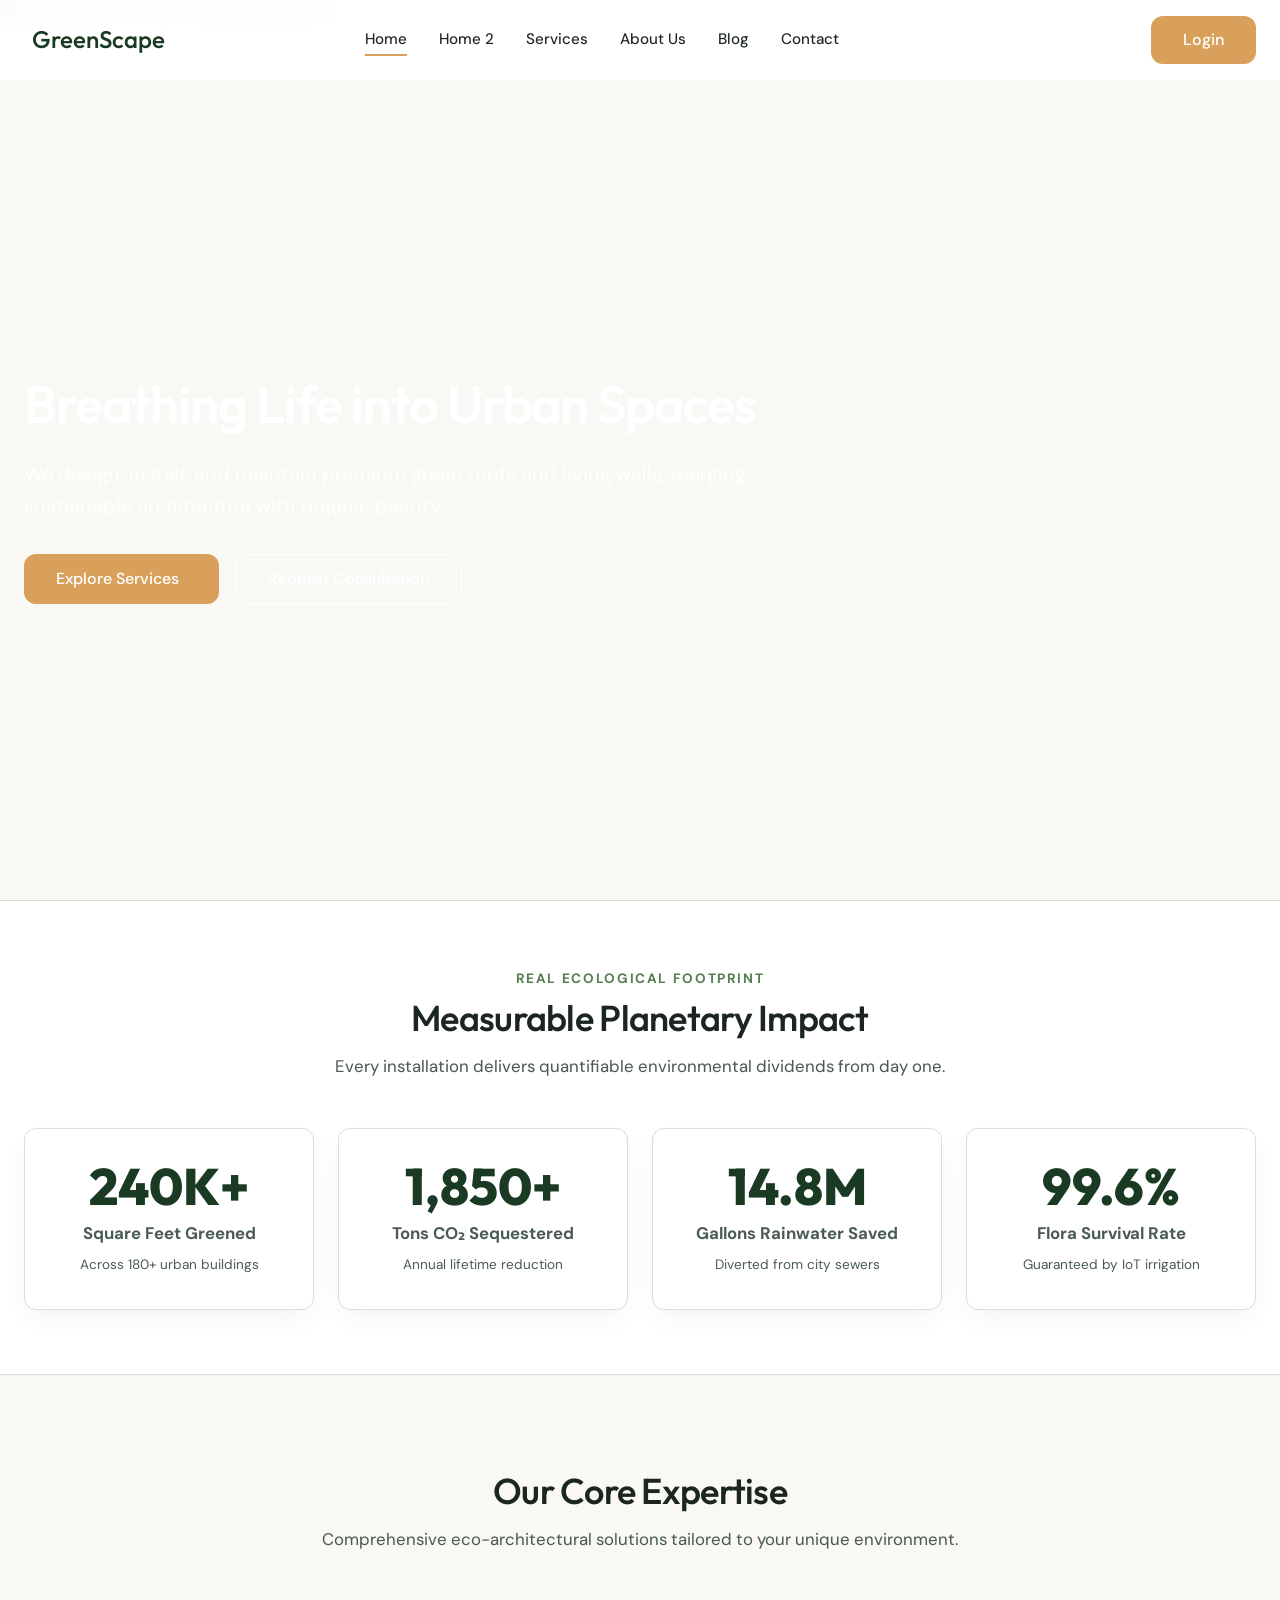
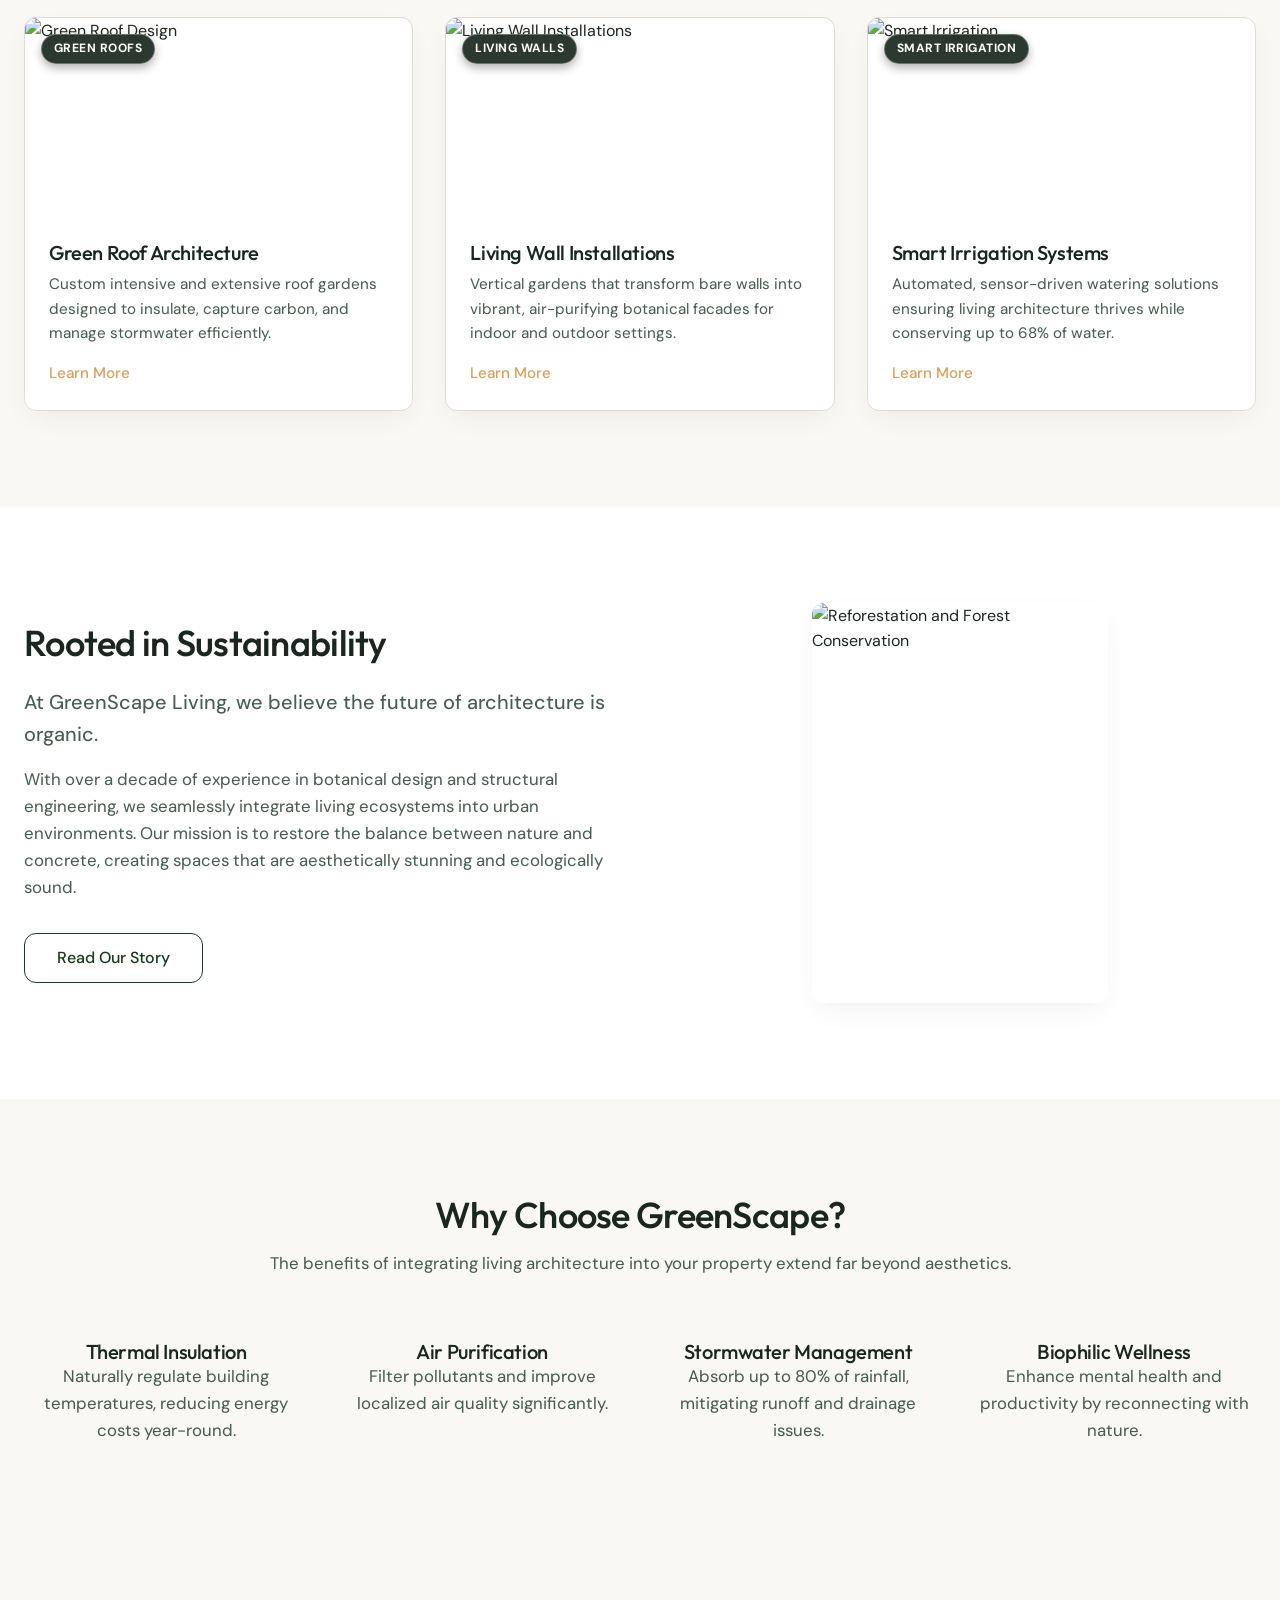
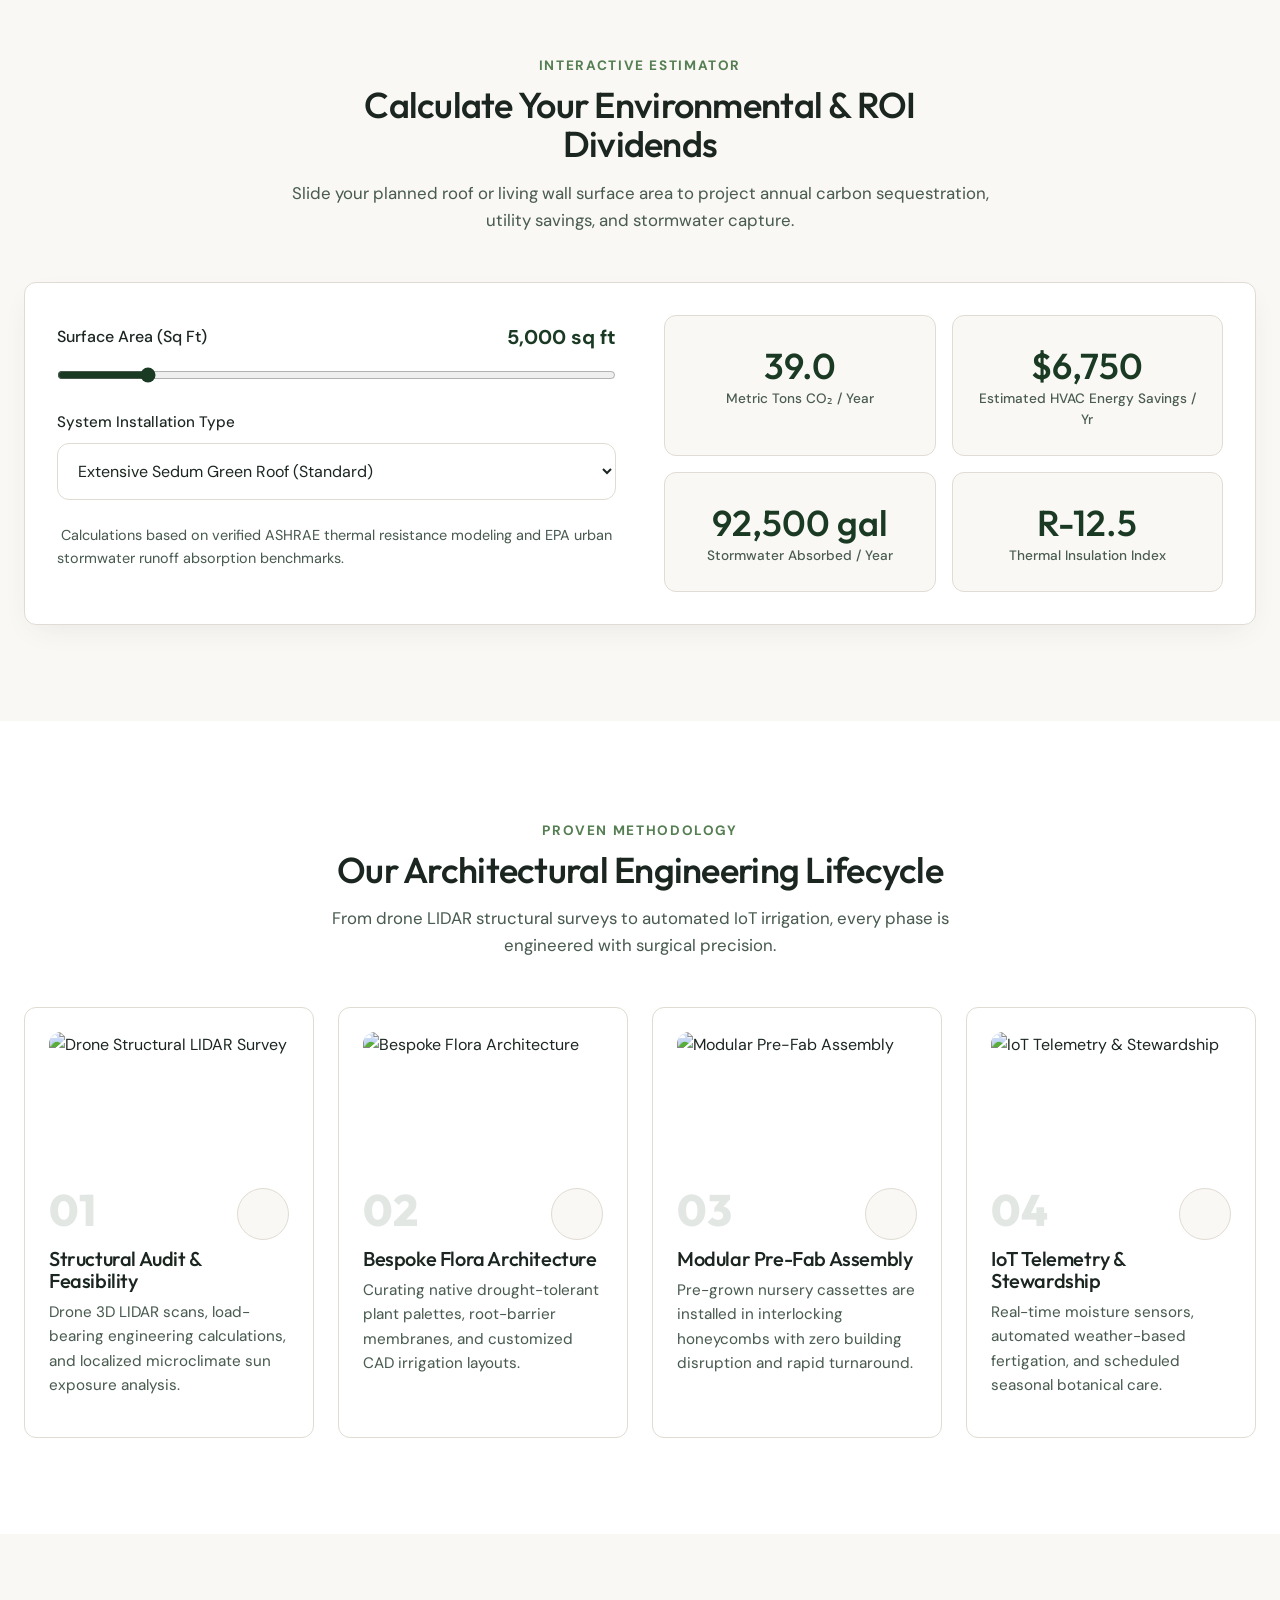
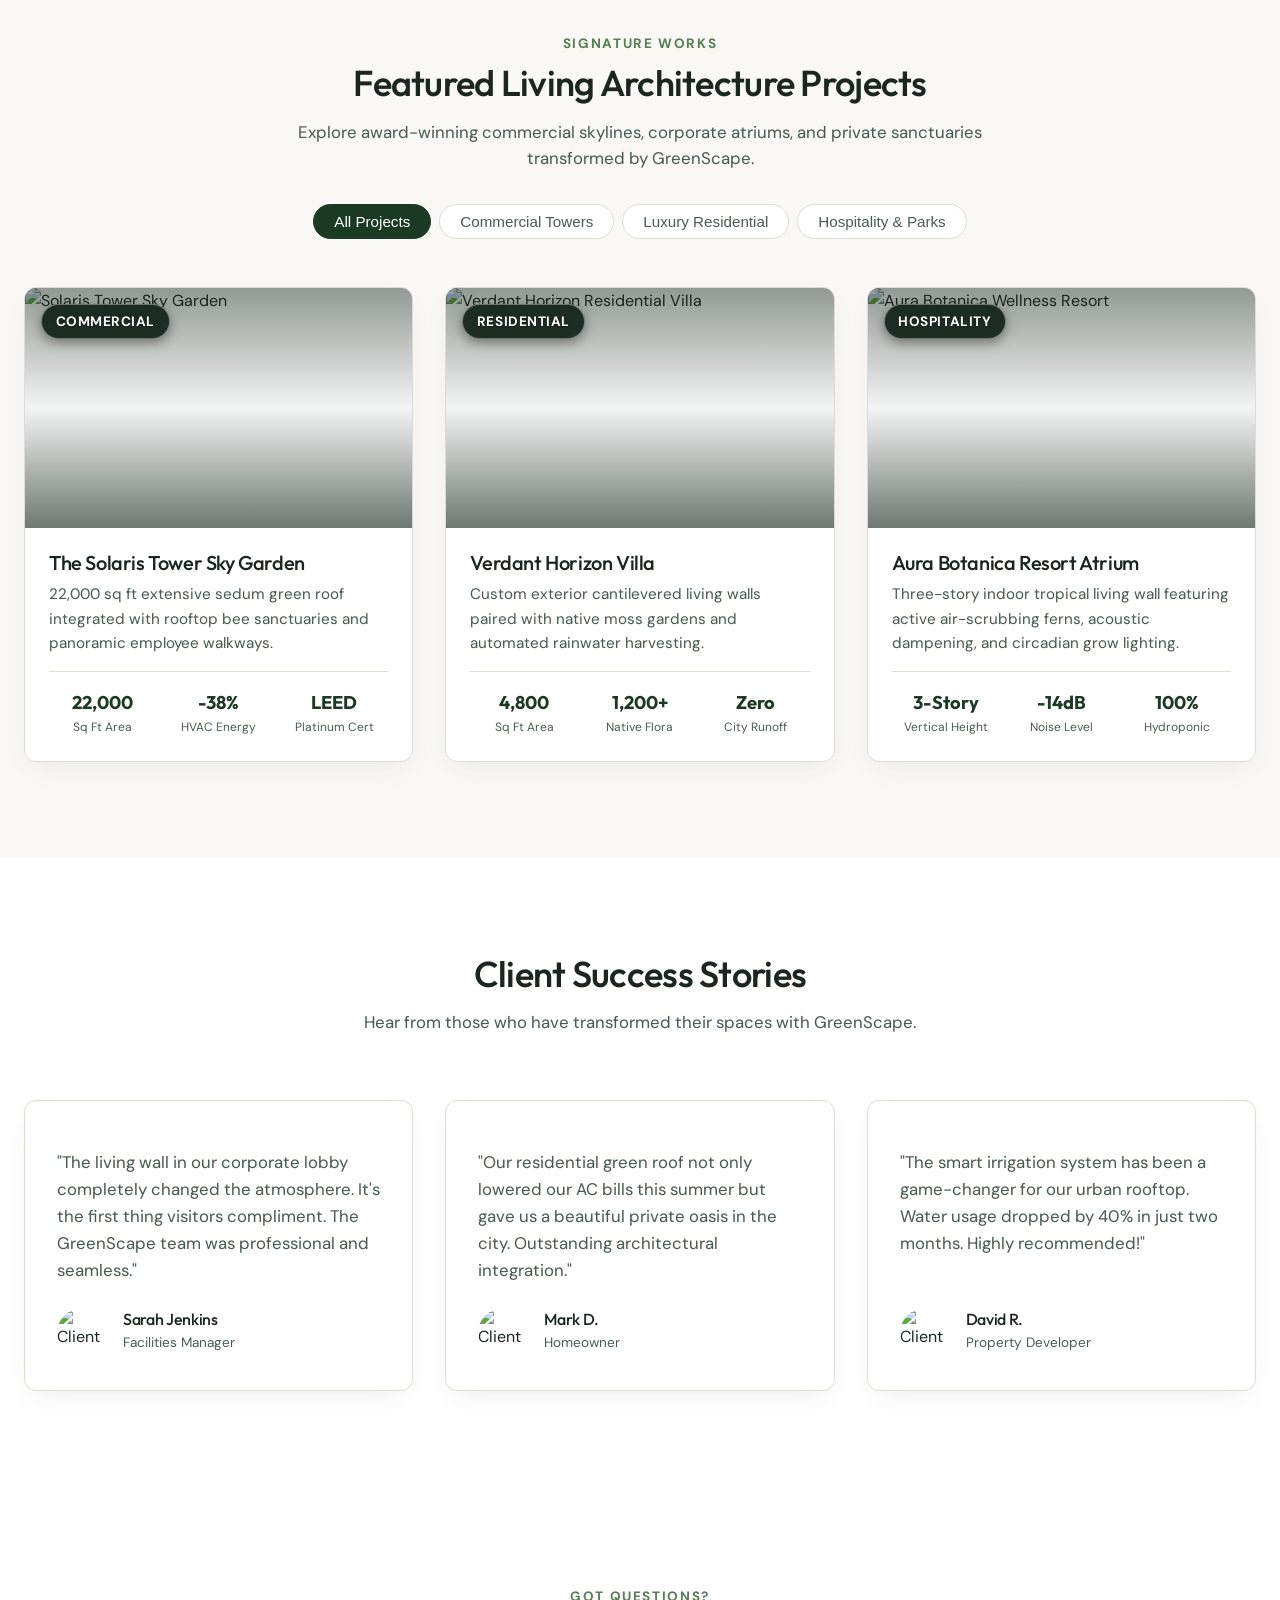
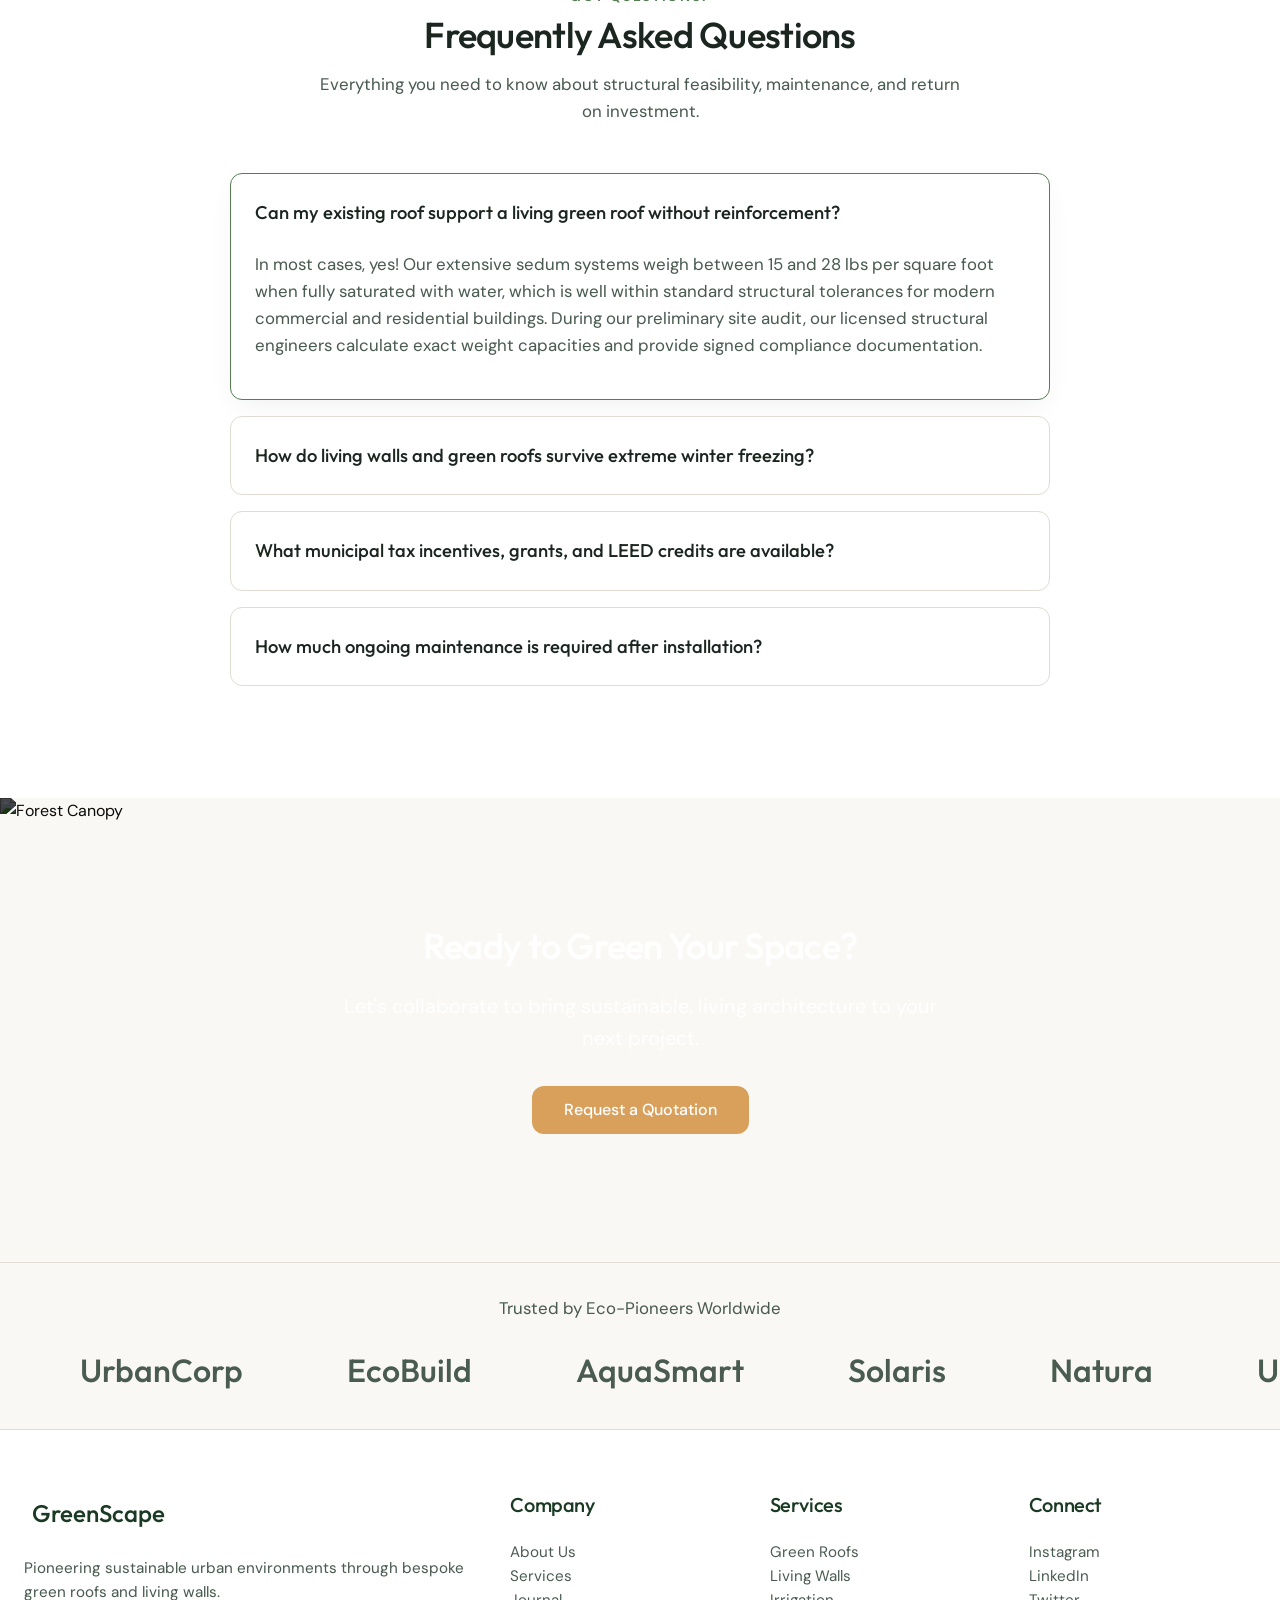
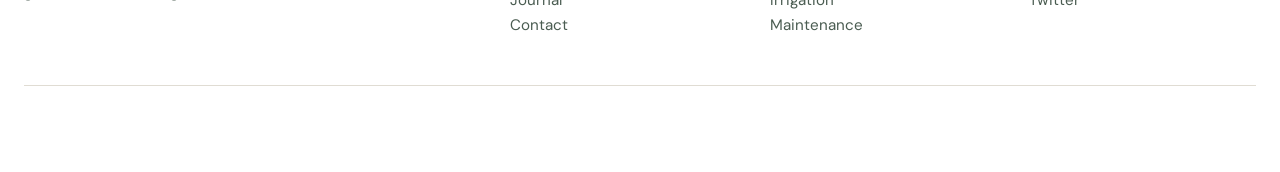
==== commit 7c918594: "Enhance visual design: update reforestation imagery, improve heading font scale, and align card desi" ====
--- a/index.html
+++ b/index.html
@@ -16,10 +16,24 @@
   <style>
     .about-story-img {
       max-width: 50%;
+      height: auto;
+      object-fit: cover;
     }
     @media (max-width: 768px) {
       .about-story-img {
-        max-width: 80%;
+        max-width: 85%;
+        width: 100%;
+        max-height: 280px !important;
+        height: 280px !important;
+        object-fit: cover;
+        object-position: center;
+      }
+    }
+    @media (max-width: 480px) {
+      .about-story-img {
+        max-width: 100%;
+        max-height: 220px !important;
+        height: 220px !important;
       }
     }
   </style>
@@ -95,7 +109,7 @@
     <!-- Hero Section -->
     <section class="hero">
       <div class="hero-bg">
-        <img src="https://images.unsplash.com/photo-1616423640778-28d1b53229bd?q=80&w=1920&auto=format&fit=crop" alt="Living Wall Background" loading="lazy">
+        <img src="https://images.unsplash.com/photo-1448375240586-882707db888b?q=80&w=1920&auto=format&fit=crop" alt="Reforestation & Forest Canopy Background" loading="lazy">
       </div>
       <div class="container">
         <div class="hero-content">
@@ -152,29 +166,40 @@
         </div>
         
         <div class="card-grid">
-          <div class="card">
-            <div class="card-icon">
-              <i class="ph ph-house-line"></i>
-            </div>
-            <h3>Green Roof Design</h3>
-            <p>Custom intensive and extensive roof gardens designed to insulate, manage stormwater, and beautify your property.</p>
-            <a href="services.html" class="nav-link" style="margin-top: 1.5rem; display: inline-block;">Learn More</a>
-          </div>
-          <div class="card">
-            <div class="card-icon">
-              <i class="ph ph-plant"></i>
-            </div>
-            <h3>Living Wall Installations</h3>
-            <p>Vertical gardens that transform bare walls into vibrant, air-purifying masterpieces for indoor or outdoor spaces.</p>
-            <a href="services.html" class="nav-link" style="margin-top: 1.5rem; display: inline-block;">Learn More</a>
-          </div>
-          <div class="card">
-            <div class="card-icon">
-              <i class="ph ph-drop"></i>
-            </div>
-            <h3>Smart Irrigation</h3>
-            <p>Automated, water-efficient irrigation systems ensuring your green installations thrive with minimal maintenance.</p>
-            <a href="services.html" class="nav-link" style="margin-top: 1.5rem; display: inline-block;">Learn More</a>
+          <div class="card card-image-card fade-up">
+            <div class="card-media">
+              <img src="https://images.unsplash.com/photo-1518531933037-91b2f5f229cc?q=80&w=800&auto=format&fit=crop" alt="Green Roof Design" loading="lazy">
+              <span class="card-media-badge">Green Roofs</span>
+            </div>
+            <div class="card-body">
+              <h3>Green Roof Architecture</h3>
+              <p>Custom intensive and extensive roof gardens designed to insulate, capture carbon, and manage stormwater efficiently.</p>
+              <a href="services.html" class="nav-link">Learn More <i class="ph ph-arrow-right"></i></a>
+            </div>
+          </div>
+
+          <div class="card card-image-card fade-up">
+            <div class="card-media">
+              <img src="https://images.unsplash.com/photo-1597212618440-806262de4f6b?q=80&w=800&auto=format&fit=crop" alt="Living Wall Installations" loading="lazy">
+              <span class="card-media-badge">Living Walls</span>
+            </div>
+            <div class="card-body">
+              <h3>Living Wall Installations</h3>
+              <p>Vertical gardens that transform bare walls into vibrant, air-purifying botanical facades for indoor and outdoor settings.</p>
+              <a href="services.html" class="nav-link">Learn More <i class="ph ph-arrow-right"></i></a>
+            </div>
+          </div>
+
+          <div class="card card-image-card fade-up">
+            <div class="card-media">
+              <img src="https://images.unsplash.com/photo-1501004318641-b39e6451bec6?q=80&w=800&auto=format&fit=crop" alt="Smart Irrigation" loading="lazy">
+              <span class="card-media-badge">Smart Irrigation</span>
+            </div>
+            <div class="card-body">
+              <h3>Smart Irrigation Systems</h3>
+              <p>Automated, sensor-driven watering solutions ensuring living architecture thrives while conserving up to 68% of water.</p>
+              <a href="services.html" class="nav-link">Learn More <i class="ph ph-arrow-right"></i></a>
+            </div>
           </div>
         </div>
       </div>
@@ -183,15 +208,15 @@
     <!-- About / Story Section -->
     <section class="section" style="background-color: var(--clr-surface);">
       <div class="container">
-        <div class="mobile-reverse" style="display: grid; grid-template-columns: repeat(auto-fit, minmax(300px, 1fr)); gap: var(--space-12); align-items: center;">
+        <div class="mobile-reverse" style="display: grid; grid-template-columns: repeat(auto-fit, minmax(320px, 1fr)); gap: var(--space-12); align-items: center;">
           <div class="fade-up">
             <h2 style="margin-bottom: var(--space-6);">Rooted in Sustainability</h2>
             <p class="lead-text">At GreenScape Living, we believe the future of architecture is organic.</p>
             <p>With over a decade of experience in botanical design and structural engineering, we seamlessly integrate living ecosystems into urban environments. Our mission is to restore the balance between nature and concrete, creating spaces that are aesthetically stunning and ecologically sound.</p>
             <a href="about.html" class="btn btn-secondary" style="margin-top: var(--space-4);">Read Our Story</a>
           </div>
-          <div class="fade-up" style="text-align: center;">
-            <img src="https://images.unsplash.com/photo-1518531933037-91b2f5f229cc?q=80&w=800&auto=format&fit=crop" alt="Green architecture" class="about-story-img" style="border-radius: var(--radius-main); box-shadow: var(--shadow-main); height: auto; margin: 0 auto;">
+          <div class="fade-up" style="display: flex; justify-content: center; width: 100%;">
+            <img src="https://images.unsplash.com/photo-1542601906990-b4d3fb778b09?q=80&w=1200&auto=format&fit=crop" alt="Reforestation and Forest Conservation" class="about-story-img" style="width: 100%; height: 100%; min-height: 400px; max-height: 500px; object-fit: cover; border-radius: var(--radius-main); box-shadow: var(--shadow-main); display: block;">
           </div>
         </div>
       </div>
@@ -305,29 +330,49 @@
 
         <div class="process-grid">
           <div class="process-card fade-up">
-            <div class="process-step-num">01</div>
-            <div class="process-card-icon"><i class="ph ph-compass-tool"></i></div>
+            <div style="height: 140px; border-radius: var(--radius-main); overflow: hidden; margin-bottom: var(--space-4);">
+              <img src="https://images.unsplash.com/photo-1508873696983-2df5293cb32f?q=80&w=600&auto=format&fit=crop" alt="Drone Structural LIDAR Survey" style="width: 100%; height: 100%; object-fit: cover;">
+            </div>
+            <div style="display: flex; align-items: center; justify-content: space-between; margin-bottom: var(--space-2);">
+              <div class="process-step-num">01</div>
+              <div class="process-card-icon" style="margin-bottom: 0;"><i class="ph ph-compass-tool"></i></div>
+            </div>
             <h3 style="font-size: 1.25rem; margin-bottom: var(--space-2);">Structural Audit & Feasibility</h3>
             <p style="font-size: 0.95rem;">Drone 3D LIDAR scans, load-bearing engineering calculations, and localized microclimate sun exposure analysis.</p>
           </div>
 
           <div class="process-card fade-up">
-            <div class="process-step-num">02</div>
-            <div class="process-card-icon"><i class="ph ph-pencil-line"></i></div>
+            <div style="height: 140px; border-radius: var(--radius-main); overflow: hidden; margin-bottom: var(--space-4);">
+              <img src="https://images.unsplash.com/photo-1585320806297-9794b3e4eeae?q=80&w=600&auto=format&fit=crop" alt="Bespoke Flora Architecture" style="width: 100%; height: 100%; object-fit: cover;">
+            </div>
+            <div style="display: flex; align-items: center; justify-content: space-between; margin-bottom: var(--space-2);">
+              <div class="process-step-num">02</div>
+              <div class="process-card-icon" style="margin-bottom: 0;"><i class="ph ph-pencil-line"></i></div>
+            </div>
             <h3 style="font-size: 1.25rem; margin-bottom: var(--space-2);">Bespoke Flora Architecture</h3>
             <p style="font-size: 0.95rem;">Curating native drought-tolerant plant palettes, root-barrier membranes, and customized CAD irrigation layouts.</p>
           </div>
 
           <div class="process-card fade-up">
-            <div class="process-step-num">03</div>
-            <div class="process-card-icon"><i class="ph ph-hammer"></i></div>
+            <div style="height: 140px; border-radius: var(--radius-main); overflow: hidden; margin-bottom: var(--space-4);">
+              <img src="https://images.unsplash.com/photo-1542601906990-b4d3fb778b09?q=80&w=600&auto=format&fit=crop" alt="Modular Pre-Fab Assembly" style="width: 100%; height: 100%; object-fit: cover;">
+            </div>
+            <div style="display: flex; align-items: center; justify-content: space-between; margin-bottom: var(--space-2);">
+              <div class="process-step-num">03</div>
+              <div class="process-card-icon" style="margin-bottom: 0;"><i class="ph ph-hammer"></i></div>
+            </div>
             <h3 style="font-size: 1.25rem; margin-bottom: var(--space-2);">Modular Pre-Fab Assembly</h3>
             <p style="font-size: 0.95rem;">Pre-grown nursery cassettes are installed in interlocking honeycombs with zero building disruption and rapid turnaround.</p>
           </div>
 
           <div class="process-card fade-up">
-            <div class="process-step-num">04</div>
-            <div class="process-card-icon"><i class="ph ph-wifi-high"></i></div>
+            <div style="height: 140px; border-radius: var(--radius-main); overflow: hidden; margin-bottom: var(--space-4);">
+              <img src="https://images.unsplash.com/photo-1558441719-aa34455441cb?q=80&w=600&auto=format&fit=crop" alt="IoT Telemetry & Stewardship" style="width: 100%; height: 100%; object-fit: cover;">
+            </div>
+            <div style="display: flex; align-items: center; justify-content: space-between; margin-bottom: var(--space-2);">
+              <div class="process-step-num">04</div>
+              <div class="process-card-icon" style="margin-bottom: 0;"><i class="ph ph-wifi-high"></i></div>
+            </div>
             <h3 style="font-size: 1.25rem; margin-bottom: var(--space-2);">IoT Telemetry & Stewardship</h3>
             <p style="font-size: 0.95rem;">Real-time moisture sensors, automated weather-based fertigation, and scheduled seasonal botanical care.</p>
           </div>
@@ -354,12 +399,12 @@
         <div class="project-grid">
           <div class="project-card fade-up" data-category="commercial">
             <div class="project-card-thumb">
-              <img src="https://i.pinimg.com/1200x/a2/9b/b7/a29bb72df797089f3ab3d84bbd8e2fae.jpg" alt="Solaris Tower Sky Garden" loading="lazy">
-              <span class="badge badge-primary" style="position: absolute; top: 1rem; left: 1rem; z-index: 2;">Commercial</span>
+              <img src="https://images.unsplash.com/photo-1486406146926-c627a92ad1ab?q=80&w=800&auto=format&fit=crop" alt="Solaris Tower Sky Garden" loading="lazy">
+              <span class="badge" style="position: absolute; top: 1rem; left: 1rem; z-index: 3;">Commercial</span>
             </div>
             <div class="project-card-body">
-              <h3 style="font-size: 1.35rem; margin-bottom: 0.5rem;">The Solaris Tower Sky Garden</h3>
-              <p style="font-size: 0.95rem; margin-bottom: 1rem;">22,000 sq ft extensive sedum green roof integrated with rooftop bee sanctuaries and panoramic employee walkways.</p>
+              <h3 style="font-size: 1.25rem; margin-bottom: 0.5rem; color: var(--clr-text-main);">The Solaris Tower Sky Garden</h3>
+              <p style="font-size: 0.95rem; margin-bottom: 1rem; color: var(--clr-text-muted);">22,000 sq ft extensive sedum green roof integrated with rooftop bee sanctuaries and panoramic employee walkways.</p>
               <div class="project-stats-strip">
                 <div>
                   <div class="project-stat-val">22,000</div>
@@ -380,11 +425,11 @@
           <div class="project-card fade-up" data-category="residential">
             <div class="project-card-thumb">
               <img src="https://images.unsplash.com/photo-1518531933037-91b2f5f229cc?q=80&w=800&auto=format&fit=crop" alt="Verdant Horizon Residential Villa" loading="lazy">
-              <span class="badge badge-accent" style="position: absolute; top: 1rem; left: 1rem; z-index: 2;">Residential</span>
+              <span class="badge" style="position: absolute; top: 1rem; left: 1rem; z-index: 3;">Residential</span>
             </div>
             <div class="project-card-body">
-              <h3 style="font-size: 1.35rem; margin-bottom: 0.5rem;">Verdant Horizon Villa</h3>
-              <p style="font-size: 0.95rem; margin-bottom: 1rem;">Custom exterior cantilevered living walls paired with native moss gardens and automated rainwater harvesting.</p>
+              <h3 style="font-size: 1.25rem; margin-bottom: 0.5rem; color: var(--clr-text-main);">Verdant Horizon Villa</h3>
+              <p style="font-size: 0.95rem; margin-bottom: 1rem; color: var(--clr-text-muted);">Custom exterior cantilevered living walls paired with native moss gardens and automated rainwater harvesting.</p>
               <div class="project-stats-strip">
                 <div>
                   <div class="project-stat-val">4,800</div>
@@ -404,12 +449,12 @@
 
           <div class="project-card fade-up" data-category="hospitality">
             <div class="project-card-thumb">
-              <img src="https://images.unsplash.com/photo-1616423640778-28d1b53229bd?q=80&w=800&auto=format&fit=crop" alt="Aura Botanica Wellness Resort" loading="lazy">
-              <span class="badge badge-primary" style="position: absolute; top: 1rem; left: 1rem; z-index: 2;">Hospitality</span>
+              <img src="https://images.unsplash.com/photo-1597212618440-806262de4f6b?q=80&w=800&auto=format&fit=crop" alt="Aura Botanica Wellness Resort" loading="lazy">
+              <span class="badge" style="position: absolute; top: 1rem; left: 1rem; z-index: 3;">Hospitality</span>
             </div>
             <div class="project-card-body">
-              <h3 style="font-size: 1.35rem; margin-bottom: 0.5rem;">Aura Botanica Resort Atrium</h3>
-              <p style="font-size: 0.95rem; margin-bottom: 1rem;">Three-story indoor tropical living wall featuring active air-scrubbing ferns, acoustic dampening, and circadian grow lighting.</p>
+              <h3 style="font-size: 1.25rem; margin-bottom: 0.5rem; color: var(--clr-text-main);">Aura Botanica Resort Atrium</h3>
+              <p style="font-size: 0.95rem; margin-bottom: 1rem; color: var(--clr-text-muted);">Three-story indoor tropical living wall featuring active air-scrubbing ferns, acoustic dampening, and circadian grow lighting.</p>
               <div class="project-stats-strip">
                 <div>
                   <div class="project-stat-val">3-Story</div>
--- a/assets/css/style.css
+++ b/assets/css/style.css
@@ -38,10 +38,10 @@
   --weight-bold-inline: 500;
 
   /* Sizes */
-  --size-h1: clamp(2.5rem, 4vw + 1rem, 4.5rem);
-  --size-h2: clamp(2rem, 3vw + 1rem, 3rem);
-  --size-h3: clamp(1.75rem, 3vw + 0.5rem, 2.5rem);
-  --size-h4: 1.5rem;
+  --size-h1: clamp(2rem, 3.2vw + 0.75rem, 3.25rem);
+  --size-h2: clamp(1.6rem, 2.4vw + 0.5rem, 2.25rem);
+  --size-h3: clamp(1.3rem, 1.8vw + 0.4rem, 1.75rem);
+  --size-h4: clamp(1.15rem, 1.2vw + 0.3rem, 1.35rem);
   --size-body: 1.05rem;
   --size-lead: 1.25rem;
   --size-btn: 1rem;
@@ -536,6 +536,79 @@
   color: var(--clr-accent-hover);
 }
 
+/* Image-Based Service and Solution Cards */
+.card-image-card {
+  padding: 0;
+  overflow: hidden;
+  align-items: stretch;
+  text-align: left;
+}
+.card-image-card .card-media {
+  width: 100%;
+  height: 200px;
+  overflow: hidden;
+  position: relative;
+}
+.card-image-card .card-media img {
+  width: 100%;
+  height: 100%;
+  object-fit: cover;
+  transition: transform 0.6s ease;
+}
+.card-image-card:hover .card-media img {
+  transform: scale(1.06);
+}
+.card-image-card .card-media-badge {
+  position: absolute;
+  top: 1rem;
+  left: 1rem;
+  z-index: 2;
+  background-color: rgba(14, 30, 20, 0.88);
+  color: #ffffff;
+  border: 1px solid rgba(255, 255, 255, 0.3);
+  backdrop-filter: blur(8px);
+  -webkit-backdrop-filter: blur(8px);
+  padding: 0.25rem 0.75rem;
+  border-radius: var(--radius-full);
+  font-size: 0.75rem;
+  font-weight: 700;
+  letter-spacing: 0.04em;
+  text-transform: uppercase;
+  box-shadow: 0 4px 10px rgba(0, 0, 0, 0.3);
+}
+.card-image-card .card-body {
+  padding: var(--space-6);
+  display: flex;
+  flex-direction: column;
+  flex-grow: 1;
+}
+.card-image-card .card-body h3 {
+  font-size: 1.25rem;
+  margin-bottom: var(--space-2);
+  color: var(--clr-text-main);
+}
+.card-image-card .card-body p {
+  font-size: 0.95rem;
+  line-height: 1.6;
+  margin-bottom: var(--space-4);
+  color: var(--clr-text-muted);
+  flex-grow: 1;
+}
+.card-image-card .card-body .nav-link {
+  margin-top: auto;
+  align-self: flex-start;
+}
+[dir="rtl"] .card-image-card {
+  text-align: right;
+}
+[dir="rtl"] .card-image-card .card-media-badge {
+  left: auto;
+  right: 1rem;
+}
+[dir="rtl"] .card-image-card .card-body .nav-link {
+  align-self: flex-end;
+}
+
 /* Forms */
 .form-group {
   margin-bottom: var(--space-6);
@@ -1226,6 +1299,29 @@
   overflow: hidden;
   position: relative;
 }
+.project-card-thumb::after {
+  content: '';
+  position: absolute;
+  inset: 0;
+  background: linear-gradient(180deg, rgba(14, 30, 20, 0.45) 0%, rgba(14, 30, 20, 0.05) 50%, rgba(14, 30, 20, 0.6) 100%);
+  pointer-events: none;
+  transition: opacity 0.3s ease;
+}
+.project-card:hover .project-card-thumb::after {
+  opacity: 0.8;
+}
+.project-card-thumb .badge {
+  background-color: rgba(14, 30, 20, 0.9) !important;
+  color: #ffffff !important;
+  border: 1px solid rgba(255, 255, 255, 0.35);
+  backdrop-filter: blur(8px);
+  -webkit-backdrop-filter: blur(8px);
+  box-shadow: 0 4px 12px rgba(0, 0, 0, 0.4);
+  text-shadow: 0 1px 2px rgba(0, 0, 0, 0.5);
+  font-weight: 700;
+  letter-spacing: 0.04em;
+  padding: 0.35rem 0.85rem;
+}
 .project-card-thumb img {
   width: 100%;
   height: 100%;
@@ -1405,10 +1501,33 @@
 }
 .species-body .badge {
   align-self: flex-start;
+  margin-bottom: 0.5rem;
+}
+.species-body h3 {
+  font-size: 1.25rem;
+  font-weight: 600;
+  margin-top: 0;
+  margin-bottom: 0.25rem;
+  line-height: 1.3;
+}
+.species-body .species-scientific {
+  font-size: 0.85rem;
+  font-style: italic;
+  color: var(--clr-text-muted);
+  margin-bottom: 0.5rem;
+  display: block;
+}
+.species-body .species-desc {
+  font-size: 0.9rem;
+  line-height: 1.55;
+  color: var(--clr-text-muted);
+  margin-bottom: var(--space-4);
+  flex-grow: 1;
 }
 .species-meta-row {
   display: flex;
   justify-content: space-between;
+  align-items: center;
   margin-top: auto;
   padding-top: var(--space-4);
   border-top: 1px solid var(--clr-border);
@@ -1890,6 +2009,24 @@
   padding: var(--space-8);
   background-color: var(--clr-bg);
 }
+
+/* Floating Controls Outside the Box (Top Right Corner) */
+.auth-page-actions {
+  position: fixed;
+  top: var(--space-6);
+  right: var(--space-6);
+  display: flex;
+  gap: 0.5rem;
+  z-index: 100;
+}
+
+@media (max-width: 576px) {
+  .auth-page-actions {
+    top: var(--space-4);
+    right: var(--space-4);
+  }
+}
+
 @media (max-width: 900px) {
   .auth-split-wrapper {
     grid-template-columns: 1fr;
@@ -1930,6 +2067,22 @@
   .mobile-reverse {
     display: flex !important;
     flex-direction: column-reverse;
+  }
+  .about-story-img {
+    max-width: 85% !important;
+    width: 100% !important;
+    max-height: 280px !important;
+    height: 280px !important;
+    object-fit: cover !important;
+    object-position: center !important;
+  }
+}
+
+@media (max-width: 480px) {
+  .about-story-img {
+    max-width: 100% !important;
+    max-height: 220px !important;
+    height: 220px !important;
   }
 }
 
--- a/assets/css/rtl.css
+++ b/assets/css/rtl.css
@@ -46,3 +46,4 @@
 html[dir="rtl"] .footer-link:hover {
   transform: translateX(-4px);
 }
+
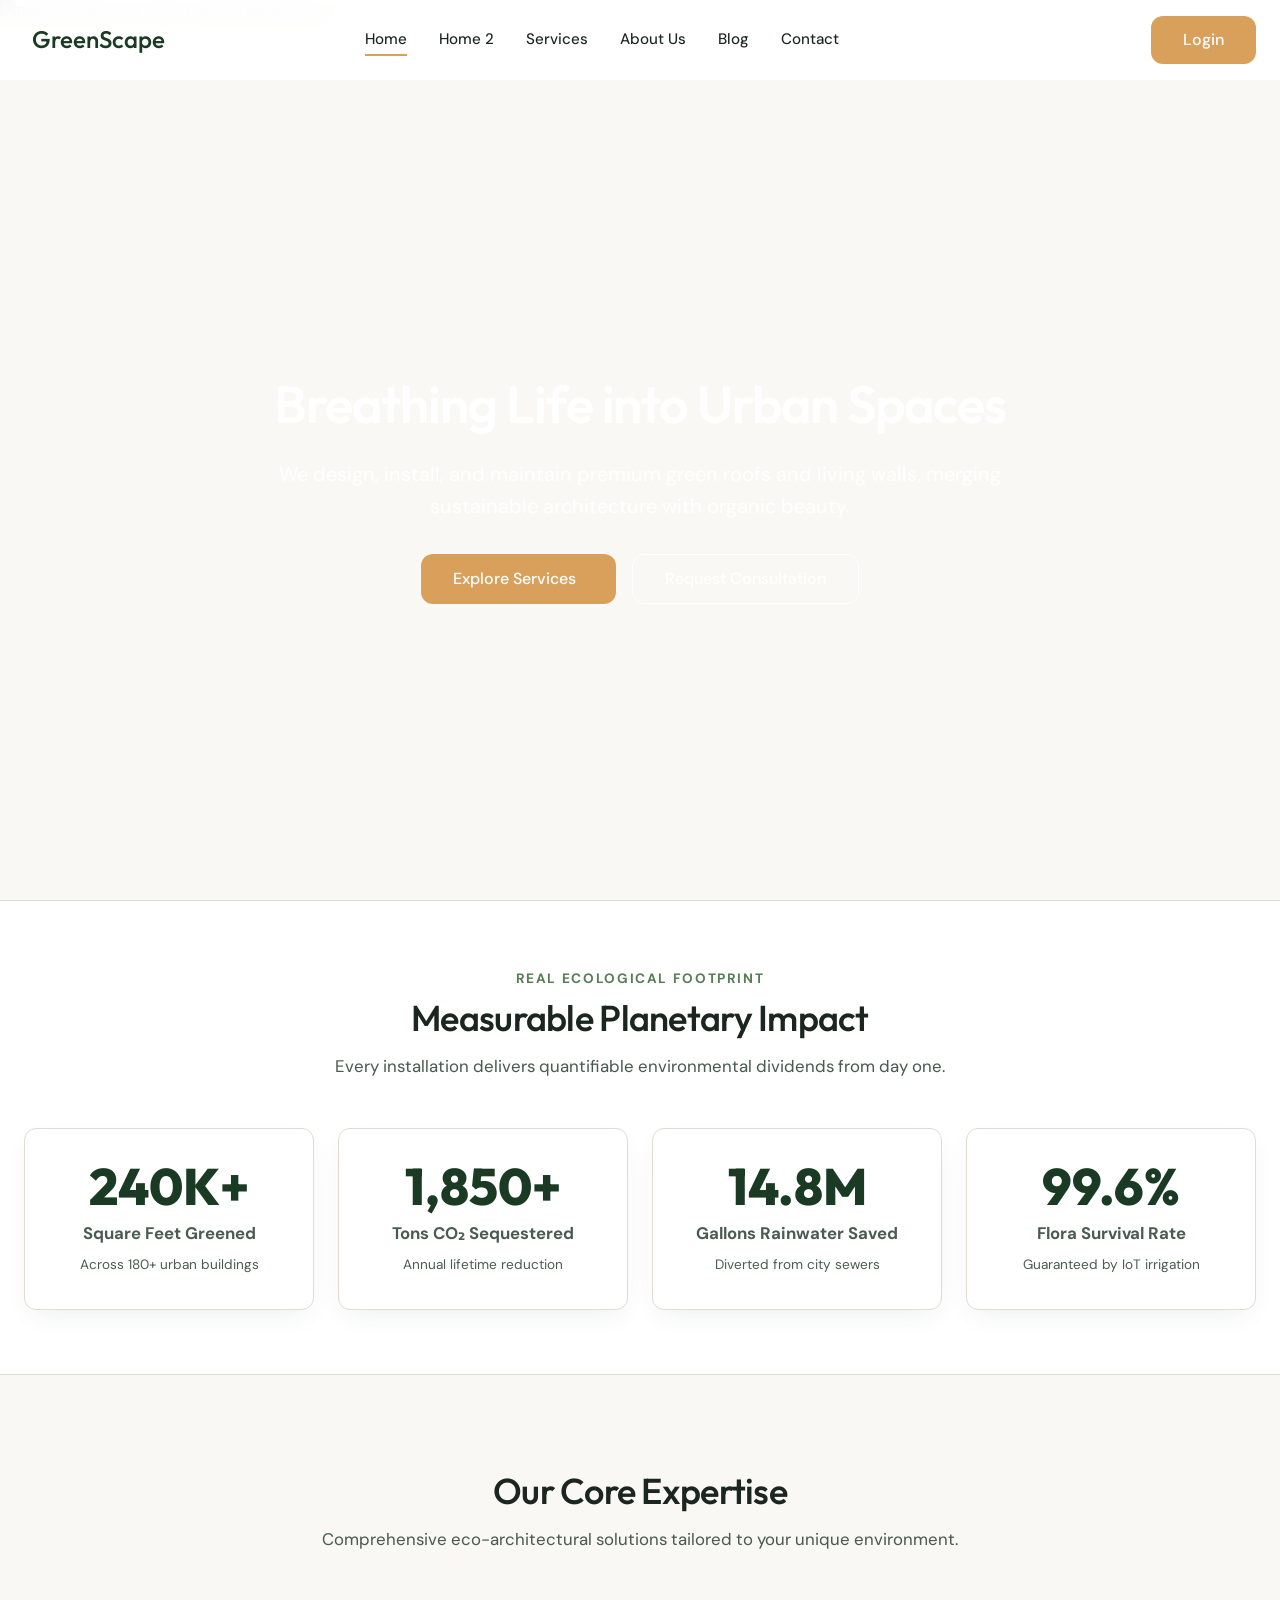
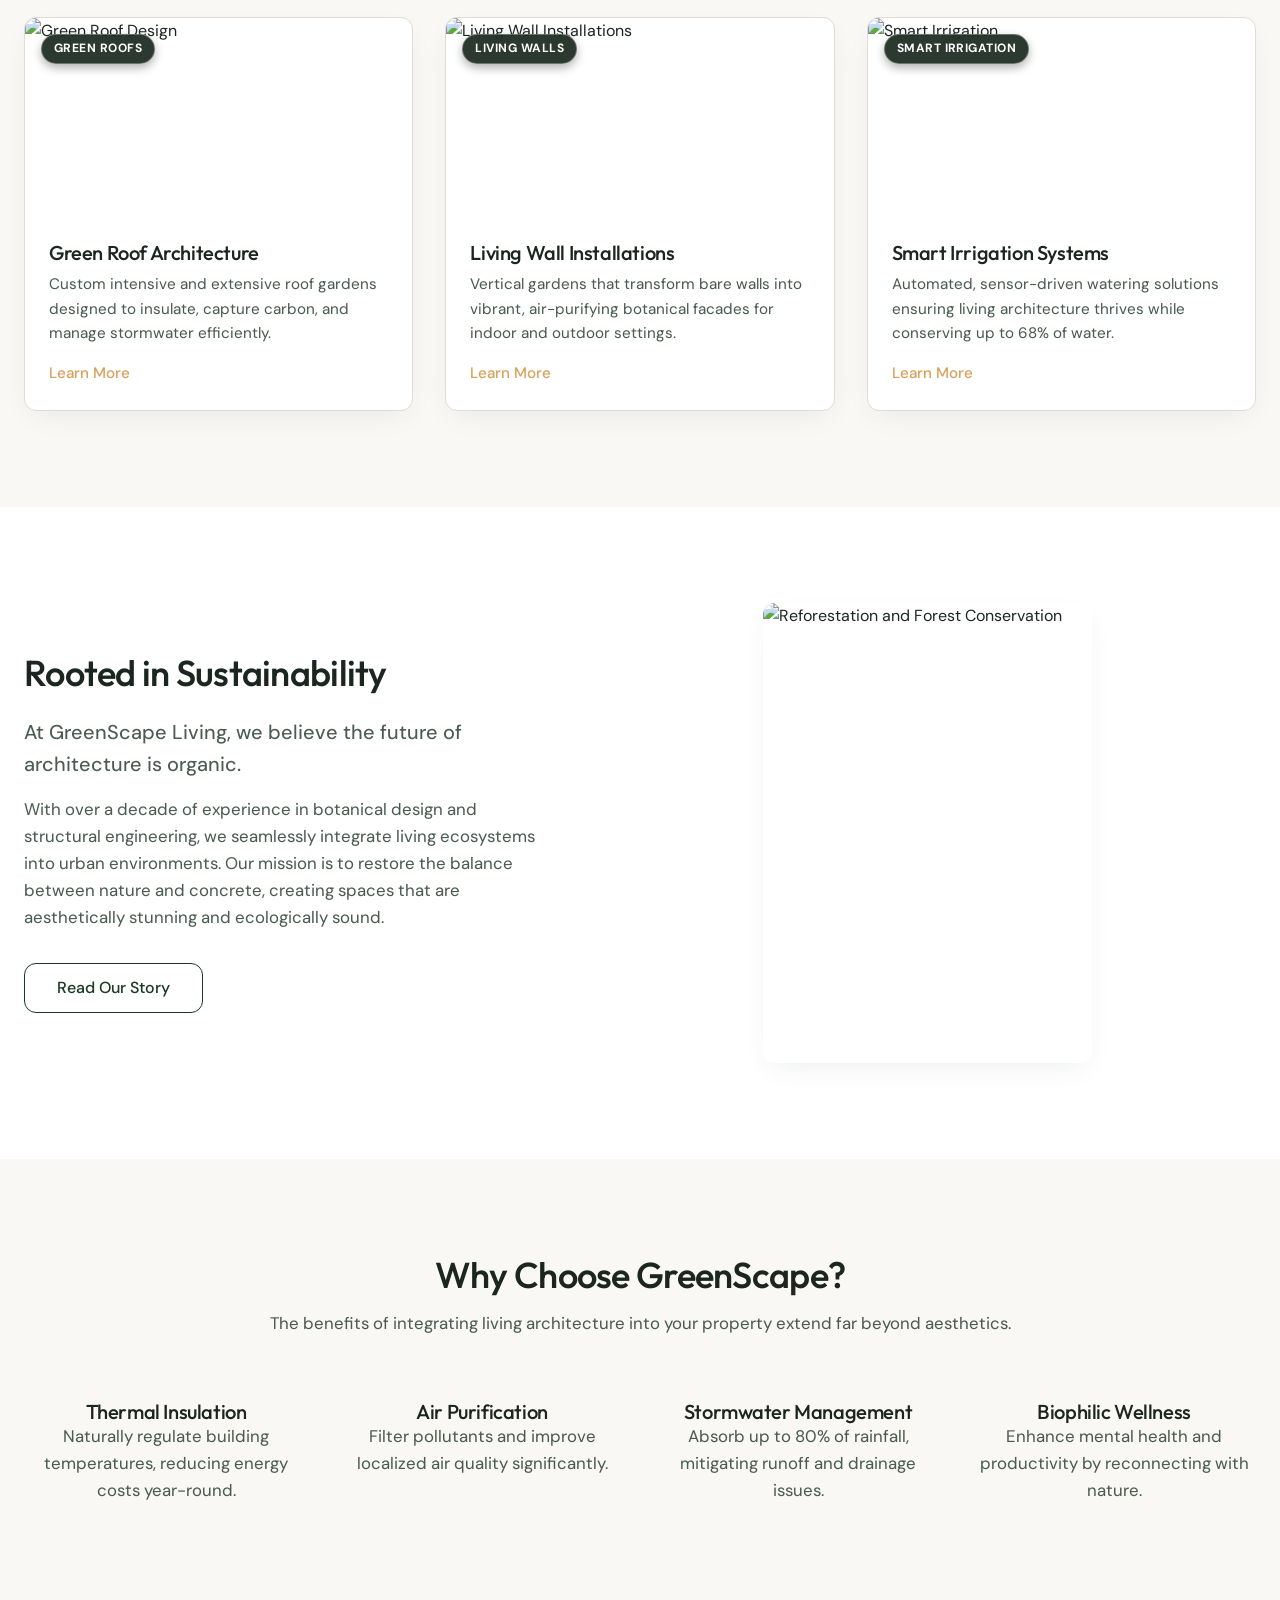
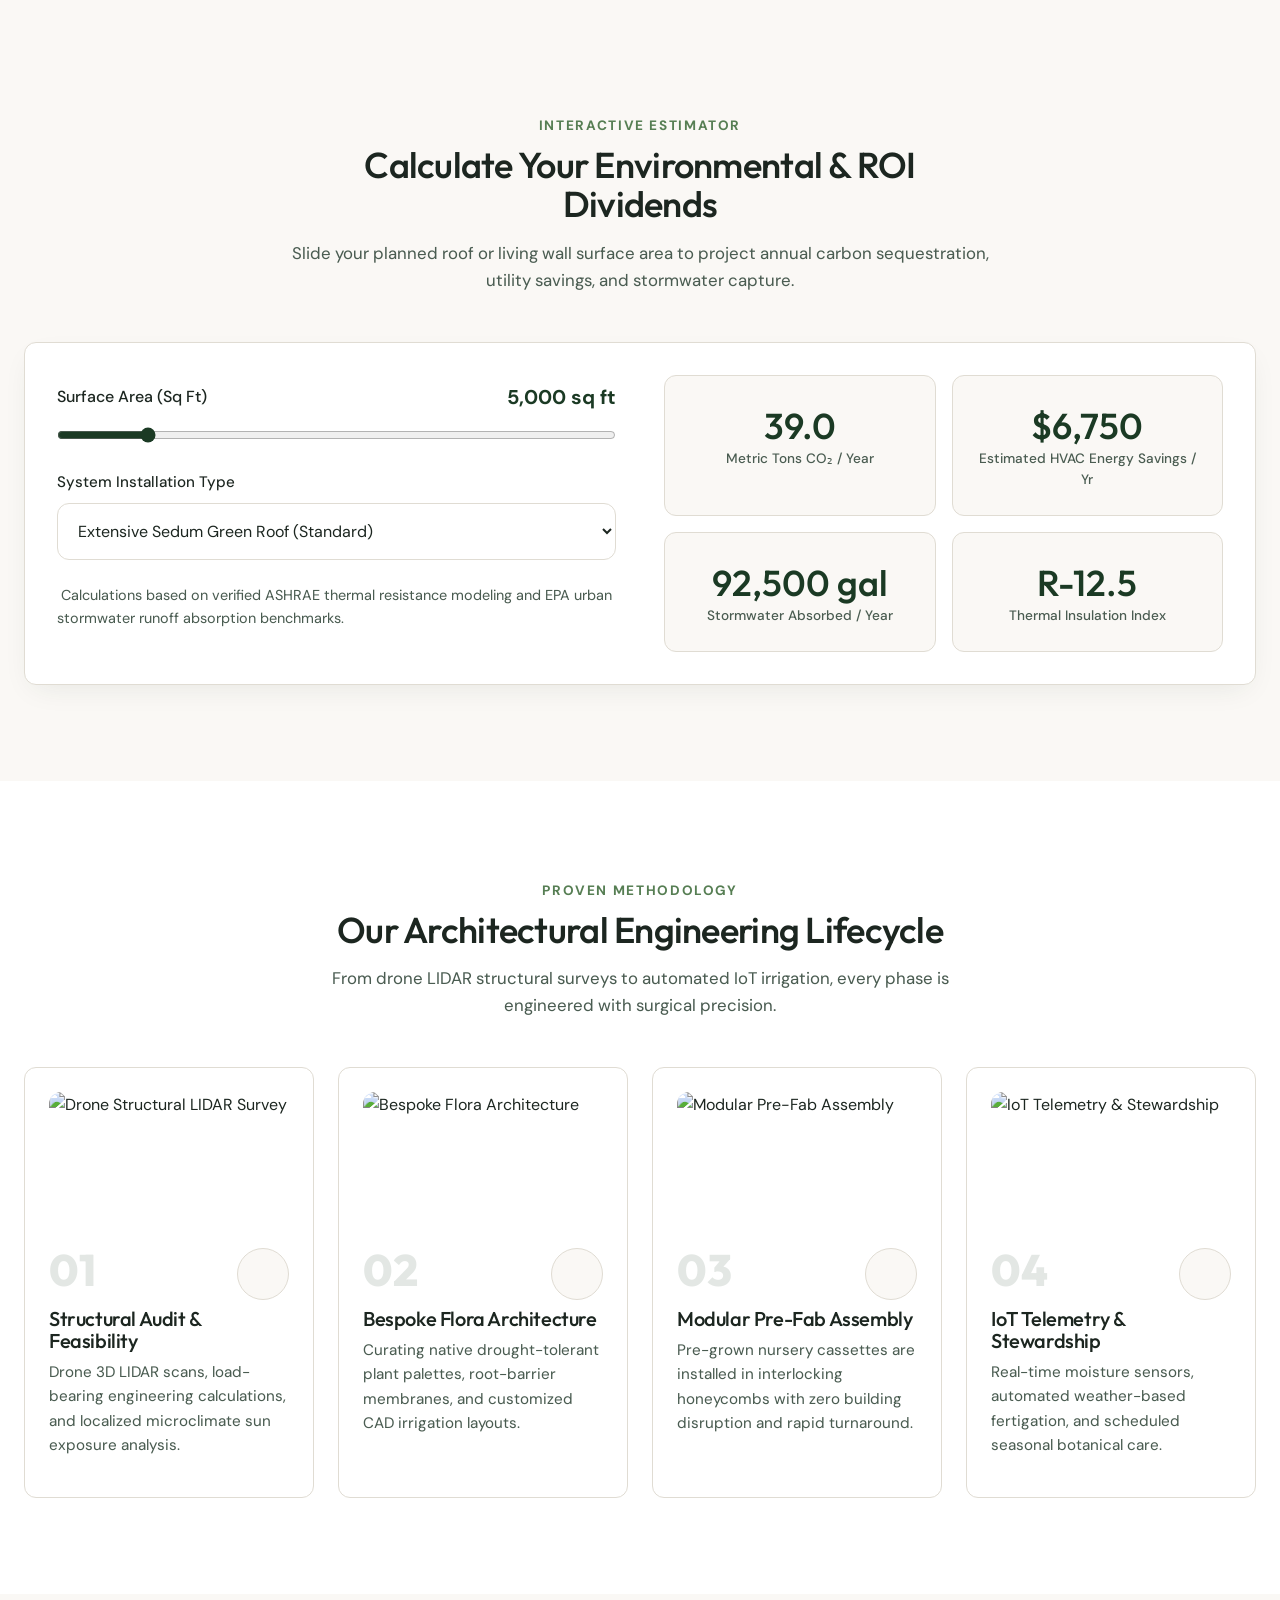
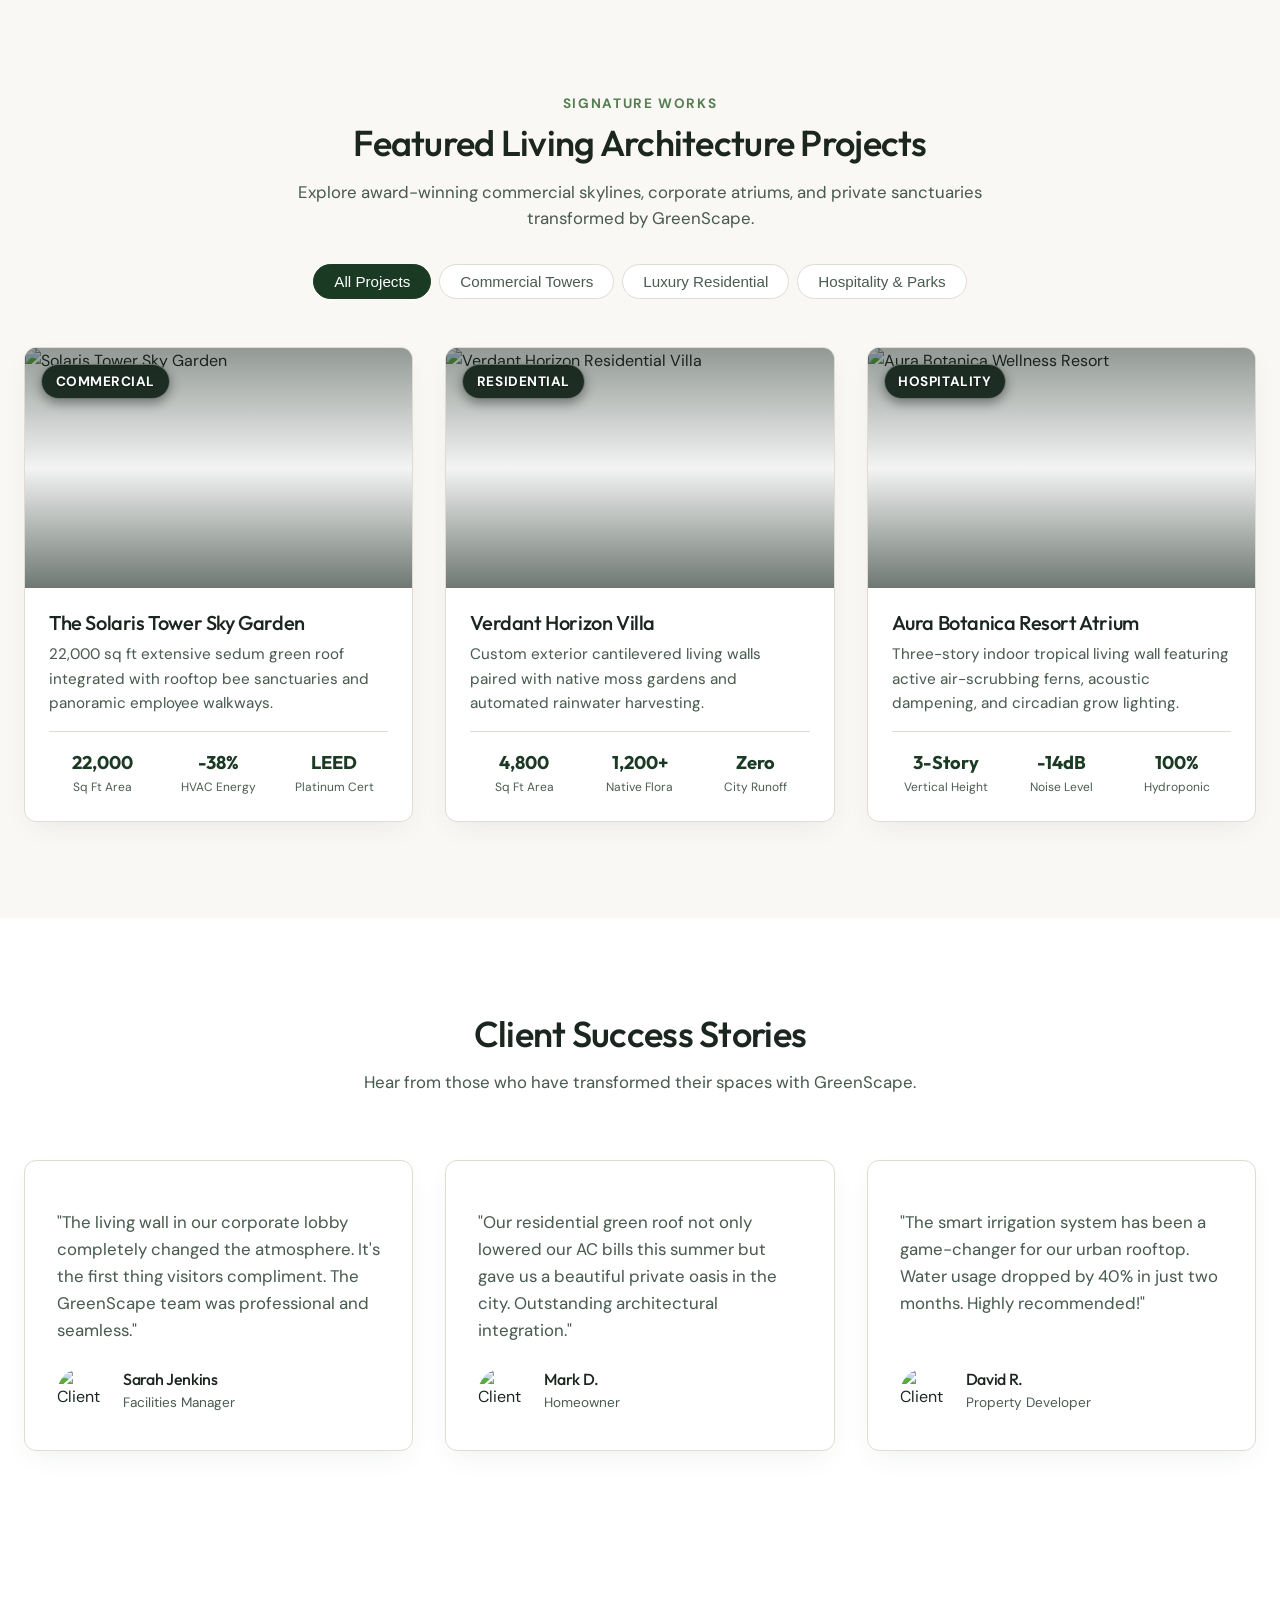
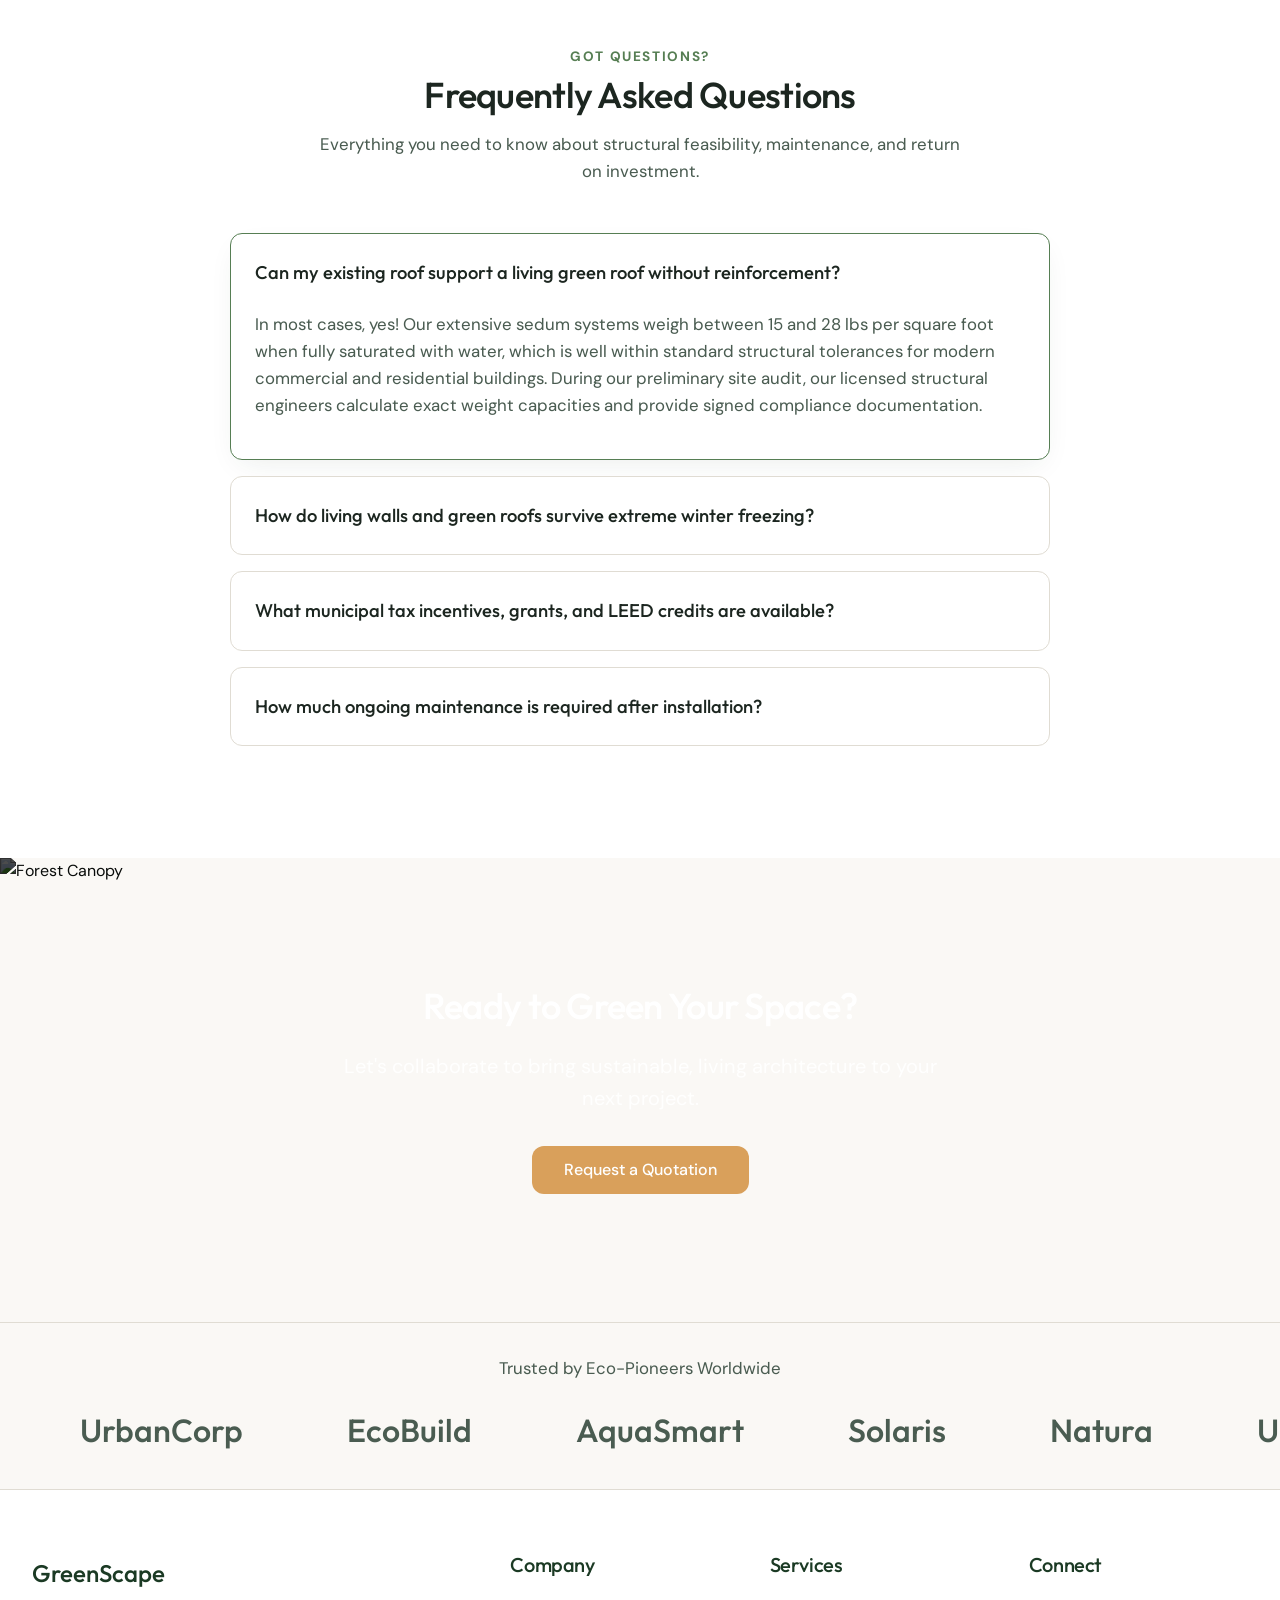
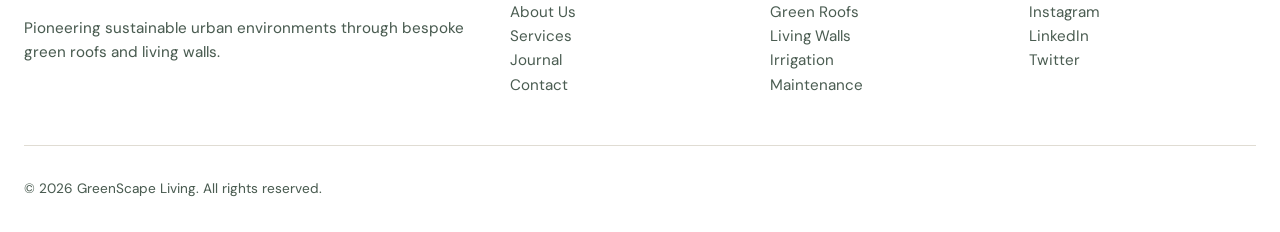
==== commit e061529a: "Fix responsive alignments, image URLs, footer visibility, and auth styling" ====
--- a/index.html
+++ b/index.html
@@ -208,7 +208,7 @@
     <!-- About / Story Section -->
     <section class="section" style="background-color: var(--clr-surface);">
       <div class="container">
-        <div class="mobile-reverse" style="display: grid; grid-template-columns: repeat(auto-fit, minmax(320px, 1fr)); gap: var(--space-12); align-items: center;">
+        <div class="mobile-reverse about-story-container" style="display: grid; grid-template-columns: repeat(auto-fit, minmax(320px, 1fr)); gap: var(--space-12); align-items: center;">
           <div class="fade-up">
             <h2 style="margin-bottom: var(--space-6);">Rooted in Sustainability</h2>
             <p class="lead-text">At GreenScape Living, we believe the future of architecture is organic.</p>
@@ -331,7 +331,7 @@
         <div class="process-grid">
           <div class="process-card fade-up">
             <div style="height: 140px; border-radius: var(--radius-main); overflow: hidden; margin-bottom: var(--space-4);">
-              <img src="https://images.unsplash.com/photo-1508873696983-2df5293cb32f?q=80&w=600&auto=format&fit=crop" alt="Drone Structural LIDAR Survey" style="width: 100%; height: 100%; object-fit: cover;">
+              <img src="https://images.unsplash.com/photo-1508614589041-895b88991e3e?q=80&w=600&auto=format&fit=crop" alt="Drone Structural LIDAR Survey" style="width: 100%; height: 100%; object-fit: cover;">
             </div>
             <div style="display: flex; align-items: center; justify-content: space-between; margin-bottom: var(--space-2);">
               <div class="process-step-num">01</div>
@@ -367,7 +367,7 @@
 
           <div class="process-card fade-up">
             <div style="height: 140px; border-radius: var(--radius-main); overflow: hidden; margin-bottom: var(--space-4);">
-              <img src="https://images.unsplash.com/photo-1558441719-aa34455441cb?q=80&w=600&auto=format&fit=crop" alt="IoT Telemetry & Stewardship" style="width: 100%; height: 100%; object-fit: cover;">
+              <img src="https://images.unsplash.com/photo-1451187580459-43490279c0fa?q=80&w=600&auto=format&fit=crop" alt="IoT Telemetry & Stewardship" style="width: 100%; height: 100%; object-fit: cover;">
             </div>
             <div style="display: flex; align-items: center; justify-content: space-between; margin-bottom: var(--space-2);">
               <div class="process-step-num">04</div>
--- a/assets/css/style.css
+++ b/assets/css/style.css
@@ -427,6 +427,8 @@
 
 .hero-content {
   max-width: 800px;
+  margin-inline: auto;
+  text-align: center;
   color: #fff;
   z-index: 1;
 }
@@ -445,15 +447,20 @@
 .hero-actions {
   display: flex;
   gap: var(--space-4);
+  justify-content: center;
   flex-wrap: wrap;
 }
 
 @media (max-width: 768px) {
   .hero-actions {
-    flex-direction: column;
+    flex-direction: row;
+    justify-content: center;
+    gap: var(--space-3);
   }
   .hero-actions .btn {
-    width: 100%;
+    width: auto;
+    padding: 0.65rem 1.25rem;
+    font-size: 0.92rem;
     text-align: center;
   }
 }
@@ -729,7 +736,11 @@
 .footer-bottom p {
   margin-bottom: 0;
   font-size: var(--size-caption);
-  color: rgba(255, 255, 255, 0.5);
+  color: var(--clr-text-muted);
+}
+
+[data-theme="dark"] .footer-bottom p {
+  color: rgba(255, 255, 255, 0.65);
 }
 
 /* Auth Pages Specific */
@@ -2020,11 +2031,35 @@
   z-index: 100;
 }
 
-@media (max-width: 576px) {
+@media (max-width: 768px) {
+  .auth-split-wrapper {
+    padding-top: 5.5rem !important;
+    padding-bottom: 2.5rem !important;
+  }
+  .auth-form-panel {
+    padding-top: 0 !important;
+    width: 100%;
+  }
   .auth-page-actions {
-    top: var(--space-4);
-    right: var(--space-4);
-  }
+    position: fixed !important;
+    top: 1.25rem !important;
+    right: 1.25rem !important;
+    z-index: 999 !important;
+  }
+}
+
+/* Auth dark theme logo and typography */
+[data-theme="dark"] .auth-card .nav-logo,
+[data-theme="dark"] .auth-card .nav-logo i,
+[data-theme="dark"] .auth-brand-logo,
+[data-theme="dark"] .auth-brand-logo i {
+  color: #ffffff !important;
+}
+
+.auth-card .btn-primary {
+  white-space: nowrap !important;
+  font-size: 0.95rem !important;
+  padding-inline: 0.75rem !important;
 }
 
 @media (max-width: 900px) {
@@ -2036,8 +2071,32 @@
   }
 }
 
-/* --- Global Fix: Center last card in 4-item grids on 1024px/tablet screens --- */
-@media (min-width: 768px) and (max-width: 1100px) {
+/* --- Global Fix: Center last card in 4-item grids on 1024px screens --- */
+@media (min-width: 769px) and (max-width: 1080px) {
+  /* Home 1 Process Grid: 4 items (3 in row 1, 4th card centered in row 2) */
+  .process-grid {
+    grid-template-columns: repeat(3, 1fr) !important;
+  }
+  .process-grid .process-card:last-child {
+    grid-column: 2 !important;
+  }
+
+  /* Home 2 Species Grid: 4 items (3 in row 1, 4th card centered in row 2) */
+  .species-grid {
+    grid-template-columns: repeat(3, 1fr) !important;
+  }
+  .species-grid .species-card:last-child {
+    grid-column: 2 !important;
+  }
+
+  /* About / Service Page Ecological Philosophy Values Grid: 4 items */
+  .values-grid {
+    grid-template-columns: repeat(3, 1fr) !important;
+  }
+  .values-grid .value-card:last-child {
+    grid-column: 2 !important;
+  }
+
   .studios-grid:has(> *:last-child:nth-child(4)), 
   .guarantees-grid:has(> *:last-child:nth-child(4)), 
   .card-grid:has(> *:last-child:nth-child(4)),
@@ -2051,7 +2110,32 @@
   .card-grid > *:last-child:nth-child(4),
   .telemetry-grid > *:last-child:nth-child(4),
   div[style*="repeat(auto-fit"] > *:last-child:nth-child(4) {
-    grid-column: 2;
+    grid-column: 2 !important;
+  }
+}
+
+/* --- Home 1: Center last impact counter card on 768px screens --- */
+@media (min-width: 600px) and (max-width: 900px) {
+  .impact-counters-wrap {
+    grid-template-columns: repeat(3, 1fr) !important;
+  }
+  .impact-counters-wrap .impact-counter-card:last-child {
+    grid-column: 2 !important;
+  }
+}
+
+/* --- Home 1: Increase Story Image Width in Desktop and 1024 --- */
+@media (min-width: 769px) {
+  .about-story-container {
+    grid-template-columns: 1fr 1.25fr !important;
+    gap: var(--space-12) !important;
+  }
+  .about-story-img {
+    width: 100% !important;
+    min-height: 460px !important;
+    max-height: 520px !important;
+    object-fit: cover !important;
+    box-shadow: var(--shadow-main);
   }
 }
 
@@ -2104,7 +2188,7 @@
   width: 3rem;
   height: 3rem;
   background-color: var(--clr-primary);
-  color: var(--clr-light);
+  color: #ffffff !important;
   border: none;
   border-radius: 50%;
   display: flex;
@@ -2120,6 +2204,12 @@
   box-shadow: 0 4px 12px rgba(0,0,0,0.15);
 }
 
+#back-to-top i {
+  color: #ffffff !important;
+  font-size: 1.25rem;
+  display: inline-block;
+}
+
 #back-to-top.visible {
   opacity: 1;
   visibility: visible;
@@ -2133,6 +2223,7 @@
 
 [data-theme="dark"] #back-to-top {
   background-color: var(--clr-secondary);
+  color: #ffffff !important;
 }
 [data-theme="dark"] #back-to-top:hover {
   background-color: var(--clr-primary);
--- a/assets/css/rtl.css
+++ b/assets/css/rtl.css
@@ -47,3 +47,15 @@
   transform: translateX(-4px);
 }
 
+html[dir="rtl"] .auth-page-actions {
+  right: auto;
+  left: var(--space-6);
+}
+
+@media (max-width: 768px) {
+  html[dir="rtl"] .auth-page-actions {
+    right: auto !important;
+    left: 1.25rem !important;
+  }
+}
+
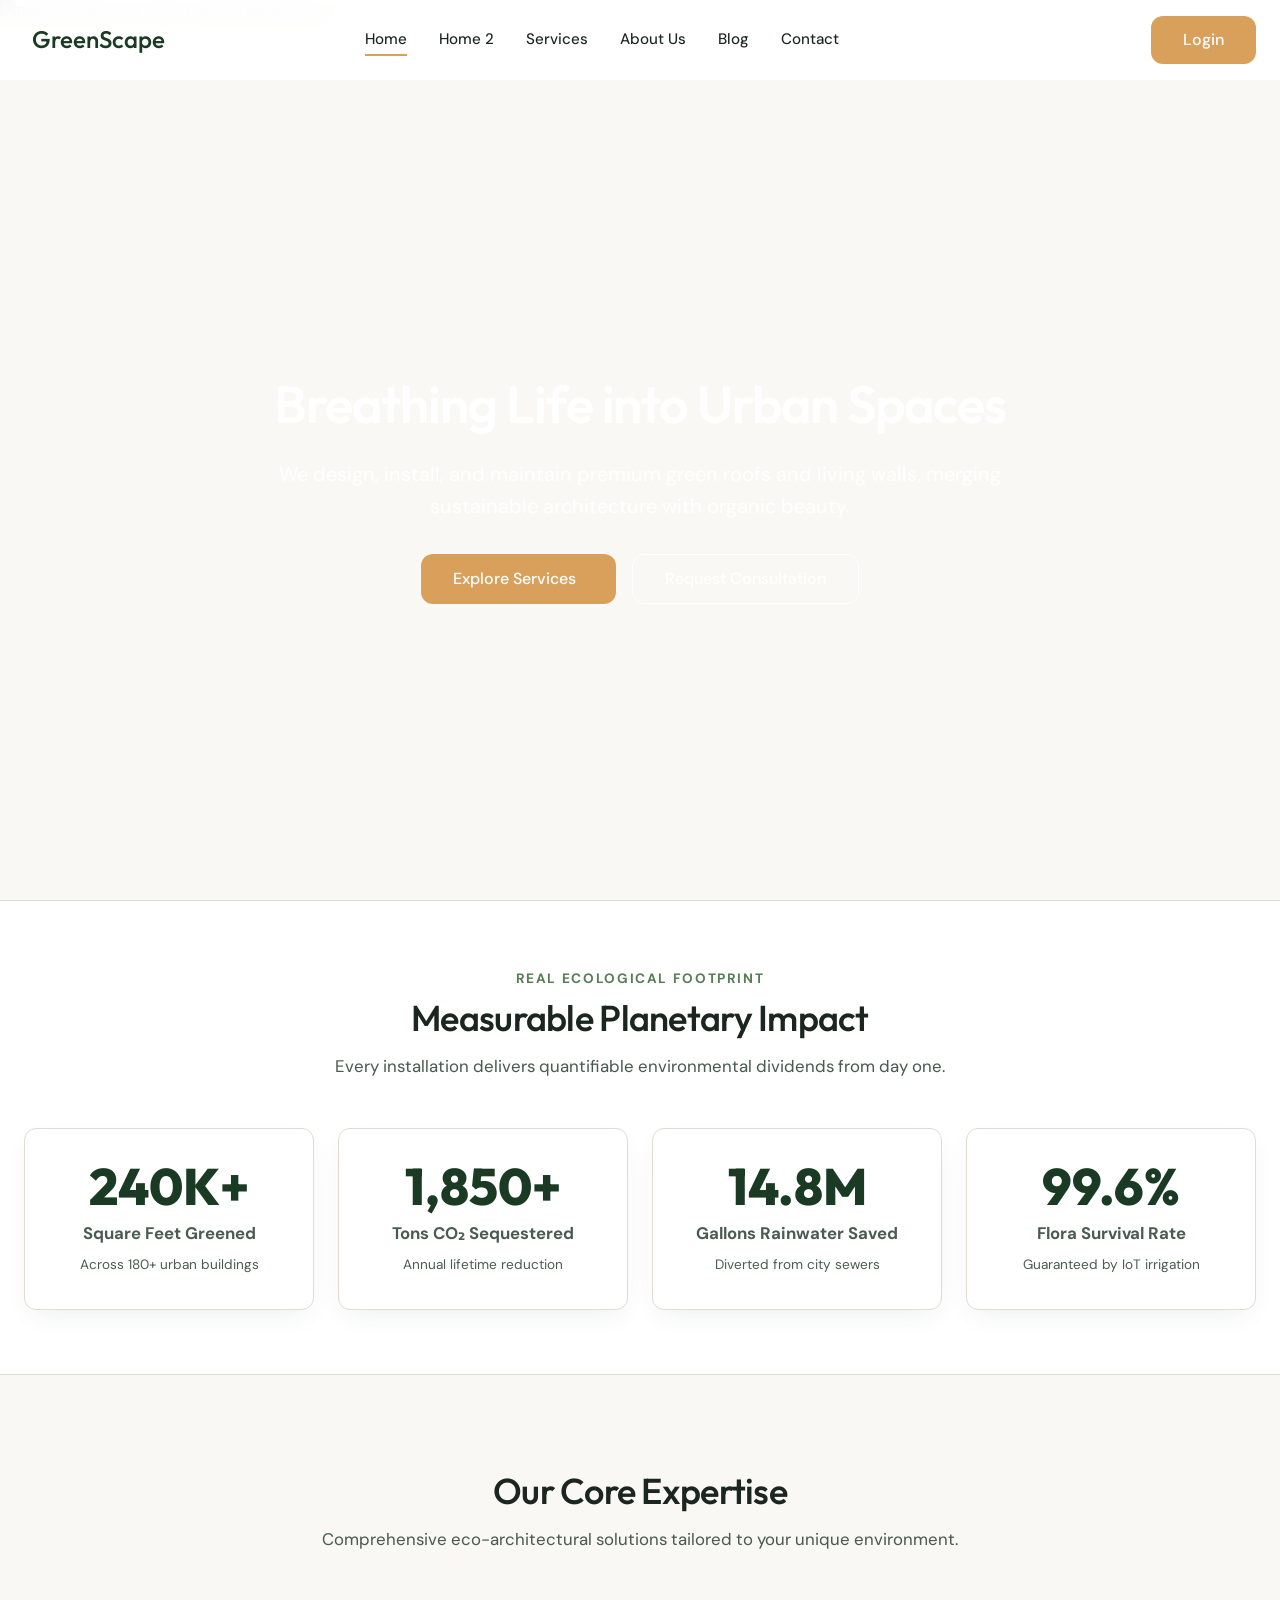
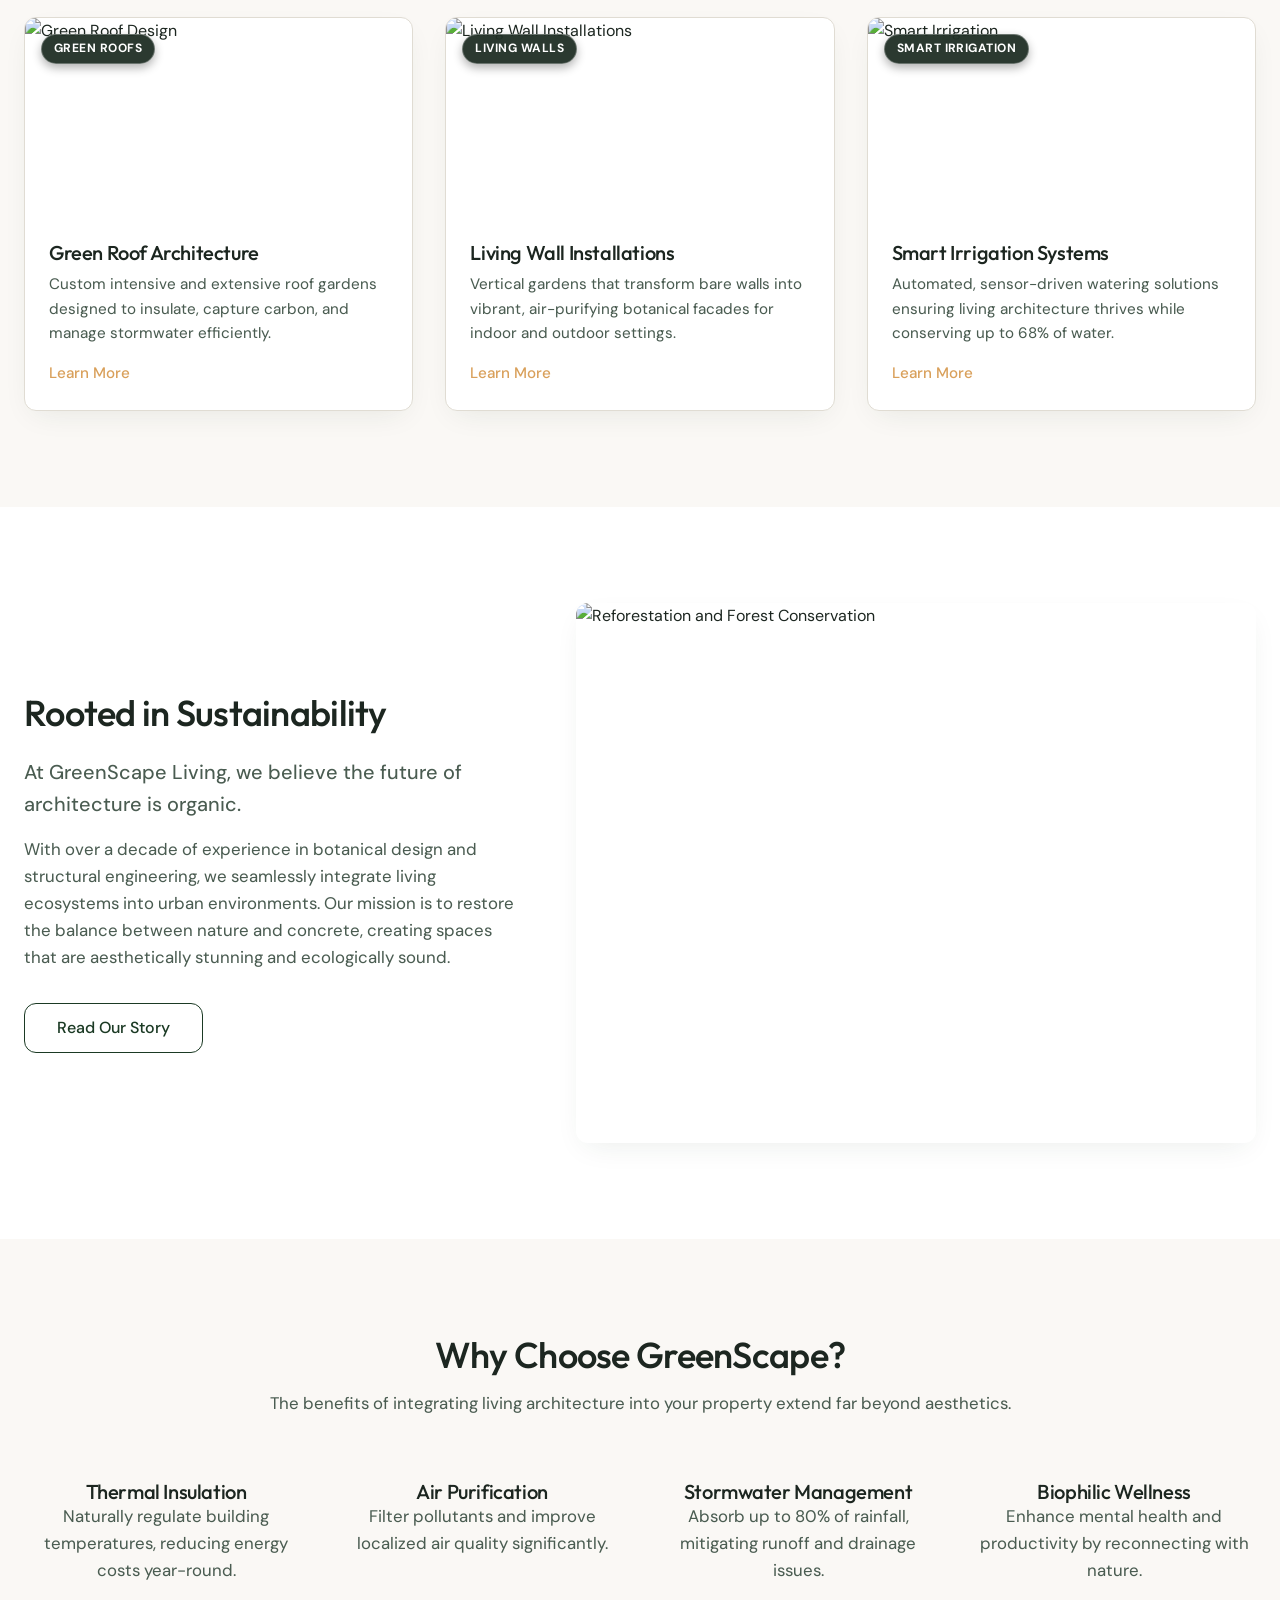
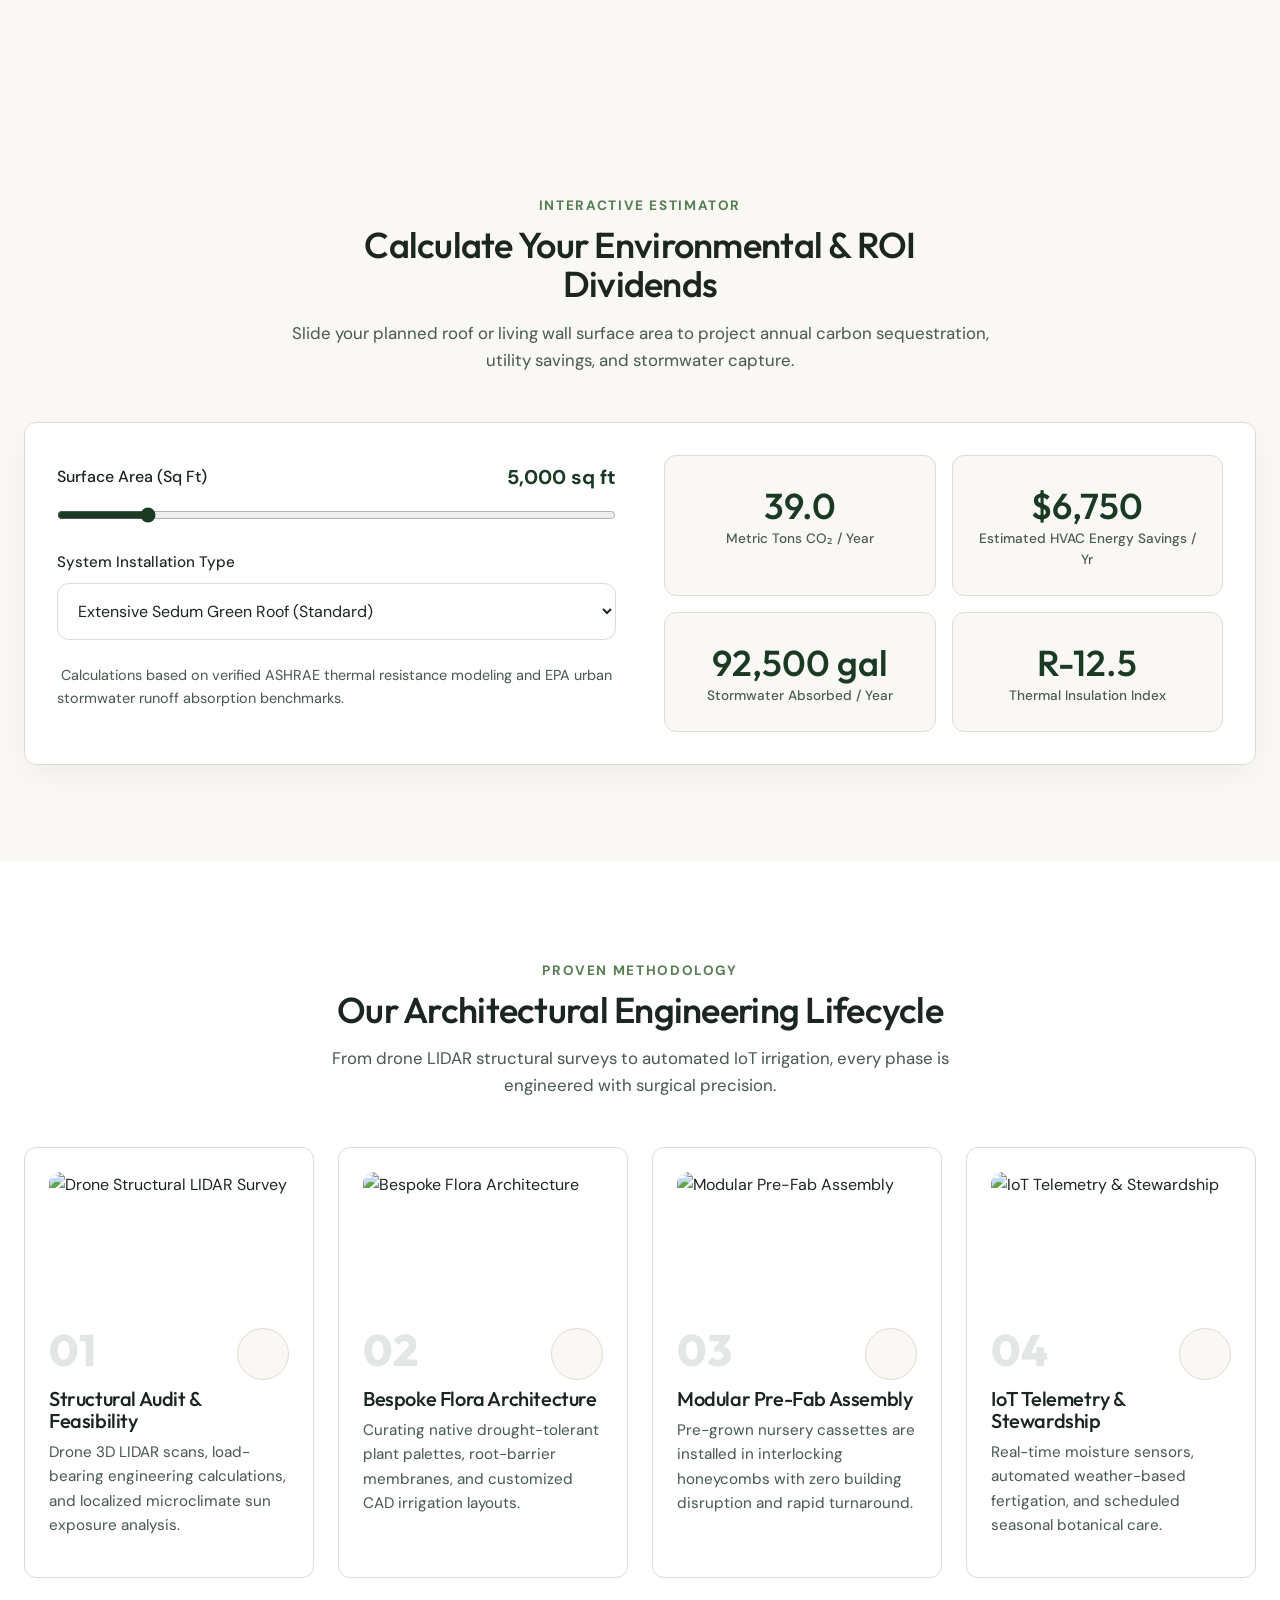
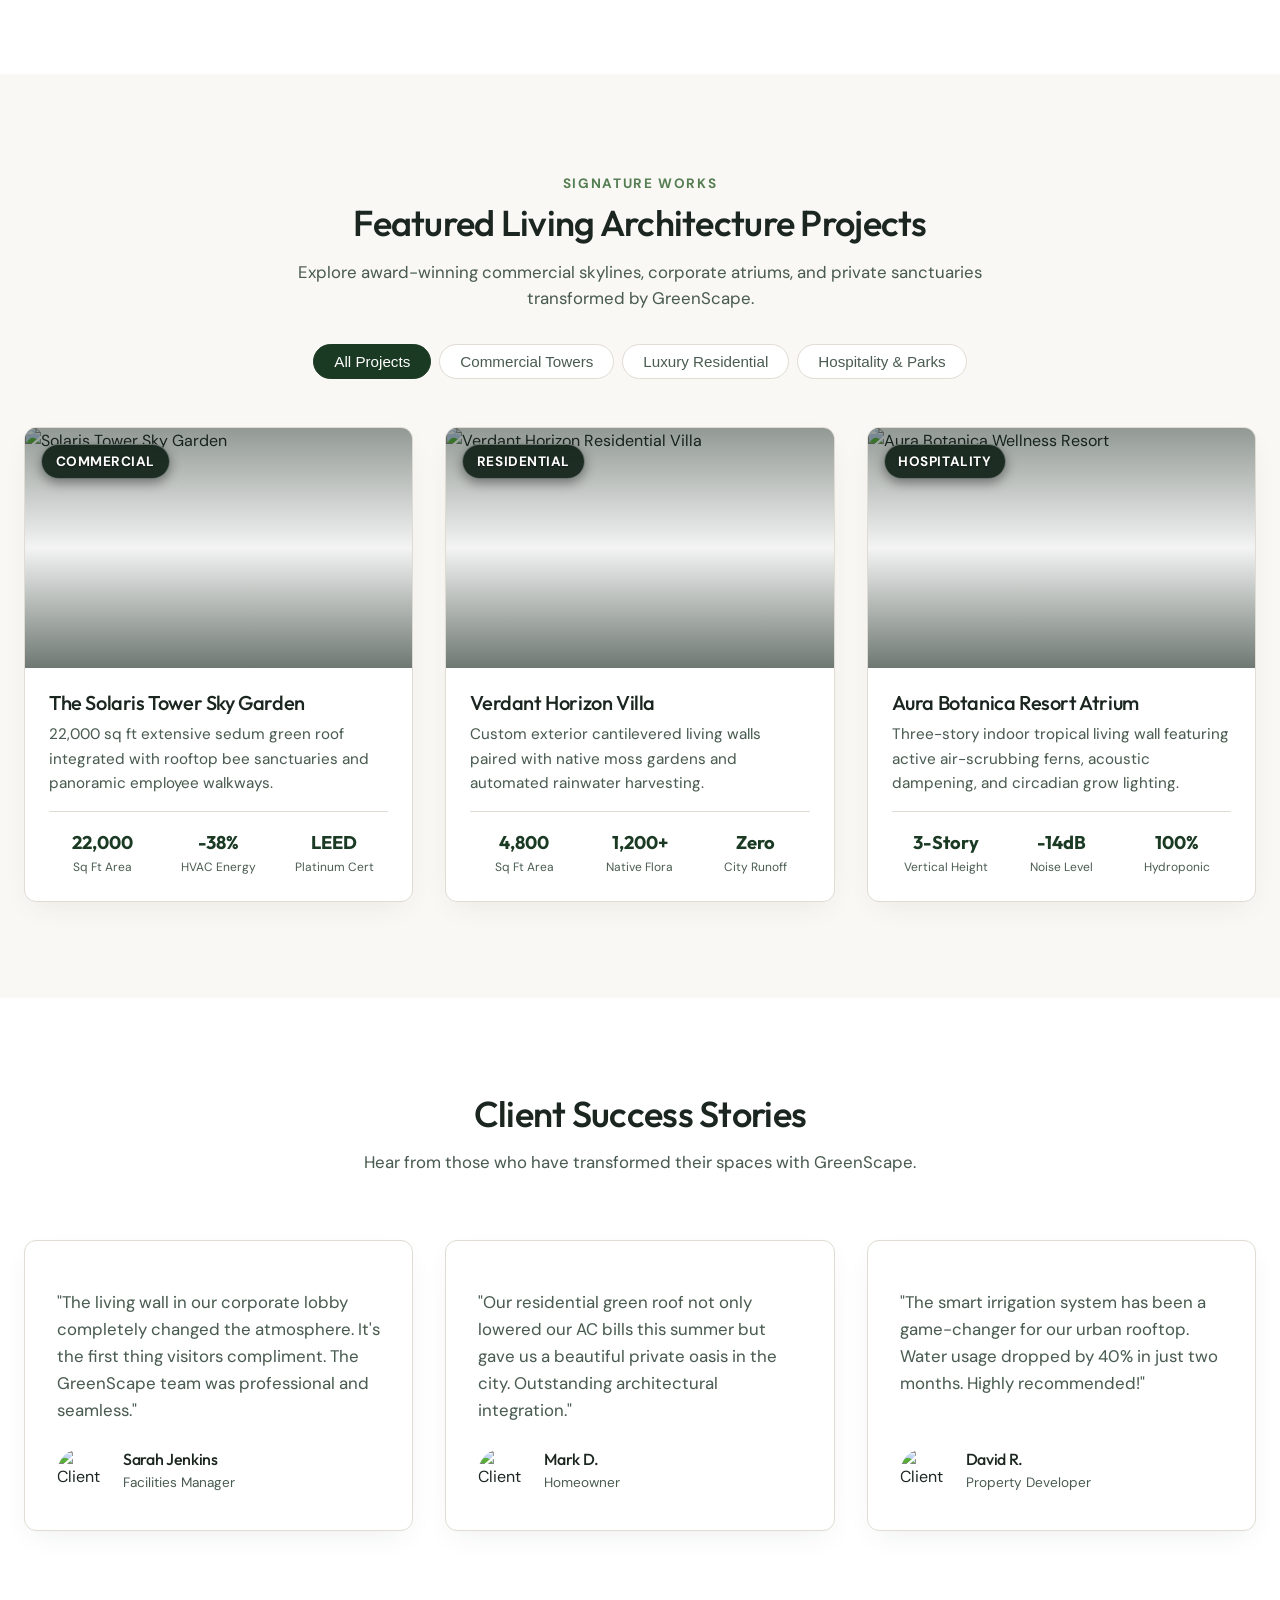
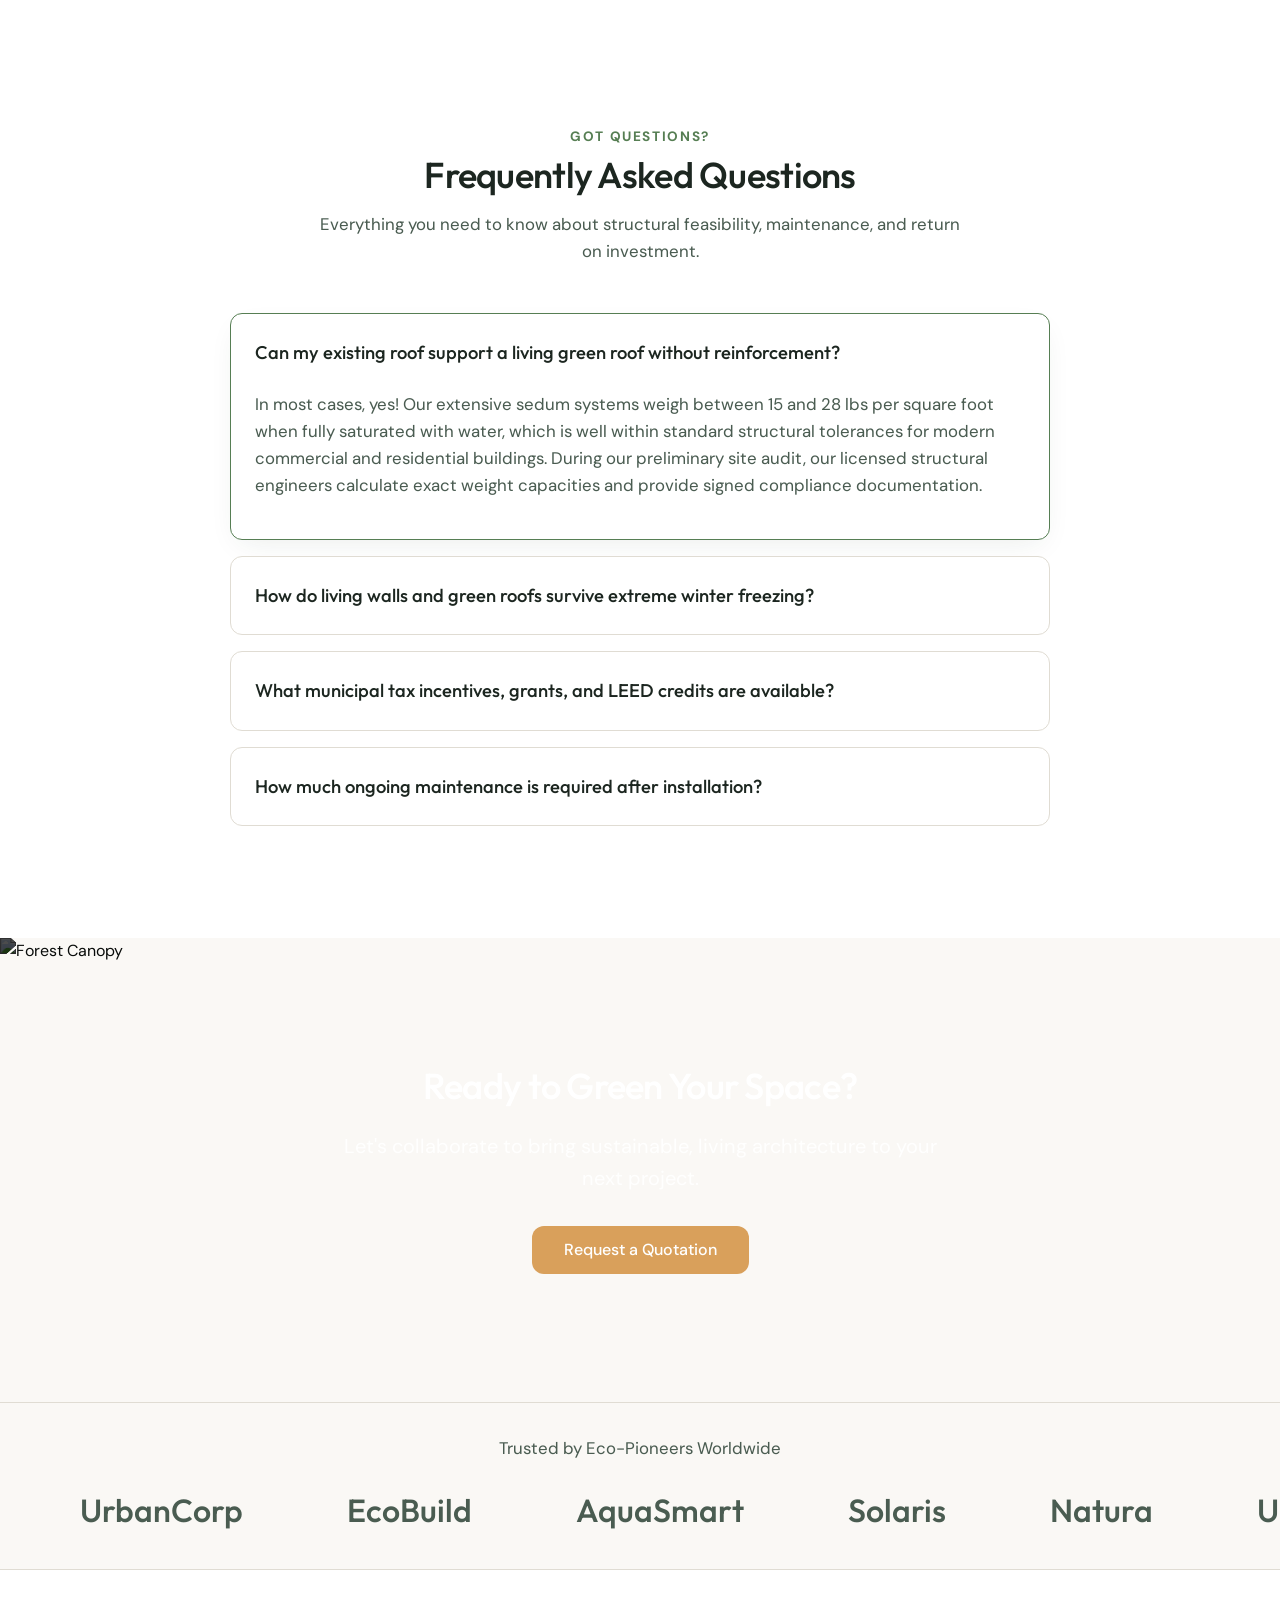
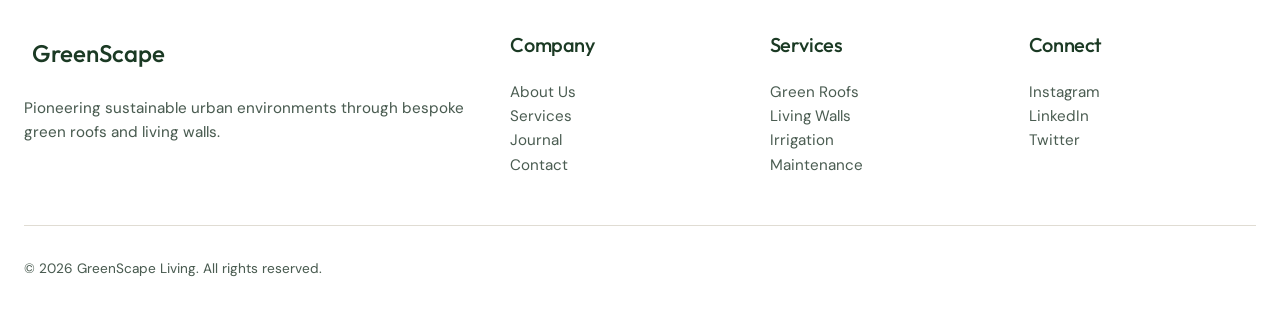
==== commit 536474bd: "Enlarge Rooted in Sustainability image size in 1024px and desktop view" ====
--- a/index.html
+++ b/index.html
@@ -15,16 +15,36 @@
   <script src="https://unpkg.com/@phosphor-icons/web"></script>
   <style>
     .about-story-img {
-      max-width: 50%;
+      width: 100%;
+      max-width: 100%;
       height: auto;
       object-fit: cover;
     }
+    @media (min-width: 769px) {
+      .about-story-container {
+        display: grid !important;
+        grid-template-columns: 1fr 1.35fr !important;
+        gap: var(--space-12) !important;
+        align-items: center !important;
+      }
+      .about-story-media {
+        width: 100% !important;
+      }
+      .about-story-img {
+        width: 100% !important;
+        max-width: 100% !important;
+        height: 540px !important;
+        min-height: 500px !important;
+        object-fit: cover !important;
+        display: block !important;
+      }
+    }
     @media (max-width: 768px) {
       .about-story-img {
-        max-width: 85%;
+        max-width: 100%;
         width: 100%;
-        max-height: 280px !important;
-        height: 280px !important;
+        max-height: 320px !important;
+        height: 320px !important;
         object-fit: cover;
         object-position: center;
       }
@@ -32,8 +52,8 @@
     @media (max-width: 480px) {
       .about-story-img {
         max-width: 100%;
-        max-height: 220px !important;
-        height: 220px !important;
+        max-height: 240px !important;
+        height: 240px !important;
       }
     }
   </style>
@@ -208,15 +228,15 @@
     <!-- About / Story Section -->
     <section class="section" style="background-color: var(--clr-surface);">
       <div class="container">
-        <div class="mobile-reverse about-story-container" style="display: grid; grid-template-columns: repeat(auto-fit, minmax(320px, 1fr)); gap: var(--space-12); align-items: center;">
+        <div class="mobile-reverse about-story-container">
           <div class="fade-up">
             <h2 style="margin-bottom: var(--space-6);">Rooted in Sustainability</h2>
             <p class="lead-text">At GreenScape Living, we believe the future of architecture is organic.</p>
             <p>With over a decade of experience in botanical design and structural engineering, we seamlessly integrate living ecosystems into urban environments. Our mission is to restore the balance between nature and concrete, creating spaces that are aesthetically stunning and ecologically sound.</p>
             <a href="about.html" class="btn btn-secondary" style="margin-top: var(--space-4);">Read Our Story</a>
           </div>
-          <div class="fade-up" style="display: flex; justify-content: center; width: 100%;">
-            <img src="https://images.unsplash.com/photo-1542601906990-b4d3fb778b09?q=80&w=1200&auto=format&fit=crop" alt="Reforestation and Forest Conservation" class="about-story-img" style="width: 100%; height: 100%; min-height: 400px; max-height: 500px; object-fit: cover; border-radius: var(--radius-main); box-shadow: var(--shadow-main); display: block;">
+          <div class="fade-up about-story-media">
+            <img src="https://images.unsplash.com/photo-1542601906990-b4d3fb778b09?q=80&w=1200&auto=format&fit=crop" alt="Reforestation and Forest Conservation" class="about-story-img">
           </div>
         </div>
       </div>
--- a/assets/css/style.css
+++ b/assets/css/style.css
@@ -2124,18 +2124,34 @@
   }
 }
 
-/* --- Home 1: Increase Story Image Width in Desktop and 1024 --- */
+/* --- Home 1: Increase Story Image Width & Height in Desktop and 1024 --- */
+.about-story-container {
+  display: grid;
+  grid-template-columns: 1fr 1fr;
+  gap: var(--space-8);
+  align-items: center;
+}
+
 @media (min-width: 769px) {
   .about-story-container {
-    grid-template-columns: 1fr 1.25fr !important;
+    grid-template-columns: 1fr 1.35fr !important;
     gap: var(--space-12) !important;
+    align-items: center !important;
+  }
+  .about-story-media {
+    width: 100% !important;
+    display: flex !important;
   }
   .about-story-img {
     width: 100% !important;
-    min-height: 460px !important;
-    max-height: 520px !important;
+    max-width: 100% !important;
+    min-height: 520px !important;
+    height: 560px !important;
+    max-height: 620px !important;
     object-fit: cover !important;
-    box-shadow: var(--shadow-main);
+    border-radius: var(--radius-main) !important;
+    box-shadow: var(--shadow-main) !important;
+    display: block !important;
   }
 }
 
@@ -2153,10 +2169,10 @@
     flex-direction: column-reverse;
   }
   .about-story-img {
-    max-width: 85% !important;
+    max-width: 100% !important;
     width: 100% !important;
-    max-height: 280px !important;
-    height: 280px !important;
+    max-height: 340px !important;
+    height: 340px !important;
     object-fit: cover !important;
     object-position: center !important;
   }
